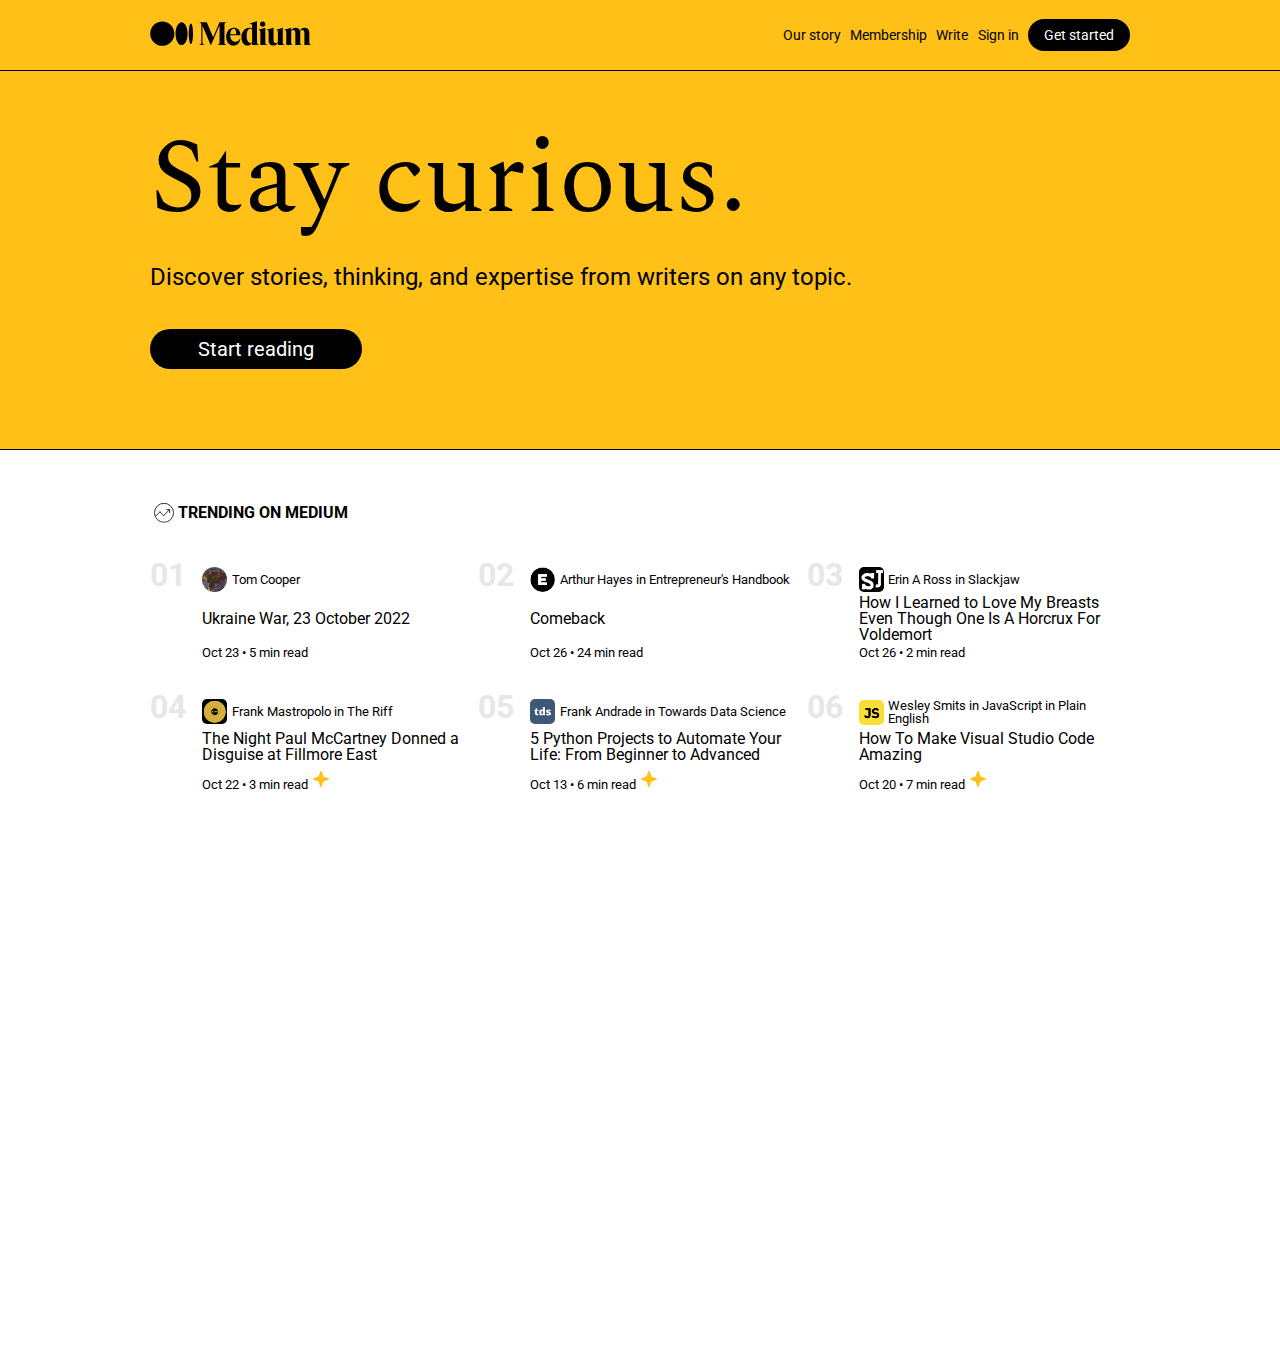
==== medium.html @ 8501fee2 "first commit" ====
<!DOCTYPE html>
<html lang="en">
  <head>
    <meta charset="UTF-8" />
    <meta name="viewport" content="width=device-width, initial-scale=1.0" />
    <link rel="stylesheet" href="./assets/css/reset.css" />
    <link rel="stylesheet" href="./assets/css/style.css" />
    <link rel="preconnect" href="https://fonts.googleapis.com" />
    <link rel="preconnect" href="https://fonts.gstatic.com" crossorigin />
    <link href="https://fonts.googleapis.com/css2?family=Roboto&family=Spectral&display=swap" rel="stylesheet" />
    <title>Medium</title>
  </head>
  <body>
    <header>
      <nav>
        <div class="logo">
          <svg
            xmlns="http://www.w3.org/2000/svg"
            xmlns:xlink="http://www.w3.org/1999/xlink"
            viewBox="0 0 3940 610"
            height="25"
          >
            <path
              d="M594.79 308.2c0 163.76-131.85 296.52-294.5 296.52S5.8 472 5.8 308.2 137.65 11.69 300.29 11.69s294.5 132.75 294.5 296.51M917.86 308.2c0 154.16-65.93 279.12-147.25 279.12s-147.25-125-147.25-279.12S689.29 29.08 770.61 29.08s147.25 125 147.25 279.12M1050 308.2c0 138.12-23.19 250.08-51.79 250.08s-51.79-112-51.79-250.08 23.19-250.08 51.8-250.08S1050 170.09 1050 308.2M1862.77 37.4l.82-.18v-6.35h-167.48l-155.51 365.5-155.51-365.5h-180.48v6.35l.81.18c30.57 6.9 46.09 17.19 46.09 54.3v434.45c0 37.11-15.58 47.4-46.15 54.3l-.81.18V587H1327v-6.35l-.81-.18c-30.57-6.9-46.09-17.19-46.09-54.3V116.9L1479.87 587h11.33l205.59-483.21V536.9c-2.62 29.31-18 38.36-45.68 44.61l-.82.19v6.3h213.3v-6.3l-.82-.19c-27.71-6.25-43.46-15.3-46.08-44.61l-.14-445.2h.14c0-37.11 15.52-47.4 46.08-54.3m97.43 287.8c3.49-78.06 31.52-134.4 78.56-135.37 14.51.24 26.68 5 36.14 14.16 20.1 19.51 29.55 60.28 28.09 121.21zm-2.11 22h250v-1.05c-.71-59.69-18-106.12-51.34-138-28.82-27.55-71.49-42.71-116.31-42.71h-1c-23.26 0-51.79 5.64-72.09 15.86-23.11 10.7-43.49 26.7-60.45 47.7-27.3 33.83-43.84 79.55-47.86 130.93-.13 1.54-.24 3.08-.35 4.62s-.18 2.92-.25 4.39a332.64 332.64 0 0 0-.36 21.69C1860.79 507 1923.65 600 2035.3 600c98 0 155.07-71.64 169.3-167.8l-7.19-2.53c-25 51.68-69.9 83-121 79.18-69.76-5.22-123.2-75.95-118.35-161.63m532.69 157.68c-8.2 19.45-25.31 30.15-48.24 30.15s-43.89-15.74-58.78-44.34c-16-30.7-24.42-74.1-24.42-125.51 0-107 33.28-176.21 84.79-176.21 21.57 0 38.55 10.7 46.65 29.37zm165.84 76.28c-30.57-7.23-46.09-18-46.09-57V5.28L2424.77 60v6.7l1.14-.09c25.62-2.07 43 1.47 53.09 10.79 7.9 7.3 11.75 18.5 11.75 34.26v71.14c-18.31-11.69-40.09-17.38-66.52-17.38-53.6 0-102.59 22.57-137.92 63.56-36.83 42.72-56.3 101.1-56.3 168.81C2230 518.72 2289.53 600 2378.13 600c51.83 0 93.53-28.4 112.62-76.3V588h166.65v-6.66zm159.29-505.33c0-37.76-28.47-66.24-66.24-66.24-37.59 0-67 29.1-67 66.24s29.44 66.24 67 66.24c37.77 0 66.24-28.48 66.24-66.24m43.84 505.33c-30.57-7.23-46.09-18-46.09-57h-.13V166.65l-166.66 47.85v6.5l1 .09c36.06 3.21 45.93 15.63 45.93 57.77V588h166.8v-6.66zm427.05 0c-30.57-7.23-46.09-18-46.09-57V166.65L3082 212.92v6.52l.94.1c29.48 3.1 38 16.23 38 58.56v226c-9.83 19.45-28.27 31-50.61 31.78-36.23 0-56.18-24.47-56.18-68.9V166.66l-166.66 47.85V221l1 .09c36.06 3.2 45.94 15.62 45.94 57.77v191.27a214.48 214.48 0 0 0 3.47 39.82l3 13.05c14.11 50.56 51.08 77 109 77 49.06 0 92.06-30.37 111-77.89v66h166.66v-6.66zM3934.2 588v-6.67l-.81-.19c-33.17-7.65-46.09-22.07-46.09-51.43v-243.2c0-75.83-42.59-121.09-113.93-121.09-52 0-95.85 30.05-112.73 76.86-13.41-49.6-52-76.86-109.06-76.86-50.12 0-89.4 26.45-106.25 71.13v-69.87l-166.66 45.89v6.54l1 .09c35.63 3.16 45.93 15.94 45.93 57V588h155.5v-6.66l-.82-.2c-26.46-6.22-35-17.56-35-46.66V255.72c7-16.35 21.11-35.72 49-35.72 34.64 0 52.2 24 52.2 71.28V588h155.54v-6.66l-.82-.2c-26.46-6.22-35-17.56-35-46.66v-248a160.45 160.45 0 0 0-2.2-27.68c7.42-17.77 22.34-38.8 51.37-38.8 35.13 0 52.2 23.31 52.2 71.28V588z"
            ></path>
          </svg>
        </div>
        <ul>
          <li>Our story</li>
          <li>Membership</li>
          <li>Write</li>
          <li>Sign in</li>
        </ul>
        <button>Get started</button>
      </nav>
    </header>
    <main>
      <section>
        <div>
          <h1>Stay curious.</h1>
          <h3>Discover stories, thinking, and expertise from writers on any topic.</h3>
          <button>Start reading</button>
        </div>
      </section>
      <div class="margin-inline">
        <div>
          <svg
            xmlns="http://www.w3.org/2000/svg"
            xmlns:xlink="http://www.w3.org/1999/xlink"
            width="28"
            height="29"
            viewBox="0 0 28 29"
            fill="none"
            class="ih y"
          >
            <path fill="#fff" d="M0 .8h28v28H0z"></path>
            <g opacity="0.8" clip-path="url(#trending_svg__clip0)">
              <path fill="#fff" d="M4 4.8h20v20H4z"></path>
              <circle cx="14" cy="14.79" r="9.5" stroke="#000"></circle>
              <path
                d="M5.46 18.36l4.47-4.48M9.97 13.87l3.67 3.66M13.67 17.53l5.1-5.09M16.62 11.6h3M19.62 11.6v3"
                stroke="#000"
                stroke-linecap="round"
              ></path>
            </g>
            <defs>
              <clipPath id="trending_svg__clip0">
                <path fill="#fff" transform="translate(4 4.8)" d="M0 0h20v20H0z"></path>
              </clipPath>
            </defs>
          </svg>
          <h4>TRENDING ON MEDIUM</h4>
        </div>
        <div class="trending">
          <div>
            <div class="big-number">
              <h2>01</h2>
            </div>
            <div class="news">
              <div class="img-text">
                <img src="./assets/imgs/image01.jpeg" alt="" class="circle" />
                <h5>Tom Cooper</h5>
              </div>
              <h4>Ukraine War, 23 October 2022</h4>
              <h5>Oct 23 &bullet; 5 min read</h5>
            </div>
          </div>
          <div>
            <div class="big-number">
              <h2>02</h2>
            </div>
            <div class="news">
              <div class="img-text">
                <img src="./assets/imgs/image02.png" alt="" class="circle" />
                <h5>Arthur Hayes in Entrepreneur's Handbook</h5>
              </div>
              <h4>Comeback</h4>
              <h5>Oct 26 &bullet; 24 min read</h5>
            </div>
          </div>
          <div>
            <div class="big-number">
              <h2>03</h2>
            </div>
            <div class="news">
              <div class="img-text">
                <img src="./assets/imgs/image03.jpeg" alt="" class="square" />
                <h5>Erin A Ross in Slackjaw</h5>
              </div>
              <h4>How I Learned to Love My Breasts Even Though One Is A Horcrux For Voldemort</h4>
              <h5>Oct 26 &bullet; 2 min read</h5>
            </div>
          </div>
          <div>
            <div class="big-number">
              <h2>04</h2>
            </div>
            <div class="news">
              <div class="img-text">
                <img src="./assets/imgs/image04.png" alt="" class="square" />
                <h5>Frank Mastropolo in The Riff</h5>
              </div>
              <h4>The Night Paul McCartney Donned a Disguise at Fillmore East</h4>

              <h5>
                Oct 22 &bullet; 3 min read
                <svg
                  xmlns="http://www.w3.org/2000/svg"
                  xmlns:xlink="http://www.w3.org/1999/xlink"
                  width="20"
                  height="20"
                  viewBox="0 0 20 20"
                  fill="none"
                >
                  <path
                    d="M12.4 12.77l-1.81 4.99a.63.63 0 0 1-1.18 0l-1.8-4.99a.63.63 0 0 0-.38-.37l-4.99-1.81a.62.62 0 0 1 0-1.18l4.99-1.8a.63.63 0 0 0 .37-.38l1.81-4.99a.63.63 0 0 1 1.18 0l1.8 4.99a.63.63 0 0 0 .38.37l4.99 1.81a.63.63 0 0 1 0 1.18l-4.99 1.8a.63.63 0 0 0-.37.38z"
                    fill="#FFC017"
                  ></path>
                </svg>
              </h5>
            </div>
          </div>
          <div>
            <div class="big-number">
              <h2>05</h2>
            </div>
            <div class="news">
              <div class="img-text">
                <img src="./assets/imgs/image05.jpeg" alt="" class="square" />
                <h5>Frank Andrade in Towards Data Science</h5>
              </div>
              <h4>5 Python Projects to Automate Your Life: From Beginner to Advanced</h4>
              <h5>
                Oct 13 &bullet; 6 min read
                <svg
                  xmlns="http://www.w3.org/2000/svg"
                  xmlns:xlink="http://www.w3.org/1999/xlink"
                  width="20"
                  height="20"
                  viewBox="0 0 20 20"
                  fill="none"
                >
                  <path
                    d="M12.4 12.77l-1.81 4.99a.63.63 0 0 1-1.18 0l-1.8-4.99a.63.63 0 0 0-.38-.37l-4.99-1.81a.62.62 0 0 1 0-1.18l4.99-1.8a.63.63 0 0 0 .37-.38l1.81-4.99a.63.63 0 0 1 1.18 0l1.8 4.99a.63.63 0 0 0 .38.37l4.99 1.81a.63.63 0 0 1 0 1.18l-4.99 1.8a.63.63 0 0 0-.37.38z"
                    fill="#FFC017"
                  ></path>
                </svg>
              </h5>
            </div>
          </div>

          <div>
            <div class="big-number">
              <h2>06</h2>
            </div>
            <div class="news">
              <div class="img-text">
                <img src="./assets/imgs/image06.png" alt="" class="square" />
                <h5>Wesley Smits in JavaScript in Plain English</h5>
              </div>
              <h4>How To Make Visual Studio Code Amazing</h4>
              <h5>
                Oct 20 &bullet; 7 min read
                <svg
                  xmlns="http://www.w3.org/2000/svg"
                  xmlns:xlink="http://www.w3.org/1999/xlink"
                  width="20"
                  height="20"
                  viewBox="0 0 20 20"
                  fill="none"
                >
                  <path
                    d="M12.4 12.77l-1.81 4.99a.63.63 0 0 1-1.18 0l-1.8-4.99a.63.63 0 0 0-.38-.37l-4.99-1.81a.62.62 0 0 1 0-1.18l4.99-1.8a.63.63 0 0 0 .37-.38l1.81-4.99a.63.63 0 0 1 1.18 0l1.8 4.99a.63.63 0 0 0 .38.37l4.99 1.81a.63.63 0 0 1 0 1.18l-4.99 1.8a.63.63 0 0 0-.37.38z"
                    fill="#FFC017"
                  ></path>
                </svg>
              </h5>
            </div>
          </div>
        </div>
      </div>
    </main>
  </body>
</html>
---- assets/css/style.css ----
body {
  font-family: "Roboto", sans-serif;
  height: 150vh;
}

header {
  background-color: #ffc017;
}

h1 {
  font-family: "Spectral", serif;
  font-size: 106px;
}

h2 {
  font-size: 32px;
}

h3 {
  font-size: 24px;
  padding-block: 2rem 2.5rem;
}

h4 {
  font-size: 16px;
}

h5 {
  font-size: 13px;
}

.logo {
  margin-right: auto;
}

nav {
  display: flex;
  justify-content: space-between;
  align-items: center;
  padding-block: 1.2rem;
  border-bottom: 1px solid black;
  padding-inline: 150px;
}

ul {
  display: flex;
  justify-content: space-evenly;
  width: 26%;
}

nav ul li {
  list-style-type: none;
  font-size: 14px;
}

nav button {
  border: 0;
  background-color: black;
  color: white;
  font-family: "Roboto", sans-serif;
  padding: 0.5rem 1rem;
  border-radius: 20px;
  font-size: 14px;
}

section {
  background-color: #ffc017;
  border-bottom: 1px solid black;
}

section div {
  padding-block: 3.5rem 5rem;
}

section div button {
  border: 0;
  background-color: black;
  color: white;
  font-family: "Roboto", sans-serif;
  padding: 0.5rem 3rem;
  border-radius: 20px;
  font-size: 20px;
}

main section {
  padding-inline: 150px;
}

.margin-inline {
  margin-inline: 150px;
}
/* TRENDING */

.margin-inline > div > h4 {
  font-weight: bold;
}

.margin-inline > div:first-child {
  display: flex;

  align-items: center;
  margin-top: 3rem;
}

.trending {
  display: flex;
  justify-content: space-between;
  align-items: center;
  /* padding-inline: 150px; */
  flex-wrap: wrap;
}
.trending > div {
  display: flex;
  height: 5rem;
  margin-top: 2rem;
  width: 33%;
  height: 100px;
}

.big-number {
  margin-right: 1rem;
}

.big-number h2 {
  color: #e6e7e6;
  font-weight: bold;
}

.news {
  display: flex;
  flex-direction: column;
  justify-content: space-between;
  margin-top: 0.5rem;
}

.img-text {
  display: flex;
  align-items: center;
}

.circle {
  width: 25px;
  border-radius: 50%;
  margin-right: 0.3rem;
}

.square {
  width: 25px;
  border-radius: 5px;
  margin-right: 0.3rem;
}
/*
.trending h4 {
  margin-bottom: 2rem;
} */
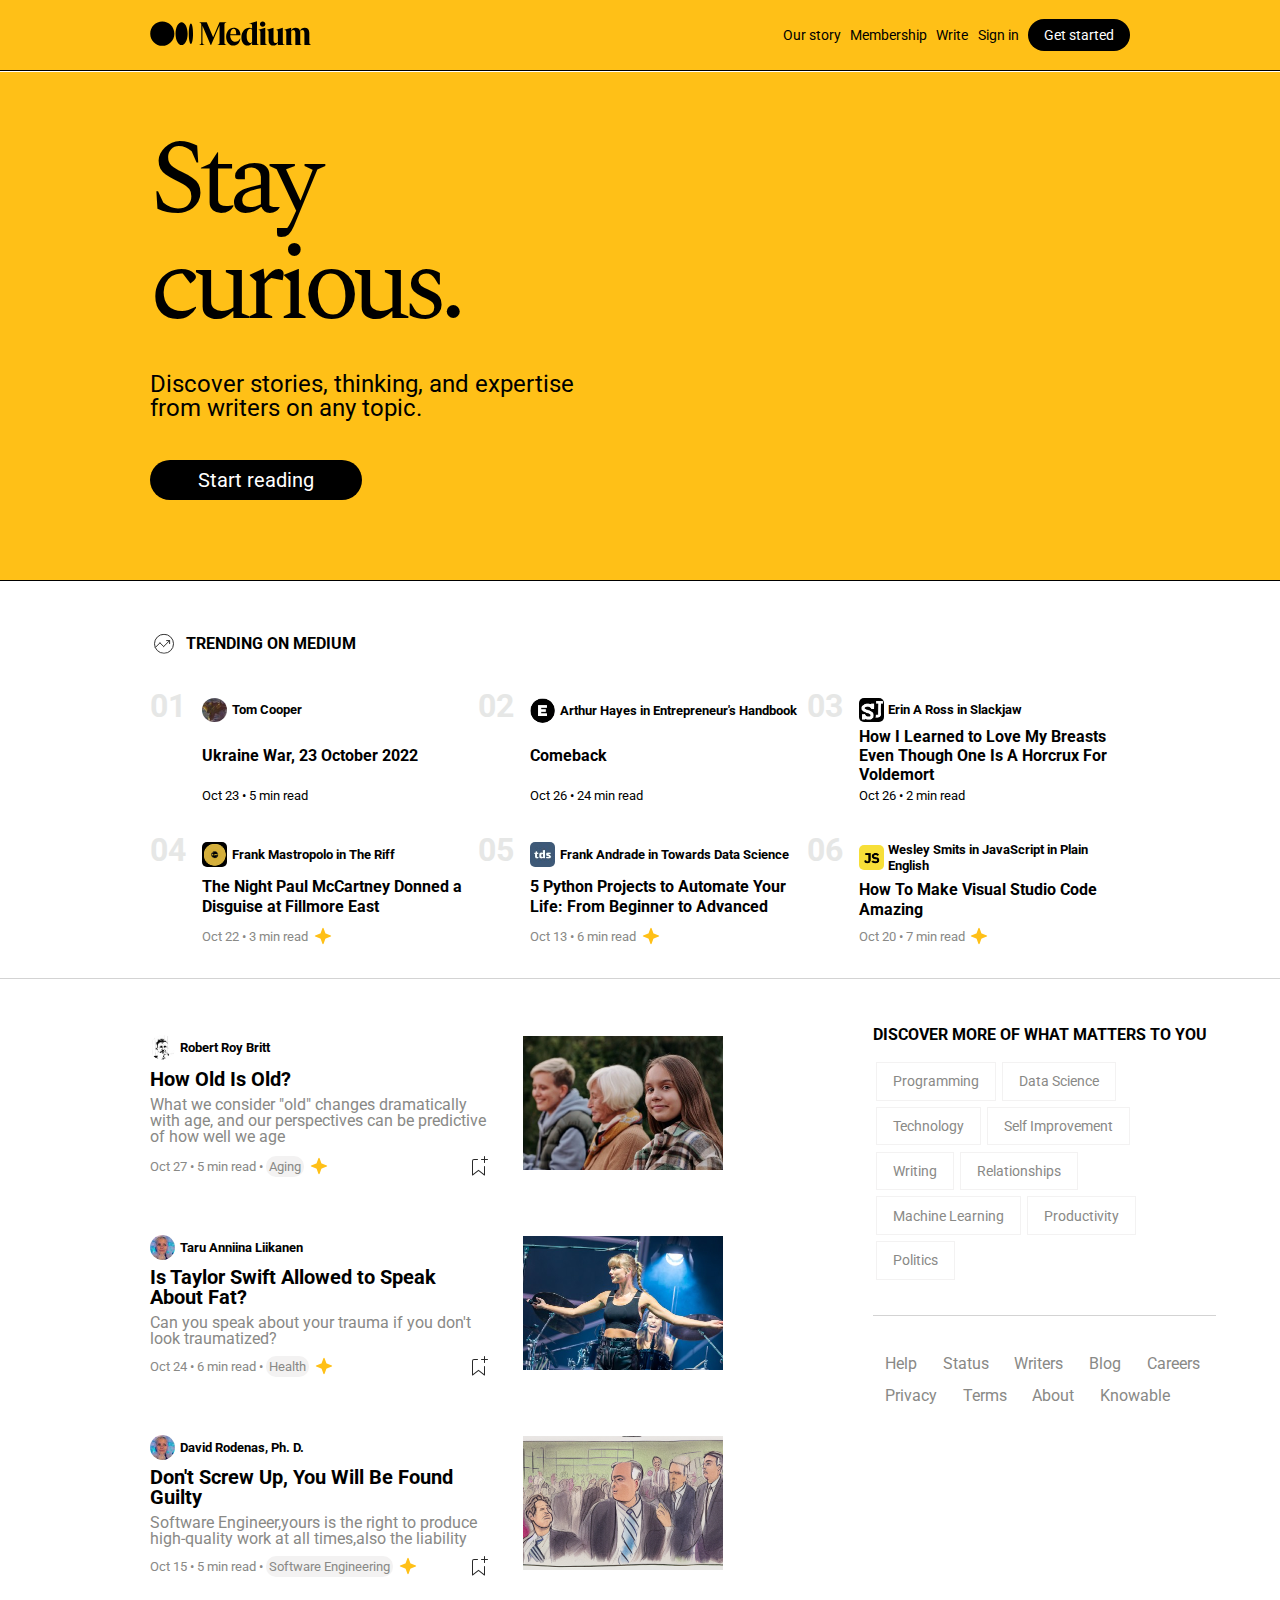
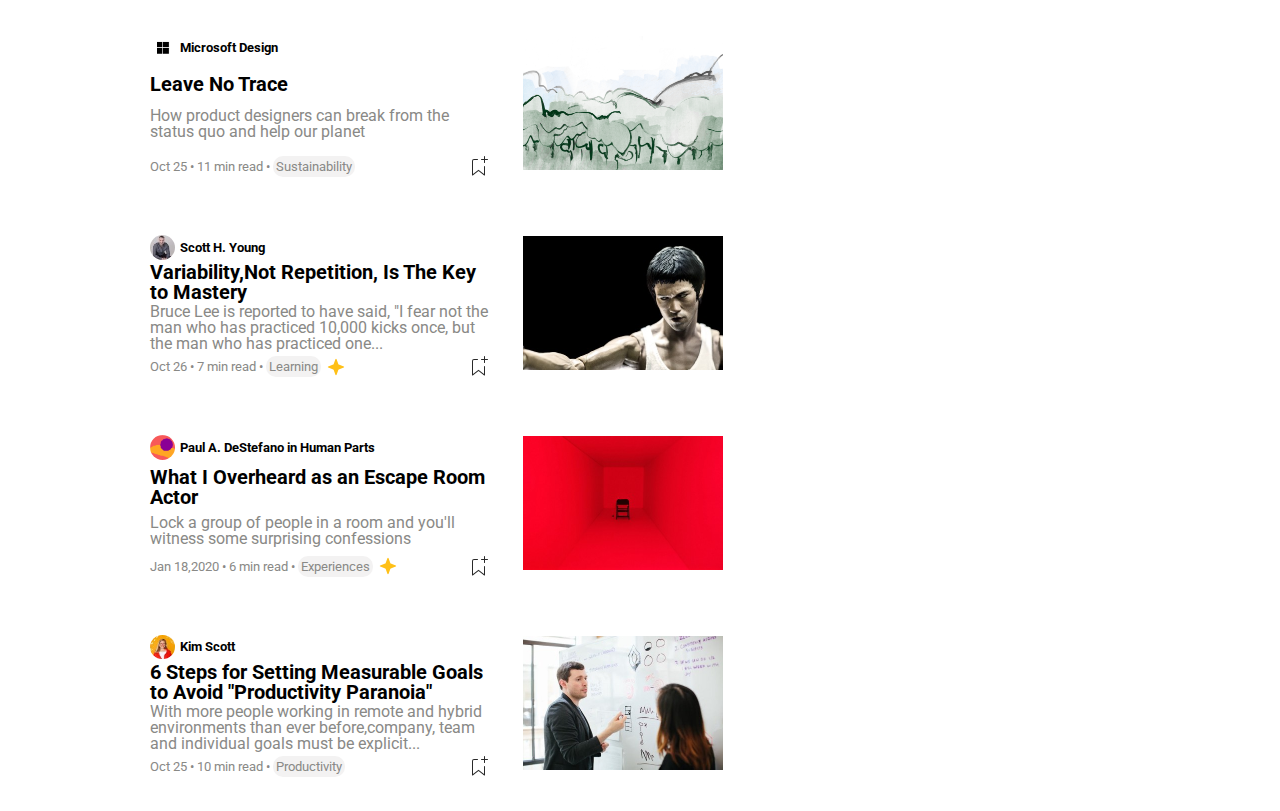
==== commit 0fa08203: "second commit" ====
--- a/medium.html
+++ b/medium.html
@@ -42,88 +42,182 @@
           <button>Start reading</button>
         </div>
       </section>
-      <div class="margin-inline">
-        <div>
-          <svg
-            xmlns="http://www.w3.org/2000/svg"
-            xmlns:xlink="http://www.w3.org/1999/xlink"
-            width="28"
-            height="29"
-            viewBox="0 0 28 29"
-            fill="none"
-            class="ih y"
-          >
-            <path fill="#fff" d="M0 .8h28v28H0z"></path>
-            <g opacity="0.8" clip-path="url(#trending_svg__clip0)">
-              <path fill="#fff" d="M4 4.8h20v20H4z"></path>
-              <circle cx="14" cy="14.79" r="9.5" stroke="#000"></circle>
-              <path
-                d="M5.46 18.36l4.47-4.48M9.97 13.87l3.67 3.66M13.67 17.53l5.1-5.09M16.62 11.6h3M19.62 11.6v3"
-                stroke="#000"
-                stroke-linecap="round"
-              ></path>
-            </g>
-            <defs>
-              <clipPath id="trending_svg__clip0">
-                <path fill="#fff" transform="translate(4 4.8)" d="M0 0h20v20H0z"></path>
-              </clipPath>
-            </defs>
-          </svg>
-          <h4>TRENDING ON MEDIUM</h4>
+      <div class="padding-inline">
+        <div class="trending-container">
+          <div>
+            <svg
+              xmlns="http://www.w3.org/2000/svg"
+              xmlns:xlink="http://www.w3.org/1999/xlink"
+              width="28"
+              height="29"
+              viewBox="0 0 28 29"
+              fill="none"
+              class="ih y"
+            >
+              <path fill="#fff" d="M0 .8h28v28H0z"></path>
+              <g opacity="0.8" clip-path="url(#trending_svg__clip0)">
+                <path fill="#fff" d="M4 4.8h20v20H4z"></path>
+                <circle cx="14" cy="14.79" r="9.5" stroke="#000"></circle>
+                <path
+                  d="M5.46 18.36l4.47-4.48M9.97 13.87l3.67 3.66M13.67 17.53l5.1-5.09M16.62 11.6h3M19.62 11.6v3"
+                  stroke="#000"
+                  stroke-linecap="round"
+                ></path>
+              </g>
+              <defs>
+                <clipPath id="trending_svg__clip0">
+                  <path fill="#fff" transform="translate(4 4.8)" d="M0 0h20v20H0z"></path>
+                </clipPath>
+              </defs>
+            </svg>
+            <h4>TRENDING ON MEDIUM</h4>
+          </div>
+          <div class="trending">
+            <div class="article">
+              <div class="big-number">
+                <h2>01</h2>
+              </div>
+              <div class="news">
+                <div class="img-text">
+                  <img src="./assets/imgs/image01.jpeg" alt="" class="circle" />
+                  <h5>Tom Cooper</h5>
+                </div>
+                <h4>Ukraine War, 23 October 2022</h4>
+                <h5>Oct 23 &bullet; 5 min read</h5>
+              </div>
+            </div>
+            <div class="article">
+              <div class="big-number">
+                <h2>02</h2>
+              </div>
+              <div class="news">
+                <div class="img-text">
+                  <img src="./assets/imgs/image02.png" alt="" class="circle" />
+                  <h5>Arthur Hayes in Entrepreneur's Handbook</h5>
+                </div>
+                <h4>Comeback</h4>
+                <h5>Oct 26 &bullet; 24 min read</h5>
+              </div>
+            </div>
+            <div class="article">
+              <div class="big-number">
+                <h2>03</h2>
+              </div>
+              <div class="news">
+                <div class="img-text">
+                  <img src="./assets/imgs/image03.jpeg" alt="" class="square" />
+                  <h5>Erin A Ross in Slackjaw</h5>
+                </div>
+                <h4>How I Learned to Love My Breasts Even Though One Is A Horcrux For Voldemort</h4>
+                <h5>Oct 26 &bullet; 2 min read</h5>
+              </div>
+            </div>
+            <div class="article">
+              <div class="big-number">
+                <h2>04</h2>
+              </div>
+              <div class="news">
+                <div class="img-text">
+                  <img src="./assets/imgs/image04.png" alt="" class="square" />
+                  <h5>Frank Mastropolo in The Riff</h5>
+                </div>
+                <h4>The Night Paul McCartney Donned a Disguise at Fillmore East</h4>
+                <div class="date">
+                  <h5>Oct 22 &bullet; 3 min read</h5>
+                  <svg
+                    xmlns="http://www.w3.org/2000/svg"
+                    xmlns:xlink="http://www.w3.org/1999/xlink"
+                    width="20"
+                    height="20"
+                    viewBox="0 0 20 20"
+                    fill="none"
+                    class="star"
+                  >
+                    <path
+                      d="M12.4 12.77l-1.81 4.99a.63.63 0 0 1-1.18 0l-1.8-4.99a.63.63 0 0 0-.38-.37l-4.99-1.81a.62.62 0 0 1 0-1.18l4.99-1.8a.63.63 0 0 0 .37-.38l1.81-4.99a.63.63 0 0 1 1.18 0l1.8 4.99a.63.63 0 0 0 .38.37l4.99 1.81a.63.63 0 0 1 0 1.18l-4.99 1.8a.63.63 0 0 0-.37.38z"
+                      fill="#FFC017"
+                    ></path>
+                  </svg>
+                </div>
+              </div>
+            </div>
+            <div class="article">
+              <div class="big-number">
+                <h2>05</h2>
+              </div>
+              <div class="news">
+                <div class="img-text">
+                  <img src="./assets/imgs/image05.jpeg" alt="" class="square" />
+                  <h5>Frank Andrade in Towards Data Science</h5>
+                </div>
+                <h4>5 Python Projects to Automate Your Life: From Beginner to Advanced</h4>
+                <div class="date">
+                  <h5>Oct 13 &bullet; 6 min read</h5>
+                  <svg
+                    xmlns="http://www.w3.org/2000/svg"
+                    xmlns:xlink="http://www.w3.org/1999/xlink"
+                    width="20"
+                    height="20"
+                    viewBox="0 0 20 20"
+                    fill="none"
+                    class="star"
+                  >
+                    <path
+                      d="M12.4 12.77l-1.81 4.99a.63.63 0 0 1-1.18 0l-1.8-4.99a.63.63 0 0 0-.38-.37l-4.99-1.81a.62.62 0 0 1 0-1.18l4.99-1.8a.63.63 0 0 0 .37-.38l1.81-4.99a.63.63 0 0 1 1.18 0l1.8 4.99a.63.63 0 0 0 .38.37l4.99 1.81a.63.63 0 0 1 0 1.18l-4.99 1.8a.63.63 0 0 0-.37.38z"
+                      fill="#FFC017"
+                    ></path>
+                  </svg>
+                </div>
+              </div>
+            </div>
+
+            <div class="article">
+              <div class="big-number">
+                <h2>06</h2>
+              </div>
+              <div class="news">
+                <div class="img-text">
+                  <img src="./assets/imgs/image06.png" alt="" class="square" />
+                  <h5>Wesley Smits in JavaScript in Plain English</h5>
+                </div>
+                <h4>How To Make Visual Studio Code Amazing</h4>
+                <div class="date">
+                  <h5>Oct 20 &bullet; 7 min read</h5>
+                  <svg
+                    xmlns="http://www.w3.org/2000/svg"
+                    xmlns:xlink="http://www.w3.org/1999/xlink"
+                    width="20"
+                    height="20"
+                    viewBox="0 0 20 20"
+                    fill="none"
+                    class="star"
+                  >
+                    <path
+                      d="M12.4 12.77l-1.81 4.99a.63.63 0 0 1-1.18 0l-1.8-4.99a.63.63 0 0 0-.38-.37l-4.99-1.81a.62.62 0 0 1 0-1.18l4.99-1.8a.63.63 0 0 0 .37-.38l1.81-4.99a.63.63 0 0 1 1.18 0l1.8 4.99a.63.63 0 0 0 .38.37l4.99 1.81a.63.63 0 0 1 0 1.18l-4.99 1.8a.63.63 0 0 0-.37.38z"
+                      fill="#FFC017"
+                    ></path>
+                  </svg>
+                </div>
+              </div>
+            </div>
+          </div>
         </div>
-        <div class="trending">
-          <div>
-            <div class="big-number">
-              <h2>01</h2>
-            </div>
-            <div class="news">
-              <div class="img-text">
-                <img src="./assets/imgs/image01.jpeg" alt="" class="circle" />
-                <h5>Tom Cooper</h5>
-              </div>
-              <h4>Ukraine War, 23 October 2022</h4>
-              <h5>Oct 23 &bullet; 5 min read</h5>
-            </div>
-          </div>
-          <div>
-            <div class="big-number">
-              <h2>02</h2>
-            </div>
-            <div class="news">
-              <div class="img-text">
-                <img src="./assets/imgs/image02.png" alt="" class="circle" />
-                <h5>Arthur Hayes in Entrepreneur's Handbook</h5>
-              </div>
-              <h4>Comeback</h4>
-              <h5>Oct 26 &bullet; 24 min read</h5>
-            </div>
-          </div>
-          <div>
-            <div class="big-number">
-              <h2>03</h2>
-            </div>
-            <div class="news">
-              <div class="img-text">
-                <img src="./assets/imgs/image03.jpeg" alt="" class="square" />
-                <h5>Erin A Ross in Slackjaw</h5>
-              </div>
-              <h4>How I Learned to Love My Breasts Even Though One Is A Horcrux For Voldemort</h4>
-              <h5>Oct 26 &bullet; 2 min read</h5>
-            </div>
-          </div>
-          <div>
-            <div class="big-number">
-              <h2>04</h2>
-            </div>
-            <div class="news">
-              <div class="img-text">
-                <img src="./assets/imgs/image04.png" alt="" class="square" />
-                <h5>Frank Mastropolo in The Riff</h5>
-              </div>
-              <h4>The Night Paul McCartney Donned a Disguise at Fillmore East</h4>
-
-              <h5>
-                Oct 22 &bullet; 3 min read
+      </div>
+      <div class="bottom-container">
+        <div class="related-container">
+          <div class="article2">
+            <div class="news">
+              <div class="img-text">
+                <img src="./assets/imgs/image07.jpeg" alt="" class="circle" />
+                <h5>Robert Roy Britt</h5>
+              </div>
+              <h3>How Old Is Old?</h3>
+              <h4>
+                What we consider "old" changes dramatically with age, and our perspectives can be predictive of how well
+                we age
+              </h4>
+              <div class="date">
+                <h5>Oct 27 &bullet; 5 min read &bullet; <span>Aging</span></h5>
                 <svg
                   xmlns="http://www.w3.org/2000/svg"
                   xmlns:xlink="http://www.w3.org/1999/xlink"
@@ -131,27 +225,41 @@
                   height="20"
                   viewBox="0 0 20 20"
                   fill="none"
+                  class="star"
                 >
                   <path
                     d="M12.4 12.77l-1.81 4.99a.63.63 0 0 1-1.18 0l-1.8-4.99a.63.63 0 0 0-.38-.37l-4.99-1.81a.62.62 0 0 1 0-1.18l4.99-1.8a.63.63 0 0 0 .37-.38l1.81-4.99a.63.63 0 0 1 1.18 0l1.8 4.99a.63.63 0 0 0 .38.37l4.99 1.81a.63.63 0 0 1 0 1.18l-4.99 1.8a.63.63 0 0 0-.37.38z"
                     fill="#FFC017"
                   ></path>
                 </svg>
-              </h5>
-            </div>
-          </div>
-          <div>
-            <div class="big-number">
-              <h2>05</h2>
-            </div>
-            <div class="news">
-              <div class="img-text">
-                <img src="./assets/imgs/image05.jpeg" alt="" class="square" />
-                <h5>Frank Andrade in Towards Data Science</h5>
-              </div>
-              <h4>5 Python Projects to Automate Your Life: From Beginner to Advanced</h4>
-              <h5>
-                Oct 13 &bullet; 6 min read
+                <svg
+                  xmlns="http://www.w3.org/2000/svg"
+                  xmlns:xlink="http://www.w3.org/1999/xlink"
+                  width="25"
+                  height="25"
+                  viewBox="0 0 25 25"
+                  fill="none"
+                  class="ma save-btn"
+                >
+                  <path
+                    d="M18 2.5a.5.5 0 0 1 1 0V5h2.5a.5.5 0 0 1 0 1H19v2.5a.5.5 0 1 1-1 0V6h-2.5a.5.5 0 0 1 0-1H18V2.5zM7 7a1 1 0 0 1 1-1h3.5a.5.5 0 0 0 0-1H8a2 2 0 0 0-2 2v14a.5.5 0 0 0 .8.4l5.7-4.4 5.7 4.4a.5.5 0 0 0 .8-.4v-8.5a.5.5 0 0 0-1 0v7.48l-5.2-4a.5.5 0 0 0-.6 0l-5.2 4V7z"
+                    fill="#292929"
+                  ></path>
+                </svg>
+              </div>
+            </div>
+            <img src="./assets/imgs/image08.jpeg" alt="" />
+          </div>
+          <div class="article2">
+            <div class="news">
+              <div class="img-text">
+                <img src="./assets/imgs/image09.jpeg" alt="" class="circle" />
+                <h5>Taru Anniina Liikanen</h5>
+              </div>
+              <h3>Is Taylor Swift Allowed to Speak About Fat?</h3>
+              <h4>Can you speak about your trauma if you don't look traumatized?</h4>
+              <div class="date">
+                <h5>Oct 24 &bullet; 6 min read &bullet; <span>Health</span></h5>
                 <svg
                   xmlns="http://www.w3.org/2000/svg"
                   xmlns:xlink="http://www.w3.org/1999/xlink"
@@ -159,28 +267,41 @@
                   height="20"
                   viewBox="0 0 20 20"
                   fill="none"
+                  class="star"
                 >
                   <path
                     d="M12.4 12.77l-1.81 4.99a.63.63 0 0 1-1.18 0l-1.8-4.99a.63.63 0 0 0-.38-.37l-4.99-1.81a.62.62 0 0 1 0-1.18l4.99-1.8a.63.63 0 0 0 .37-.38l1.81-4.99a.63.63 0 0 1 1.18 0l1.8 4.99a.63.63 0 0 0 .38.37l4.99 1.81a.63.63 0 0 1 0 1.18l-4.99 1.8a.63.63 0 0 0-.37.38z"
                     fill="#FFC017"
                   ></path>
                 </svg>
-              </h5>
-            </div>
-          </div>
-
-          <div>
-            <div class="big-number">
-              <h2>06</h2>
-            </div>
-            <div class="news">
-              <div class="img-text">
-                <img src="./assets/imgs/image06.png" alt="" class="square" />
-                <h5>Wesley Smits in JavaScript in Plain English</h5>
-              </div>
-              <h4>How To Make Visual Studio Code Amazing</h4>
-              <h5>
-                Oct 20 &bullet; 7 min read
+                <svg
+                  xmlns="http://www.w3.org/2000/svg"
+                  xmlns:xlink="http://www.w3.org/1999/xlink"
+                  width="25"
+                  height="25"
+                  viewBox="0 0 25 25"
+                  fill="none"
+                  class="ma save-btn"
+                >
+                  <path
+                    d="M18 2.5a.5.5 0 0 1 1 0V5h2.5a.5.5 0 0 1 0 1H19v2.5a.5.5 0 1 1-1 0V6h-2.5a.5.5 0 0 1 0-1H18V2.5zM7 7a1 1 0 0 1 1-1h3.5a.5.5 0 0 0 0-1H8a2 2 0 0 0-2 2v14a.5.5 0 0 0 .8.4l5.7-4.4 5.7 4.4a.5.5 0 0 0 .8-.4v-8.5a.5.5 0 0 0-1 0v7.48l-5.2-4a.5.5 0 0 0-.6 0l-5.2 4V7z"
+                    fill="#292929"
+                  ></path>
+                </svg>
+              </div>
+            </div>
+            <img src="./assets/imgs/image10.jpeg" alt="" />
+          </div>
+          <div class="article2">
+            <div class="news">
+              <div class="img-text">
+                <img src="./assets/imgs/image09.jpeg" alt="" class="circle" />
+                <h5>David Rodenas, Ph. D.</h5>
+              </div>
+              <h3>Don't Screw Up, You Will Be Found Guilty</h3>
+              <h4>Software Engineer,yours is the right to produce high-quality work at all times,also the liability</h4>
+              <div class="date">
+                <h5>Oct 15 &bullet; 5 min read &bullet; <span>Software Engineering</span></h5>
                 <svg
                   xmlns="http://www.w3.org/2000/svg"
                   xmlns:xlink="http://www.w3.org/1999/xlink"
@@ -188,14 +309,203 @@
                   height="20"
                   viewBox="0 0 20 20"
                   fill="none"
+                  class="star"
                 >
                   <path
                     d="M12.4 12.77l-1.81 4.99a.63.63 0 0 1-1.18 0l-1.8-4.99a.63.63 0 0 0-.38-.37l-4.99-1.81a.62.62 0 0 1 0-1.18l4.99-1.8a.63.63 0 0 0 .37-.38l1.81-4.99a.63.63 0 0 1 1.18 0l1.8 4.99a.63.63 0 0 0 .38.37l4.99 1.81a.63.63 0 0 1 0 1.18l-4.99 1.8a.63.63 0 0 0-.37.38z"
                     fill="#FFC017"
                   ></path>
                 </svg>
-              </h5>
-            </div>
+                <svg
+                  xmlns="http://www.w3.org/2000/svg"
+                  xmlns:xlink="http://www.w3.org/1999/xlink"
+                  width="25"
+                  height="25"
+                  viewBox="0 0 25 25"
+                  fill="none"
+                  class="ma save-btn"
+                >
+                  <path
+                    d="M18 2.5a.5.5 0 0 1 1 0V5h2.5a.5.5 0 0 1 0 1H19v2.5a.5.5 0 1 1-1 0V6h-2.5a.5.5 0 0 1 0-1H18V2.5zM7 7a1 1 0 0 1 1-1h3.5a.5.5 0 0 0 0-1H8a2 2 0 0 0-2 2v14a.5.5 0 0 0 .8.4l5.7-4.4 5.7 4.4a.5.5 0 0 0 .8-.4v-8.5a.5.5 0 0 0-1 0v7.48l-5.2-4a.5.5 0 0 0-.6 0l-5.2 4V7z"
+                    fill="#292929"
+                  ></path>
+                </svg>
+              </div>
+            </div>
+            <img src="./assets/imgs/image12.png" alt="" />
+          </div>
+          <div class="article2">
+            <div class="news">
+              <div class="img-text">
+                <img src="./assets/imgs/image13.png" alt="" class="circle" />
+                <h5>Microsoft Design</h5>
+              </div>
+              <h3>Leave No Trace</h3>
+              <h4>How product designers can break from the status quo and help our planet</h4>
+              <div class="date">
+                <h5>Oct 25 &bullet; 11 min read &bullet; <span>Sustainability</span></h5>
+
+                <svg
+                  xmlns="http://www.w3.org/2000/svg"
+                  xmlns:xlink="http://www.w3.org/1999/xlink"
+                  width="25"
+                  height="25"
+                  viewBox="0 0 25 25"
+                  fill="none"
+                  class="ma save-btn"
+                >
+                  <path
+                    d="M18 2.5a.5.5 0 0 1 1 0V5h2.5a.5.5 0 0 1 0 1H19v2.5a.5.5 0 1 1-1 0V6h-2.5a.5.5 0 0 1 0-1H18V2.5zM7 7a1 1 0 0 1 1-1h3.5a.5.5 0 0 0 0-1H8a2 2 0 0 0-2 2v14a.5.5 0 0 0 .8.4l5.7-4.4 5.7 4.4a.5.5 0 0 0 .8-.4v-8.5a.5.5 0 0 0-1 0v7.48l-5.2-4a.5.5 0 0 0-.6 0l-5.2 4V7z"
+                    fill="#292929"
+                  ></path>
+                </svg>
+              </div>
+            </div>
+            <img src="./assets/imgs/image14.png" alt="" />
+          </div>
+          <div class="article2">
+            <div class="news">
+              <div class="img-text">
+                <img src="./assets/imgs/image15.jpeg" alt="" class="circle" />
+                <h5>Scott H. Young</h5>
+              </div>
+              <h3>Variability,Not Repetition, Is The Key to Mastery</h3>
+              <h4>
+                Bruce Lee is reported to have said, "I fear not the man who has practiced 10,000 kicks once, but the man
+                who has practiced one...
+              </h4>
+              <div class="date">
+                <h5>Oct 26 &bullet; 7 min read &bullet; <span>Learning</span></h5>
+                <svg
+                  xmlns="http://www.w3.org/2000/svg"
+                  xmlns:xlink="http://www.w3.org/1999/xlink"
+                  width="20"
+                  height="20"
+                  viewBox="0 0 20 20"
+                  fill="none"
+                  class="star"
+                >
+                  <path
+                    d="M12.4 12.77l-1.81 4.99a.63.63 0 0 1-1.18 0l-1.8-4.99a.63.63 0 0 0-.38-.37l-4.99-1.81a.62.62 0 0 1 0-1.18l4.99-1.8a.63.63 0 0 0 .37-.38l1.81-4.99a.63.63 0 0 1 1.18 0l1.8 4.99a.63.63 0 0 0 .38.37l4.99 1.81a.63.63 0 0 1 0 1.18l-4.99 1.8a.63.63 0 0 0-.37.38z"
+                    fill="#FFC017"
+                  ></path>
+                </svg>
+                <svg
+                  xmlns="http://www.w3.org/2000/svg"
+                  xmlns:xlink="http://www.w3.org/1999/xlink"
+                  width="25"
+                  height="25"
+                  viewBox="0 0 25 25"
+                  fill="none"
+                  class="ma save-btn"
+                >
+                  <path
+                    d="M18 2.5a.5.5 0 0 1 1 0V5h2.5a.5.5 0 0 1 0 1H19v2.5a.5.5 0 1 1-1 0V6h-2.5a.5.5 0 0 1 0-1H18V2.5zM7 7a1 1 0 0 1 1-1h3.5a.5.5 0 0 0 0-1H8a2 2 0 0 0-2 2v14a.5.5 0 0 0 .8.4l5.7-4.4 5.7 4.4a.5.5 0 0 0 .8-.4v-8.5a.5.5 0 0 0-1 0v7.48l-5.2-4a.5.5 0 0 0-.6 0l-5.2 4V7z"
+                    fill="#292929"
+                  ></path>
+                </svg>
+              </div>
+            </div>
+            <img src="./assets/imgs/image16.jpg" alt="" />
+          </div>
+          <div class="article2">
+            <div class="news">
+              <div class="img-text">
+                <img src="./assets/imgs/image17.png" alt="" class="circle" />
+                <h5>Paul A. DeStefano in Human Parts</h5>
+              </div>
+              <h3>What I Overheard as an Escape Room Actor</h3>
+              <h4>Lock a group of people in a room and you'll witness some surprising confessions</h4>
+              <div class="date">
+                <h5>Jan 18,2020 &bullet; 6 min read &bullet; <span>Experiences</span></h5>
+                <svg
+                  xmlns="http://www.w3.org/2000/svg"
+                  xmlns:xlink="http://www.w3.org/1999/xlink"
+                  width="20"
+                  height="20"
+                  viewBox="0 0 20 20"
+                  fill="none"
+                  class="star"
+                >
+                  <path
+                    d="M12.4 12.77l-1.81 4.99a.63.63 0 0 1-1.18 0l-1.8-4.99a.63.63 0 0 0-.38-.37l-4.99-1.81a.62.62 0 0 1 0-1.18l4.99-1.8a.63.63 0 0 0 .37-.38l1.81-4.99a.63.63 0 0 1 1.18 0l1.8 4.99a.63.63 0 0 0 .38.37l4.99 1.81a.63.63 0 0 1 0 1.18l-4.99 1.8a.63.63 0 0 0-.37.38z"
+                    fill="#FFC017"
+                  ></path>
+                </svg>
+                <svg
+                  xmlns="http://www.w3.org/2000/svg"
+                  xmlns:xlink="http://www.w3.org/1999/xlink"
+                  width="25"
+                  height="25"
+                  viewBox="0 0 25 25"
+                  fill="none"
+                  class="ma save-btn"
+                >
+                  <path
+                    d="M18 2.5a.5.5 0 0 1 1 0V5h2.5a.5.5 0 0 1 0 1H19v2.5a.5.5 0 1 1-1 0V6h-2.5a.5.5 0 0 1 0-1H18V2.5zM7 7a1 1 0 0 1 1-1h3.5a.5.5 0 0 0 0-1H8a2 2 0 0 0-2 2v14a.5.5 0 0 0 .8.4l5.7-4.4 5.7 4.4a.5.5 0 0 0 .8-.4v-8.5a.5.5 0 0 0-1 0v7.48l-5.2-4a.5.5 0 0 0-.6 0l-5.2 4V7z"
+                    fill="#292929"
+                  ></path>
+                </svg>
+              </div>
+            </div>
+            <img src="./assets/imgs/image18.jpeg" alt="" />
+          </div>
+          <div class="article2">
+            <div class="news">
+              <div class="img-text">
+                <img src="./assets/imgs/image19.jpeg" alt="" class="circle" />
+                <h5>Kim Scott</h5>
+              </div>
+              <h3>6 Steps for Setting Measurable Goals to Avoid "Productivity Paranoia"</h3>
+              <h4>
+                With more people working in remote and hybrid environments than ever before,company, team and individual
+                goals must be explicit...
+              </h4>
+              <div class="date">
+                <h5>Oct 25 &bullet; 10 min read &bullet; <span>Productivity</span></h5>
+
+                <svg
+                  xmlns="http://www.w3.org/2000/svg"
+                  xmlns:xlink="http://www.w3.org/1999/xlink"
+                  width="25"
+                  height="25"
+                  viewBox="0 0 25 25"
+                  fill="none"
+                  class="ma save-btn"
+                >
+                  <path
+                    d="M18 2.5a.5.5 0 0 1 1 0V5h2.5a.5.5 0 0 1 0 1H19v2.5a.5.5 0 1 1-1 0V6h-2.5a.5.5 0 0 1 0-1H18V2.5zM7 7a1 1 0 0 1 1-1h3.5a.5.5 0 0 0 0-1H8a2 2 0 0 0-2 2v14a.5.5 0 0 0 .8.4l5.7-4.4 5.7 4.4a.5.5 0 0 0 .8-.4v-8.5a.5.5 0 0 0-1 0v7.48l-5.2-4a.5.5 0 0 0-.6 0l-5.2 4V7z"
+                    fill="#292929"
+                  ></path>
+                </svg>
+              </div>
+            </div>
+            <img src="./assets/imgs/image20.jpg" alt="" />
+          </div>
+        </div>
+        <div class="discover">
+          <h4>DISCOVER MORE OF WHAT MATTERS TO YOU</h4>
+          <div class="topics">
+            <div>Programming</div>
+            <div>Data Science</div>
+            <div>Technology</div>
+            <div>Self Improvement</div>
+            <div>Writing</div>
+            <div>Relationships</div>
+            <div>Machine Learning</div>
+            <div>Productivity</div>
+            <div>Politics</div>
+          </div>
+          <div class="footer">
+            <div>Help</div>
+            <div>Status</div>
+            <div>Writers</div>
+            <div>Blog</div>
+            <div>Careers</div>
+            <div>Privacy</div>
+            <div>Terms</div>
+            <div>About</div>
+            <div>Knowable</div>
           </div>
         </div>
       </div>
--- a/assets/css/style.css
+++ b/assets/css/style.css
@@ -1,10 +1,13 @@
 body {
   font-family: "Roboto", sans-serif;
-  height: 150vh;
 }
 
 header {
   background-color: #ffc017;
+  position: fixed;
+  left: 0;
+  right: 0;
+  top: 0;
 }
 
 h1 {
@@ -51,6 +54,7 @@
 nav ul li {
   list-style-type: none;
   font-size: 14px;
+  cursor: pointer;
 }
 
 nav button {
@@ -61,6 +65,7 @@
   padding: 0.5rem 1rem;
   border-radius: 20px;
   font-size: 14px;
+  cursor: pointer;
 }
 
 section {
@@ -70,6 +75,12 @@
 
 section div {
   padding-block: 3.5rem 5rem;
+  width: 45%;
+  margin-top: 4.5rem;
+}
+
+section div h1 {
+  letter-spacing: -8px;
 }
 
 section div button {
@@ -80,41 +91,53 @@
   padding: 0.5rem 3rem;
   border-radius: 20px;
   font-size: 20px;
+  cursor: pointer;
 }
 
 main section {
   padding-inline: 150px;
 }
 
-.margin-inline {
-  margin-inline: 150px;
-}
+.padding-inline {
+  padding-inline: 150px;
+  border-bottom: 1px solid lightgray;
+  padding-bottom: 2rem;
+}
+
 /* TRENDING */
 
-.margin-inline > div > h4 {
-  font-weight: bold;
-}
-
-.margin-inline > div:first-child {
-  display: flex;
-
+.trending-container > div > h4 {
+  font-weight: bold;
+}
+
+.trending-container > div:first-child {
+  display: flex;
   align-items: center;
   margin-top: 3rem;
 }
 
+.trending-container > div:first-child > h4 {
+  margin-left: 0.5rem;
+}
+
 .trending {
   display: flex;
   justify-content: space-between;
   align-items: center;
-  /* padding-inline: 150px; */
   flex-wrap: wrap;
 }
-.trending > div {
-  display: flex;
-  height: 5rem;
+
+.trending h4,
+.img-text h5 {
+  font-weight: bold;
+  line-height: 1.2;
+}
+
+.article {
+  display: flex;
   margin-top: 2rem;
   width: 33%;
-  height: 100px;
+  height: 7rem;
 }
 
 .big-number {
@@ -131,6 +154,16 @@
   flex-direction: column;
   justify-content: space-between;
   margin-top: 0.5rem;
+}
+
+.date {
+  display: flex;
+  align-items: center;
+  color: #898986;
+}
+
+.star {
+  margin-left: 0.3rem;
 }
 
 .img-text {
@@ -149,7 +182,93 @@
   border-radius: 5px;
   margin-right: 0.3rem;
 }
-/*
-.trending h4 {
-  margin-bottom: 2rem;
-} */
+
+/* RELATED */
+
+.related-container {
+  padding-inline: 150px;
+  width: 50%;
+}
+
+.article2 {
+  display: flex;
+  align-items: center;
+  margin-top: 3rem;
+  justify-content: space-between;
+}
+
+.article2 img:nth-child(2) {
+  margin-left: 2rem;
+  width: 200px;
+}
+
+.article2 h4 {
+  color: #898986;
+}
+
+.related-container .news {
+  height: 9rem;
+}
+
+.related-container h3 {
+  font-size: 20px;
+  font-weight: bold;
+  padding: 0;
+}
+
+.related-container span {
+  background-color: rgb(243, 242, 242);
+  padding: 0.2rem;
+  border-radius: 10px;
+}
+
+.save-btn {
+  margin-left: auto;
+}
+
+.article2:last-child {
+  padding-bottom: 2rem;
+}
+
+.bottom-container {
+  display: flex;
+  width: 95%;
+}
+
+.discover {
+  width: 30%;
+  padding-bottom: 2rem;
+  height: 100%;
+}
+
+.discover h4 {
+  margin-block: 3rem 1rem;
+  font-weight: bold;
+}
+
+.topics {
+  display: flex;
+  flex-wrap: wrap;
+}
+
+.topics > div {
+  color: #898986;
+  padding: 0.7rem 1rem;
+  border: 1px solid rgb(243, 242, 242);
+  font-size: 14px;
+  margin: 0.2rem;
+}
+
+.footer {
+  display: flex;
+  color: #898986;
+  flex-wrap: wrap;
+  border-top: 1px solid lightgray;
+  margin-top: 2rem;
+  padding-top: 2rem;
+}
+
+.footer > div {
+  margin: 0.5rem 0.8rem;
+  cursor: pointer;
+}
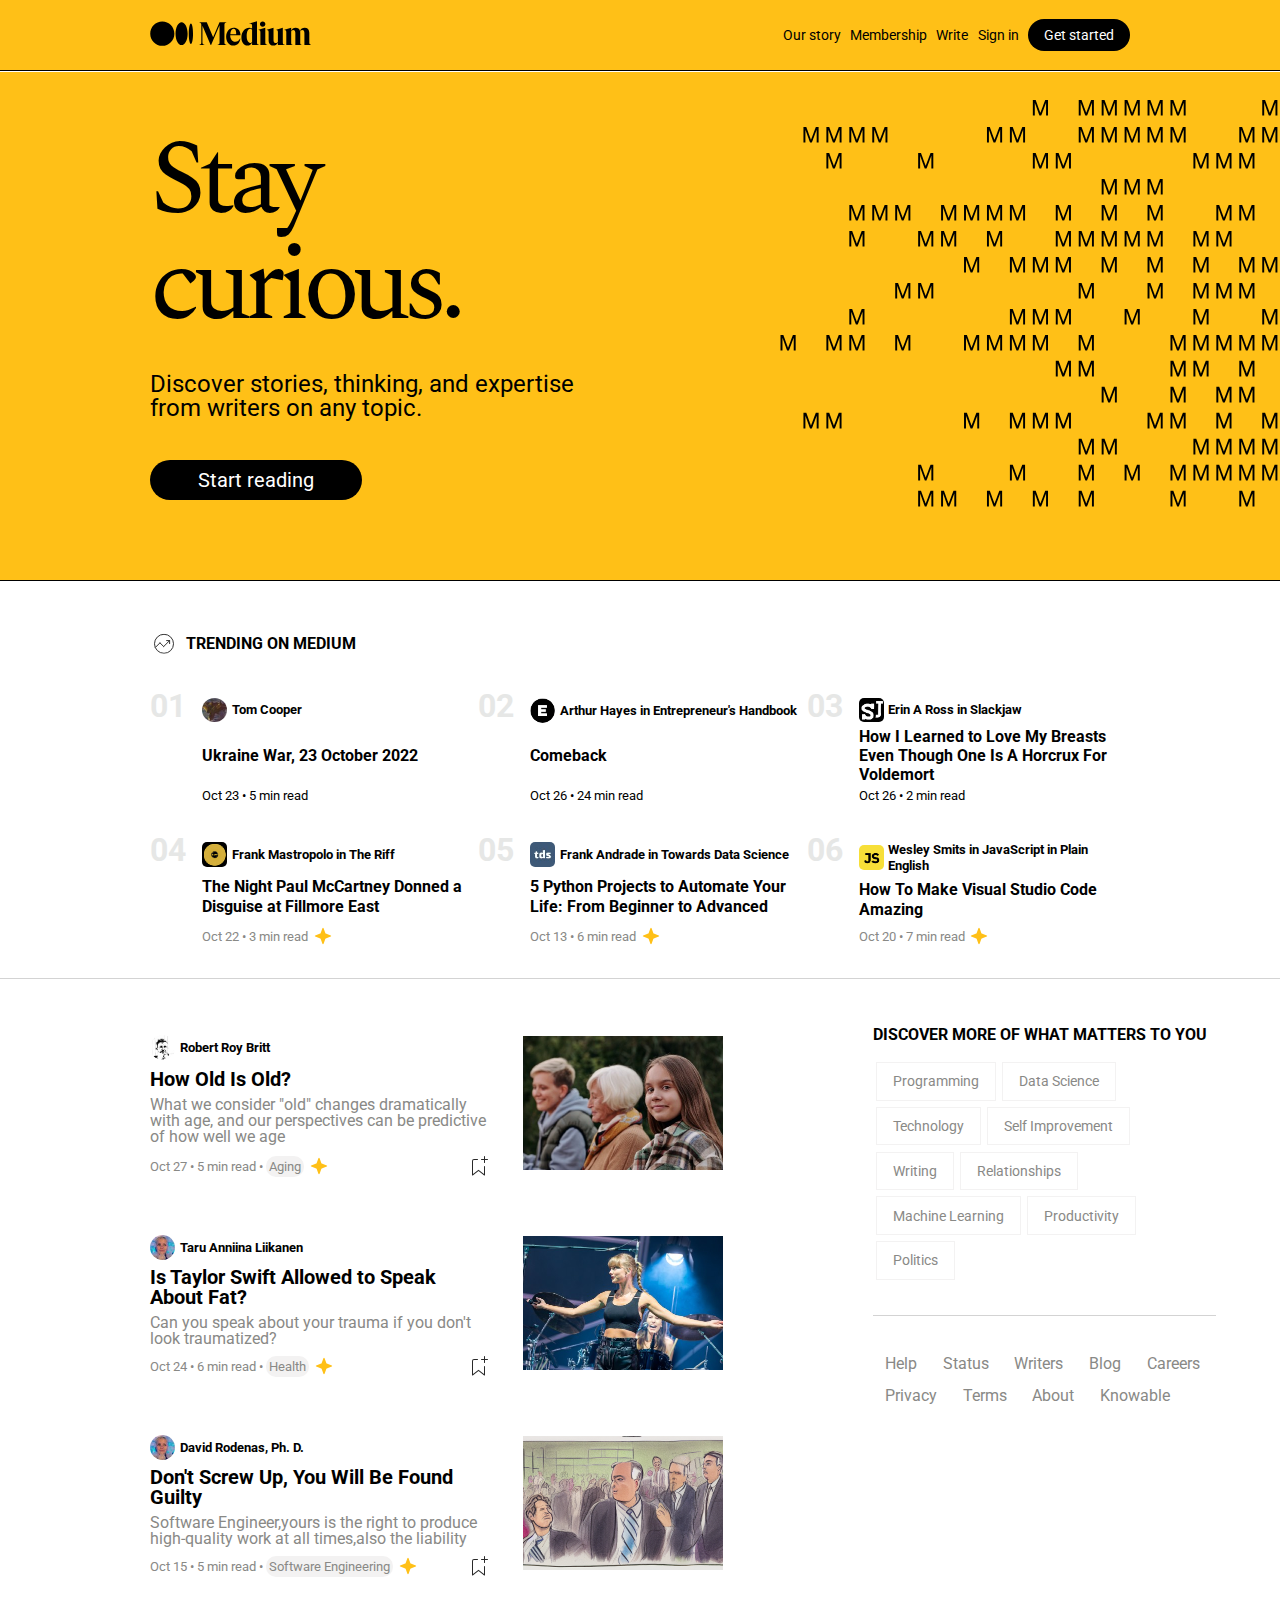
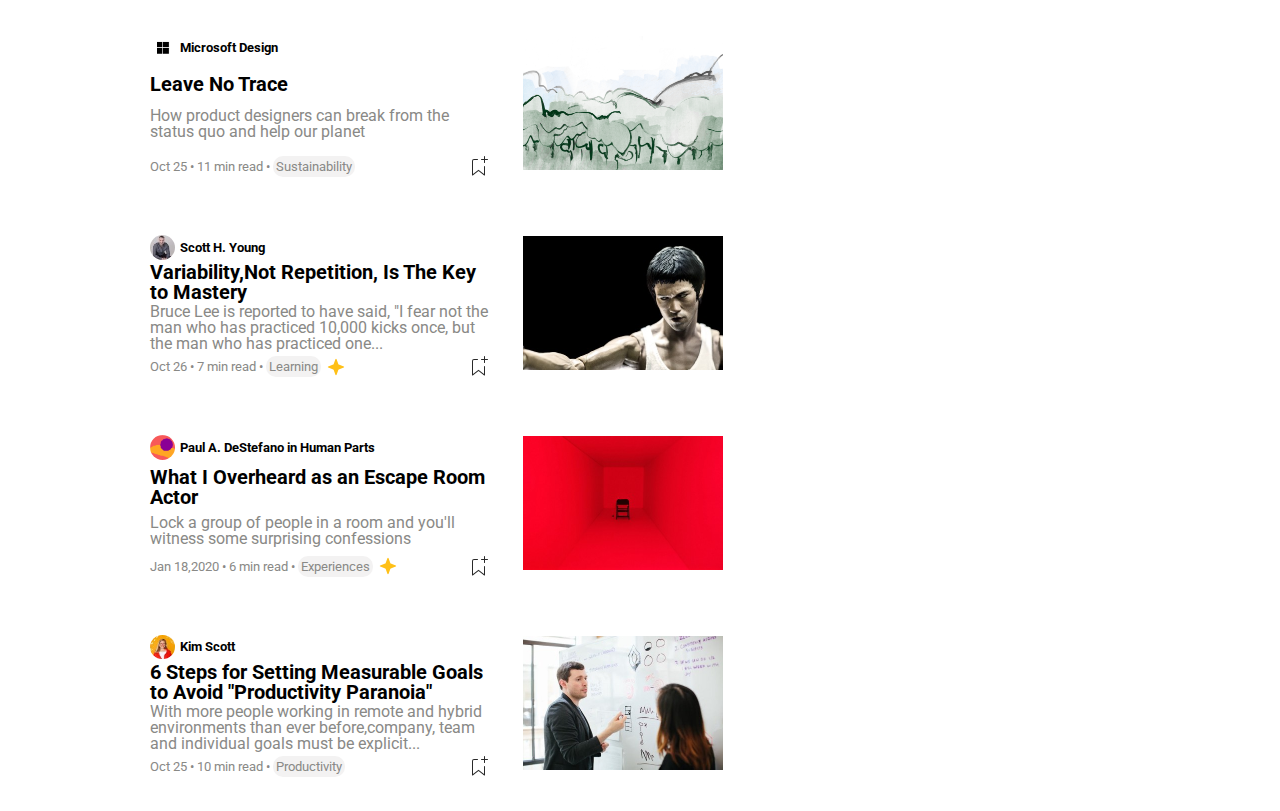
==== commit e0d4c3b1: "third commit" ====
--- a/medium.html
+++ b/medium.html
@@ -11,7 +11,7 @@
     <title>Medium</title>
   </head>
   <body>
-    <header>
+    <header id="header">
       <nav>
         <div class="logo">
           <svg
@@ -31,11 +31,8035 @@
           <li>Write</li>
           <li>Sign in</li>
         </ul>
-        <button>Get started</button>
+        <button id="btn">Get started</button>
       </nav>
     </header>
     <main>
       <section>
+        <div>
+          <svg
+            xmlns="http://www.w3.org/2000/svg"
+            viewBox="0 0 585 462"
+            width="585"
+            height="462"
+            preserveAspectRatio="xMidYMid meet"
+            style="width: 100%; height: 100%; transform: translate3d(0px, 0px, 0px); content-visibility: visible"
+          >
+            <defs>
+              <clipPath id="__lottie_element_3372">
+                <rect width="585" height="462" x="0" y="0"></rect>
+              </clipPath>
+            </defs>
+            <g clip-path="url(#__lottie_element_3372)">
+              <g
+                fill="rgb(0,0,0)"
+                font-size="22"
+                font-family="Shne"
+                font-style="normal"
+                font-weight="normal"
+                aria-label=" M M M M M M M M M M M M M M
+                M M M M M M M M M M M M M M M M M M M M M
+               M M M M M M M M M M M M M M M M M M M M M M M M M
+                M M M M M M M M M M M M
+                M M M M M M M M M M M M M M M M M M M
+                M M M M M M M M M M M M M M M M M M M M M
+                M M M M M M M M M M M M M M
+               M M M M M M M M M M M M M M M M M
+               M M M M M M M M M M M M M M M M M M M
+                M M M M M M M M M M M M M M M M M M M M M M M
+               M M M M M M M M M M M M
+                M M M M M M M M M M M M
+                M M M M M M M M M M M M M M M M M M M M M
+                M M M M M M M M M M M
+                M M M M M M M M M M M M M M M M M
+                M M M M M M M M M M M M M M M M
+               "
+                transform="matrix(1,0,0,1,291,232)"
+                opacity="1"
+                style="display: block"
+              >
+                <g
+                  stroke-linecap="butt"
+                  stroke-linejoin="round"
+                  stroke-miterlimit="4"
+                  transform="matrix(1,0,0,1,-33.238014221191406,-187.70428466796875)"
+                  opacity="0"
+                  style="display: inherit"
+                >
+                  <g transform="scale(0.22,0.22)">
+                    <g style="display: none"></g>
+                  </g>
+                </g>
+                <g
+                  stroke-linecap="butt"
+                  stroke-linejoin="round"
+                  stroke-miterlimit="4"
+                  transform="matrix(1,0,0,1,-28.6619930267334,-187.70428466796875)"
+                  opacity="0"
+                  style="display: inherit"
+                >
+                  <g transform="scale(0.22,0.22)">
+                    <g transform="matrix(1,0,0,1,0,0)" opacity="1" style="display: block">
+                      <path
+                        d=" M46.82899856567383,0 C46.82899856567383,0 68.98500061035156,-59.518001556396484 68.98500061035156,-59.518001556396484 C68.98500061035156,-59.518001556396484 68.98500061035156,0 68.98500061035156,0 C68.98500061035156,0 77.947998046875,0 77.947998046875,0 C77.947998046875,0 77.947998046875,-72.30799865722656 77.947998046875,-72.30799865722656 C77.947998046875,-72.30799865722656 65.15799713134766,-72.30799865722656 65.15799713134766,-72.30799865722656 C65.15799713134766,-72.30799865722656 43.10300064086914,-12.890999794006348 43.10300064086914,-12.890999794006348 C43.10300064086914,-12.890999794006348 21.14900016784668,-72.30799865722656 21.14900016784668,-72.30799865722656 C21.14900016784668,-72.30799865722656 7.955999851226807,-72.30799865722656 7.955999851226807,-72.30799865722656 C7.955999851226807,-72.30799865722656 7.955999851226807,0 7.955999851226807,0 C7.955999851226807,0 17.020000457763672,0 17.020000457763672,0 C17.020000457763672,0 17.020000457763672,-59.518001556396484 17.020000457763672,-59.518001556396484 C17.020000457763672,-59.518001556396484 39.07500076293945,0 39.07500076293945,0 C39.07500076293945,0 46.82899856567383,0 46.82899856567383,0z"
+                      ></path>
+                      <g opacity="1" transform="matrix(1,0,0,1,0,0)"></g>
+                    </g>
+                  </g>
+                </g>
+                <g
+                  stroke-linecap="butt"
+                  stroke-linejoin="round"
+                  stroke-miterlimit="4"
+                  transform="matrix(1,0,0,1,-9.940010070800781,-187.70428466796875)"
+                  opacity="0"
+                  style="display: inherit"
+                >
+                  <g transform="scale(0.22,0.22)">
+                    <g style="display: none"></g>
+                  </g>
+                </g>
+                <g
+                  stroke-linecap="butt"
+                  stroke-linejoin="round"
+                  stroke-miterlimit="4"
+                  transform="matrix(1,0,0,1,-5.363988876342773,-187.70428466796875)"
+                  opacity="0"
+                  style="display: inherit"
+                >
+                  <g transform="scale(0.22,0.22)">
+                    <g transform="matrix(1,0,0,1,0,0)" opacity="1" style="display: block">
+                      <path
+                        d=" M46.82899856567383,0 C46.82899856567383,0 68.98500061035156,-59.518001556396484 68.98500061035156,-59.518001556396484 C68.98500061035156,-59.518001556396484 68.98500061035156,0 68.98500061035156,0 C68.98500061035156,0 77.947998046875,0 77.947998046875,0 C77.947998046875,0 77.947998046875,-72.30799865722656 77.947998046875,-72.30799865722656 C77.947998046875,-72.30799865722656 65.15799713134766,-72.30799865722656 65.15799713134766,-72.30799865722656 C65.15799713134766,-72.30799865722656 43.10300064086914,-12.890999794006348 43.10300064086914,-12.890999794006348 C43.10300064086914,-12.890999794006348 21.14900016784668,-72.30799865722656 21.14900016784668,-72.30799865722656 C21.14900016784668,-72.30799865722656 7.955999851226807,-72.30799865722656 7.955999851226807,-72.30799865722656 C7.955999851226807,-72.30799865722656 7.955999851226807,0 7.955999851226807,0 C7.955999851226807,0 17.020000457763672,0 17.020000457763672,0 C17.020000457763672,0 17.020000457763672,-59.518001556396484 17.020000457763672,-59.518001556396484 C17.020000457763672,-59.518001556396484 39.07500076293945,0 39.07500076293945,0 C39.07500076293945,0 46.82899856567383,0 46.82899856567383,0z"
+                      ></path>
+                      <g opacity="1" transform="matrix(1,0,0,1,0,0)"></g>
+                    </g>
+                  </g>
+                </g>
+                <g
+                  stroke-linecap="butt"
+                  stroke-linejoin="round"
+                  stroke-miterlimit="4"
+                  transform="matrix(1,0,0,1,13.357994079589844,-187.70428466796875)"
+                  opacity="0"
+                  style="display: inherit"
+                >
+                  <g transform="scale(0.22,0.22)">
+                    <g style="display: none"></g>
+                  </g>
+                </g>
+                <g
+                  stroke-linecap="butt"
+                  stroke-linejoin="round"
+                  stroke-miterlimit="4"
+                  transform="matrix(1,0,0,1,17.93400001525879,-187.70428466796875)"
+                  opacity="0"
+                  style="display: inherit"
+                >
+                  <g transform="scale(0.22,0.22)">
+                    <g transform="matrix(1,0,0,1,0,0)" opacity="1" style="display: block">
+                      <path
+                        d=" M46.82899856567383,0 C46.82899856567383,0 68.98500061035156,-59.518001556396484 68.98500061035156,-59.518001556396484 C68.98500061035156,-59.518001556396484 68.98500061035156,0 68.98500061035156,0 C68.98500061035156,0 77.947998046875,0 77.947998046875,0 C77.947998046875,0 77.947998046875,-72.30799865722656 77.947998046875,-72.30799865722656 C77.947998046875,-72.30799865722656 65.15799713134766,-72.30799865722656 65.15799713134766,-72.30799865722656 C65.15799713134766,-72.30799865722656 43.10300064086914,-12.890999794006348 43.10300064086914,-12.890999794006348 C43.10300064086914,-12.890999794006348 21.14900016784668,-72.30799865722656 21.14900016784668,-72.30799865722656 C21.14900016784668,-72.30799865722656 7.955999851226807,-72.30799865722656 7.955999851226807,-72.30799865722656 C7.955999851226807,-72.30799865722656 7.955999851226807,0 7.955999851226807,0 C7.955999851226807,0 17.020000457763672,0 17.020000457763672,0 C17.020000457763672,0 17.020000457763672,-59.518001556396484 17.020000457763672,-59.518001556396484 C17.020000457763672,-59.518001556396484 39.07500076293945,0 39.07500076293945,0 C39.07500076293945,0 46.82899856567383,0 46.82899856567383,0z"
+                      ></path>
+                      <g opacity="1" transform="matrix(1,0,0,1,0,0)"></g>
+                    </g>
+                  </g>
+                </g>
+                <g
+                  stroke-linecap="butt"
+                  stroke-linejoin="round"
+                  stroke-miterlimit="4"
+                  transform="matrix(1,0,0,1,36.65599822998047,-187.70428466796875)"
+                  opacity="0"
+                  style="display: inherit"
+                >
+                  <g transform="scale(0.22,0.22)">
+                    <g style="display: none"></g>
+                  </g>
+                </g>
+                <g
+                  stroke-linecap="butt"
+                  stroke-linejoin="round"
+                  stroke-miterlimit="4"
+                  transform="matrix(1,0,0,1,41.23198699951172,-187.70428466796875)"
+                  opacity="1"
+                  style="display: inherit"
+                >
+                  <g transform="scale(0.22,0.22)">
+                    <g transform="matrix(1,0,0,1,0,0)" opacity="1" style="display: block">
+                      <path
+                        d=" M46.82899856567383,0 C46.82899856567383,0 68.98500061035156,-59.518001556396484 68.98500061035156,-59.518001556396484 C68.98500061035156,-59.518001556396484 68.98500061035156,0 68.98500061035156,0 C68.98500061035156,0 77.947998046875,0 77.947998046875,0 C77.947998046875,0 77.947998046875,-72.30799865722656 77.947998046875,-72.30799865722656 C77.947998046875,-72.30799865722656 65.15799713134766,-72.30799865722656 65.15799713134766,-72.30799865722656 C65.15799713134766,-72.30799865722656 43.10300064086914,-12.890999794006348 43.10300064086914,-12.890999794006348 C43.10300064086914,-12.890999794006348 21.14900016784668,-72.30799865722656 21.14900016784668,-72.30799865722656 C21.14900016784668,-72.30799865722656 7.955999851226807,-72.30799865722656 7.955999851226807,-72.30799865722656 C7.955999851226807,-72.30799865722656 7.955999851226807,0 7.955999851226807,0 C7.955999851226807,0 17.020000457763672,0 17.020000457763672,0 C17.020000457763672,0 17.020000457763672,-59.518001556396484 17.020000457763672,-59.518001556396484 C17.020000457763672,-59.518001556396484 39.07500076293945,0 39.07500076293945,0 C39.07500076293945,0 46.82899856567383,0 46.82899856567383,0z"
+                      ></path>
+                      <g opacity="1" transform="matrix(1,0,0,1,0,0)"></g>
+                    </g>
+                  </g>
+                </g>
+                <g
+                  stroke-linecap="butt"
+                  stroke-linejoin="round"
+                  stroke-miterlimit="4"
+                  transform="matrix(1,0,0,1,59.954002380371094,-187.70428466796875)"
+                  opacity="1"
+                  style="display: inherit"
+                >
+                  <g transform="scale(0.22,0.22)">
+                    <g style="display: none"></g>
+                  </g>
+                </g>
+                <g
+                  stroke-linecap="butt"
+                  stroke-linejoin="round"
+                  stroke-miterlimit="4"
+                  transform="matrix(1,0,0,1,64.52999114990234,-187.70428466796875)"
+                  opacity="0"
+                  style="display: inherit"
+                >
+                  <g transform="scale(0.22,0.22)">
+                    <g transform="matrix(1,0,0,1,0,0)" opacity="1" style="display: block">
+                      <path
+                        d=" M46.82899856567383,0 C46.82899856567383,0 68.98500061035156,-59.518001556396484 68.98500061035156,-59.518001556396484 C68.98500061035156,-59.518001556396484 68.98500061035156,0 68.98500061035156,0 C68.98500061035156,0 77.947998046875,0 77.947998046875,0 C77.947998046875,0 77.947998046875,-72.30799865722656 77.947998046875,-72.30799865722656 C77.947998046875,-72.30799865722656 65.15799713134766,-72.30799865722656 65.15799713134766,-72.30799865722656 C65.15799713134766,-72.30799865722656 43.10300064086914,-12.890999794006348 43.10300064086914,-12.890999794006348 C43.10300064086914,-12.890999794006348 21.14900016784668,-72.30799865722656 21.14900016784668,-72.30799865722656 C21.14900016784668,-72.30799865722656 7.955999851226807,-72.30799865722656 7.955999851226807,-72.30799865722656 C7.955999851226807,-72.30799865722656 7.955999851226807,0 7.955999851226807,0 C7.955999851226807,0 17.020000457763672,0 17.020000457763672,0 C17.020000457763672,0 17.020000457763672,-59.518001556396484 17.020000457763672,-59.518001556396484 C17.020000457763672,-59.518001556396484 39.07500076293945,0 39.07500076293945,0 C39.07500076293945,0 46.82899856567383,0 46.82899856567383,0z"
+                      ></path>
+                      <g opacity="1" transform="matrix(1,0,0,1,0,0)"></g>
+                    </g>
+                  </g>
+                </g>
+                <g
+                  stroke-linecap="butt"
+                  stroke-linejoin="round"
+                  stroke-miterlimit="4"
+                  transform="matrix(1,0,0,1,83.25200653076172,-187.70428466796875)"
+                  opacity="0"
+                  style="display: inherit"
+                >
+                  <g transform="scale(0.22,0.22)">
+                    <g style="display: none"></g>
+                  </g>
+                </g>
+                <g
+                  stroke-linecap="butt"
+                  stroke-linejoin="round"
+                  stroke-miterlimit="4"
+                  transform="matrix(1,0,0,1,87.82799530029297,-187.70428466796875)"
+                  opacity="1"
+                  style="display: inherit"
+                >
+                  <g transform="scale(0.22,0.22)">
+                    <g transform="matrix(1,0,0,1,0,0)" opacity="1" style="display: block">
+                      <path
+                        d=" M46.82899856567383,0 C46.82899856567383,0 68.98500061035156,-59.518001556396484 68.98500061035156,-59.518001556396484 C68.98500061035156,-59.518001556396484 68.98500061035156,0 68.98500061035156,0 C68.98500061035156,0 77.947998046875,0 77.947998046875,0 C77.947998046875,0 77.947998046875,-72.30799865722656 77.947998046875,-72.30799865722656 C77.947998046875,-72.30799865722656 65.15799713134766,-72.30799865722656 65.15799713134766,-72.30799865722656 C65.15799713134766,-72.30799865722656 43.10300064086914,-12.890999794006348 43.10300064086914,-12.890999794006348 C43.10300064086914,-12.890999794006348 21.14900016784668,-72.30799865722656 21.14900016784668,-72.30799865722656 C21.14900016784668,-72.30799865722656 7.955999851226807,-72.30799865722656 7.955999851226807,-72.30799865722656 C7.955999851226807,-72.30799865722656 7.955999851226807,0 7.955999851226807,0 C7.955999851226807,0 17.020000457763672,0 17.020000457763672,0 C17.020000457763672,0 17.020000457763672,-59.518001556396484 17.020000457763672,-59.518001556396484 C17.020000457763672,-59.518001556396484 39.07500076293945,0 39.07500076293945,0 C39.07500076293945,0 46.82899856567383,0 46.82899856567383,0z"
+                      ></path>
+                      <g opacity="1" transform="matrix(1,0,0,1,0,0)"></g>
+                    </g>
+                  </g>
+                </g>
+                <g
+                  stroke-linecap="butt"
+                  stroke-linejoin="round"
+                  stroke-miterlimit="4"
+                  transform="matrix(1,0,0,1,106.54999542236328,-187.70428466796875)"
+                  opacity="1"
+                  style="display: inherit"
+                >
+                  <g transform="scale(0.22,0.22)">
+                    <g style="display: none"></g>
+                  </g>
+                </g>
+                <g
+                  stroke-linecap="butt"
+                  stroke-linejoin="round"
+                  stroke-miterlimit="4"
+                  transform="matrix(1,0,0,1,111.1259994506836,-187.70428466796875)"
+                  opacity="1"
+                  style="display: inherit"
+                >
+                  <g transform="scale(0.22,0.22)">
+                    <g transform="matrix(1,0,0,1,0,0)" opacity="1" style="display: block">
+                      <path
+                        d=" M46.82899856567383,0 C46.82899856567383,0 68.98500061035156,-59.518001556396484 68.98500061035156,-59.518001556396484 C68.98500061035156,-59.518001556396484 68.98500061035156,0 68.98500061035156,0 C68.98500061035156,0 77.947998046875,0 77.947998046875,0 C77.947998046875,0 77.947998046875,-72.30799865722656 77.947998046875,-72.30799865722656 C77.947998046875,-72.30799865722656 65.15799713134766,-72.30799865722656 65.15799713134766,-72.30799865722656 C65.15799713134766,-72.30799865722656 43.10300064086914,-12.890999794006348 43.10300064086914,-12.890999794006348 C43.10300064086914,-12.890999794006348 21.14900016784668,-72.30799865722656 21.14900016784668,-72.30799865722656 C21.14900016784668,-72.30799865722656 7.955999851226807,-72.30799865722656 7.955999851226807,-72.30799865722656 C7.955999851226807,-72.30799865722656 7.955999851226807,0 7.955999851226807,0 C7.955999851226807,0 17.020000457763672,0 17.020000457763672,0 C17.020000457763672,0 17.020000457763672,-59.518001556396484 17.020000457763672,-59.518001556396484 C17.020000457763672,-59.518001556396484 39.07500076293945,0 39.07500076293945,0 C39.07500076293945,0 46.82899856567383,0 46.82899856567383,0z"
+                      ></path>
+                      <g opacity="1" transform="matrix(1,0,0,1,0,0)"></g>
+                    </g>
+                  </g>
+                </g>
+                <g
+                  stroke-linecap="butt"
+                  stroke-linejoin="round"
+                  stroke-miterlimit="4"
+                  transform="matrix(1,0,0,1,129.84800720214844,-187.70428466796875)"
+                  opacity="0"
+                  style="display: inherit"
+                >
+                  <g transform="scale(0.22,0.22)">
+                    <g style="display: none"></g>
+                  </g>
+                </g>
+                <g
+                  stroke-linecap="butt"
+                  stroke-linejoin="round"
+                  stroke-miterlimit="4"
+                  transform="matrix(1,0,0,1,134.42401123046875,-187.70428466796875)"
+                  opacity="1"
+                  style="display: inherit"
+                >
+                  <g transform="scale(0.22,0.22)">
+                    <g transform="matrix(1,0,0,1,0,0)" opacity="1" style="display: block">
+                      <path
+                        d=" M46.82899856567383,0 C46.82899856567383,0 68.98500061035156,-59.518001556396484 68.98500061035156,-59.518001556396484 C68.98500061035156,-59.518001556396484 68.98500061035156,0 68.98500061035156,0 C68.98500061035156,0 77.947998046875,0 77.947998046875,0 C77.947998046875,0 77.947998046875,-72.30799865722656 77.947998046875,-72.30799865722656 C77.947998046875,-72.30799865722656 65.15799713134766,-72.30799865722656 65.15799713134766,-72.30799865722656 C65.15799713134766,-72.30799865722656 43.10300064086914,-12.890999794006348 43.10300064086914,-12.890999794006348 C43.10300064086914,-12.890999794006348 21.14900016784668,-72.30799865722656 21.14900016784668,-72.30799865722656 C21.14900016784668,-72.30799865722656 7.955999851226807,-72.30799865722656 7.955999851226807,-72.30799865722656 C7.955999851226807,-72.30799865722656 7.955999851226807,0 7.955999851226807,0 C7.955999851226807,0 17.020000457763672,0 17.020000457763672,0 C17.020000457763672,0 17.020000457763672,-59.518001556396484 17.020000457763672,-59.518001556396484 C17.020000457763672,-59.518001556396484 39.07500076293945,0 39.07500076293945,0 C39.07500076293945,0 46.82899856567383,0 46.82899856567383,0z"
+                      ></path>
+                      <g opacity="1" transform="matrix(1,0,0,1,0,0)"></g>
+                    </g>
+                  </g>
+                </g>
+                <g
+                  stroke-linecap="butt"
+                  stroke-linejoin="round"
+                  stroke-miterlimit="4"
+                  transform="matrix(1,0,0,1,153.14599609375,-187.70428466796875)"
+                  opacity="1"
+                  style="display: inherit"
+                >
+                  <g transform="scale(0.22,0.22)">
+                    <g style="display: none"></g>
+                  </g>
+                </g>
+                <g
+                  stroke-linecap="butt"
+                  stroke-linejoin="round"
+                  stroke-miterlimit="4"
+                  transform="matrix(1,0,0,1,157.72198486328125,-187.70428466796875)"
+                  opacity="1"
+                  style="display: inherit"
+                >
+                  <g transform="scale(0.22,0.22)">
+                    <g transform="matrix(1,0,0,1,0,0)" opacity="1" style="display: block">
+                      <path
+                        d=" M46.82899856567383,0 C46.82899856567383,0 68.98500061035156,-59.518001556396484 68.98500061035156,-59.518001556396484 C68.98500061035156,-59.518001556396484 68.98500061035156,0 68.98500061035156,0 C68.98500061035156,0 77.947998046875,0 77.947998046875,0 C77.947998046875,0 77.947998046875,-72.30799865722656 77.947998046875,-72.30799865722656 C77.947998046875,-72.30799865722656 65.15799713134766,-72.30799865722656 65.15799713134766,-72.30799865722656 C65.15799713134766,-72.30799865722656 43.10300064086914,-12.890999794006348 43.10300064086914,-12.890999794006348 C43.10300064086914,-12.890999794006348 21.14900016784668,-72.30799865722656 21.14900016784668,-72.30799865722656 C21.14900016784668,-72.30799865722656 7.955999851226807,-72.30799865722656 7.955999851226807,-72.30799865722656 C7.955999851226807,-72.30799865722656 7.955999851226807,0 7.955999851226807,0 C7.955999851226807,0 17.020000457763672,0 17.020000457763672,0 C17.020000457763672,0 17.020000457763672,-59.518001556396484 17.020000457763672,-59.518001556396484 C17.020000457763672,-59.518001556396484 39.07500076293945,0 39.07500076293945,0 C39.07500076293945,0 46.82899856567383,0 46.82899856567383,0z"
+                      ></path>
+                      <g opacity="1" transform="matrix(1,0,0,1,0,0)"></g>
+                    </g>
+                  </g>
+                </g>
+                <g
+                  stroke-linecap="butt"
+                  stroke-linejoin="round"
+                  stroke-miterlimit="4"
+                  transform="matrix(1,0,0,1,176.44398498535156,-187.70428466796875)"
+                  opacity="1"
+                  style="display: inherit"
+                >
+                  <g transform="scale(0.22,0.22)">
+                    <g style="display: none"></g>
+                  </g>
+                </g>
+                <g
+                  stroke-linecap="butt"
+                  stroke-linejoin="round"
+                  stroke-miterlimit="4"
+                  transform="matrix(1,0,0,1,181.01998901367188,-187.70428466796875)"
+                  opacity="1"
+                  style="display: inherit"
+                >
+                  <g transform="scale(0.22,0.22)">
+                    <g transform="matrix(1,0,0,1,0,0)" opacity="1" style="display: block">
+                      <path
+                        d=" M46.82899856567383,0 C46.82899856567383,0 68.98500061035156,-59.518001556396484 68.98500061035156,-59.518001556396484 C68.98500061035156,-59.518001556396484 68.98500061035156,0 68.98500061035156,0 C68.98500061035156,0 77.947998046875,0 77.947998046875,0 C77.947998046875,0 77.947998046875,-72.30799865722656 77.947998046875,-72.30799865722656 C77.947998046875,-72.30799865722656 65.15799713134766,-72.30799865722656 65.15799713134766,-72.30799865722656 C65.15799713134766,-72.30799865722656 43.10300064086914,-12.890999794006348 43.10300064086914,-12.890999794006348 C43.10300064086914,-12.890999794006348 21.14900016784668,-72.30799865722656 21.14900016784668,-72.30799865722656 C21.14900016784668,-72.30799865722656 7.955999851226807,-72.30799865722656 7.955999851226807,-72.30799865722656 C7.955999851226807,-72.30799865722656 7.955999851226807,0 7.955999851226807,0 C7.955999851226807,0 17.020000457763672,0 17.020000457763672,0 C17.020000457763672,0 17.020000457763672,-59.518001556396484 17.020000457763672,-59.518001556396484 C17.020000457763672,-59.518001556396484 39.07500076293945,0 39.07500076293945,0 C39.07500076293945,0 46.82899856567383,0 46.82899856567383,0z"
+                      ></path>
+                      <g opacity="1" transform="matrix(1,0,0,1,0,0)"></g>
+                    </g>
+                  </g>
+                </g>
+                <g
+                  stroke-linecap="butt"
+                  stroke-linejoin="round"
+                  stroke-miterlimit="4"
+                  transform="matrix(1,0,0,1,199.7419891357422,-187.70428466796875)"
+                  opacity="0"
+                  style="display: inherit"
+                >
+                  <g transform="scale(0.22,0.22)">
+                    <g style="display: none"></g>
+                  </g>
+                </g>
+                <g
+                  stroke-linecap="butt"
+                  stroke-linejoin="round"
+                  stroke-miterlimit="4"
+                  transform="matrix(1,0,0,1,204.3179931640625,-187.70428466796875)"
+                  opacity="0"
+                  style="display: inherit"
+                >
+                  <g transform="scale(0.22,0.22)">
+                    <g transform="matrix(1,0,0,1,0,0)" opacity="1" style="display: block">
+                      <path
+                        d=" M46.82899856567383,0 C46.82899856567383,0 68.98500061035156,-59.518001556396484 68.98500061035156,-59.518001556396484 C68.98500061035156,-59.518001556396484 68.98500061035156,0 68.98500061035156,0 C68.98500061035156,0 77.947998046875,0 77.947998046875,0 C77.947998046875,0 77.947998046875,-72.30799865722656 77.947998046875,-72.30799865722656 C77.947998046875,-72.30799865722656 65.15799713134766,-72.30799865722656 65.15799713134766,-72.30799865722656 C65.15799713134766,-72.30799865722656 43.10300064086914,-12.890999794006348 43.10300064086914,-12.890999794006348 C43.10300064086914,-12.890999794006348 21.14900016784668,-72.30799865722656 21.14900016784668,-72.30799865722656 C21.14900016784668,-72.30799865722656 7.955999851226807,-72.30799865722656 7.955999851226807,-72.30799865722656 C7.955999851226807,-72.30799865722656 7.955999851226807,0 7.955999851226807,0 C7.955999851226807,0 17.020000457763672,0 17.020000457763672,0 C17.020000457763672,0 17.020000457763672,-59.518001556396484 17.020000457763672,-59.518001556396484 C17.020000457763672,-59.518001556396484 39.07500076293945,0 39.07500076293945,0 C39.07500076293945,0 46.82899856567383,0 46.82899856567383,0z"
+                      ></path>
+                      <g opacity="1" transform="matrix(1,0,0,1,0,0)"></g>
+                    </g>
+                  </g>
+                </g>
+                <g
+                  stroke-linecap="butt"
+                  stroke-linejoin="round"
+                  stroke-miterlimit="4"
+                  transform="matrix(1,0,0,1,223.0399932861328,-187.70428466796875)"
+                  opacity="0"
+                  style="display: inherit"
+                >
+                  <g transform="scale(0.22,0.22)">
+                    <g style="display: none"></g>
+                  </g>
+                </g>
+                <g
+                  stroke-linecap="butt"
+                  stroke-linejoin="round"
+                  stroke-miterlimit="4"
+                  transform="matrix(1,0,0,1,227.61599731445312,-187.70428466796875)"
+                  opacity="0"
+                  style="display: inherit"
+                >
+                  <g transform="scale(0.22,0.22)">
+                    <g transform="matrix(1,0,0,1,0,0)" opacity="1" style="display: block">
+                      <path
+                        d=" M46.82899856567383,0 C46.82899856567383,0 68.98500061035156,-59.518001556396484 68.98500061035156,-59.518001556396484 C68.98500061035156,-59.518001556396484 68.98500061035156,0 68.98500061035156,0 C68.98500061035156,0 77.947998046875,0 77.947998046875,0 C77.947998046875,0 77.947998046875,-72.30799865722656 77.947998046875,-72.30799865722656 C77.947998046875,-72.30799865722656 65.15799713134766,-72.30799865722656 65.15799713134766,-72.30799865722656 C65.15799713134766,-72.30799865722656 43.10300064086914,-12.890999794006348 43.10300064086914,-12.890999794006348 C43.10300064086914,-12.890999794006348 21.14900016784668,-72.30799865722656 21.14900016784668,-72.30799865722656 C21.14900016784668,-72.30799865722656 7.955999851226807,-72.30799865722656 7.955999851226807,-72.30799865722656 C7.955999851226807,-72.30799865722656 7.955999851226807,0 7.955999851226807,0 C7.955999851226807,0 17.020000457763672,0 17.020000457763672,0 C17.020000457763672,0 17.020000457763672,-59.518001556396484 17.020000457763672,-59.518001556396484 C17.020000457763672,-59.518001556396484 39.07500076293945,0 39.07500076293945,0 C39.07500076293945,0 46.82899856567383,0 46.82899856567383,0z"
+                      ></path>
+                      <g opacity="1" transform="matrix(1,0,0,1,0,0)"></g>
+                    </g>
+                  </g>
+                </g>
+                <g
+                  stroke-linecap="butt"
+                  stroke-linejoin="round"
+                  stroke-miterlimit="4"
+                  transform="matrix(1,0,0,1,246.33799743652344,-187.70428466796875)"
+                  opacity="1"
+                  style="display: inherit"
+                >
+                  <g transform="scale(0.22,0.22)">
+                    <g style="display: none"></g>
+                  </g>
+                </g>
+                <g
+                  stroke-linecap="butt"
+                  stroke-linejoin="round"
+                  stroke-miterlimit="4"
+                  transform="matrix(1,0,0,1,250.9139862060547,-187.70428466796875)"
+                  opacity="0"
+                  style="display: inherit"
+                >
+                  <g transform="scale(0.22,0.22)">
+                    <g transform="matrix(1,0,0,1,0,0)" opacity="1" style="display: block">
+                      <path
+                        d=" M46.82899856567383,0 C46.82899856567383,0 68.98500061035156,-59.518001556396484 68.98500061035156,-59.518001556396484 C68.98500061035156,-59.518001556396484 68.98500061035156,0 68.98500061035156,0 C68.98500061035156,0 77.947998046875,0 77.947998046875,0 C77.947998046875,0 77.947998046875,-72.30799865722656 77.947998046875,-72.30799865722656 C77.947998046875,-72.30799865722656 65.15799713134766,-72.30799865722656 65.15799713134766,-72.30799865722656 C65.15799713134766,-72.30799865722656 43.10300064086914,-12.890999794006348 43.10300064086914,-12.890999794006348 C43.10300064086914,-12.890999794006348 21.14900016784668,-72.30799865722656 21.14900016784668,-72.30799865722656 C21.14900016784668,-72.30799865722656 7.955999851226807,-72.30799865722656 7.955999851226807,-72.30799865722656 C7.955999851226807,-72.30799865722656 7.955999851226807,0 7.955999851226807,0 C7.955999851226807,0 17.020000457763672,0 17.020000457763672,0 C17.020000457763672,0 17.020000457763672,-59.518001556396484 17.020000457763672,-59.518001556396484 C17.020000457763672,-59.518001556396484 39.07500076293945,0 39.07500076293945,0 C39.07500076293945,0 46.82899856567383,0 46.82899856567383,0z"
+                      ></path>
+                      <g opacity="1" transform="matrix(1,0,0,1,0,0)"></g>
+                    </g>
+                  </g>
+                </g>
+                <g
+                  stroke-linecap="butt"
+                  stroke-linejoin="round"
+                  stroke-miterlimit="4"
+                  transform="matrix(1,0,0,1,269.6360168457031,-187.70428466796875)"
+                  opacity="0"
+                  style="display: inherit"
+                >
+                  <g transform="scale(0.22,0.22)">
+                    <g style="display: none"></g>
+                  </g>
+                </g>
+                <g
+                  stroke-linecap="butt"
+                  stroke-linejoin="round"
+                  stroke-miterlimit="4"
+                  transform="matrix(1,0,0,1,274.2120056152344,-187.70428466796875)"
+                  opacity="1"
+                  style="display: inherit"
+                >
+                  <g transform="scale(0.22,0.22)">
+                    <g transform="matrix(1,0,0,1,0,0)" opacity="1" style="display: block">
+                      <path
+                        d=" M46.82899856567383,0 C46.82899856567383,0 68.98500061035156,-59.518001556396484 68.98500061035156,-59.518001556396484 C68.98500061035156,-59.518001556396484 68.98500061035156,0 68.98500061035156,0 C68.98500061035156,0 77.947998046875,0 77.947998046875,0 C77.947998046875,0 77.947998046875,-72.30799865722656 77.947998046875,-72.30799865722656 C77.947998046875,-72.30799865722656 65.15799713134766,-72.30799865722656 65.15799713134766,-72.30799865722656 C65.15799713134766,-72.30799865722656 43.10300064086914,-12.890999794006348 43.10300064086914,-12.890999794006348 C43.10300064086914,-12.890999794006348 21.14900016784668,-72.30799865722656 21.14900016784668,-72.30799865722656 C21.14900016784668,-72.30799865722656 7.955999851226807,-72.30799865722656 7.955999851226807,-72.30799865722656 C7.955999851226807,-72.30799865722656 7.955999851226807,0 7.955999851226807,0 C7.955999851226807,0 17.020000457763672,0 17.020000457763672,0 C17.020000457763672,0 17.020000457763672,-59.518001556396484 17.020000457763672,-59.518001556396484 C17.020000457763672,-59.518001556396484 39.07500076293945,0 39.07500076293945,0 C39.07500076293945,0 46.82899856567383,0 46.82899856567383,0z"
+                      ></path>
+                      <g opacity="1" transform="matrix(1,0,0,1,0,0)"></g>
+                    </g>
+                  </g>
+                </g>
+                <g stroke-linecap="butt" stroke-linejoin="round" stroke-miterlimit="4" style="display: inherit">
+                  <g transform="scale(0.22,0.22)">
+                    <g style="display: none"></g>
+                  </g>
+                </g>
+                <g
+                  stroke-linecap="butt"
+                  stroke-linejoin="round"
+                  stroke-miterlimit="4"
+                  transform="matrix(1,0,0,1,-196.3240203857422,-160.30429077148438)"
+                  opacity="1"
+                  style="display: inherit"
+                >
+                  <g transform="scale(0.22,0.22)">
+                    <g style="display: none"></g>
+                  </g>
+                </g>
+                <g
+                  stroke-linecap="butt"
+                  stroke-linejoin="round"
+                  stroke-miterlimit="4"
+                  transform="matrix(1,0,0,1,-191.7480010986328,-160.30429077148438)"
+                  opacity="1"
+                  style="display: inherit"
+                >
+                  <g transform="scale(0.22,0.22)">
+                    <g transform="matrix(1,0,0,1,0,0)" opacity="1" style="display: block">
+                      <path
+                        d=" M46.82899856567383,0 C46.82899856567383,0 68.98500061035156,-59.518001556396484 68.98500061035156,-59.518001556396484 C68.98500061035156,-59.518001556396484 68.98500061035156,0 68.98500061035156,0 C68.98500061035156,0 77.947998046875,0 77.947998046875,0 C77.947998046875,0 77.947998046875,-72.30799865722656 77.947998046875,-72.30799865722656 C77.947998046875,-72.30799865722656 65.15799713134766,-72.30799865722656 65.15799713134766,-72.30799865722656 C65.15799713134766,-72.30799865722656 43.10300064086914,-12.890999794006348 43.10300064086914,-12.890999794006348 C43.10300064086914,-12.890999794006348 21.14900016784668,-72.30799865722656 21.14900016784668,-72.30799865722656 C21.14900016784668,-72.30799865722656 7.955999851226807,-72.30799865722656 7.955999851226807,-72.30799865722656 C7.955999851226807,-72.30799865722656 7.955999851226807,0 7.955999851226807,0 C7.955999851226807,0 17.020000457763672,0 17.020000457763672,0 C17.020000457763672,0 17.020000457763672,-59.518001556396484 17.020000457763672,-59.518001556396484 C17.020000457763672,-59.518001556396484 39.07500076293945,0 39.07500076293945,0 C39.07500076293945,0 46.82899856567383,0 46.82899856567383,0z"
+                      ></path>
+                      <g opacity="1" transform="matrix(1,0,0,1,0,0)"></g>
+                    </g>
+                  </g>
+                </g>
+                <g
+                  stroke-linecap="butt"
+                  stroke-linejoin="round"
+                  stroke-miterlimit="4"
+                  transform="matrix(1,0,0,1,-173.02601623535156,-160.30429077148438)"
+                  opacity="1"
+                  style="display: inherit"
+                >
+                  <g transform="scale(0.22,0.22)">
+                    <g style="display: none"></g>
+                  </g>
+                </g>
+                <g
+                  stroke-linecap="butt"
+                  stroke-linejoin="round"
+                  stroke-miterlimit="4"
+                  transform="matrix(1,0,0,1,-168.4499969482422,-160.30429077148438)"
+                  opacity="1"
+                  style="display: inherit"
+                >
+                  <g transform="scale(0.22,0.22)">
+                    <g transform="matrix(1,0,0,1,0,0)" opacity="1" style="display: block">
+                      <path
+                        d=" M46.82899856567383,0 C46.82899856567383,0 68.98500061035156,-59.518001556396484 68.98500061035156,-59.518001556396484 C68.98500061035156,-59.518001556396484 68.98500061035156,0 68.98500061035156,0 C68.98500061035156,0 77.947998046875,0 77.947998046875,0 C77.947998046875,0 77.947998046875,-72.30799865722656 77.947998046875,-72.30799865722656 C77.947998046875,-72.30799865722656 65.15799713134766,-72.30799865722656 65.15799713134766,-72.30799865722656 C65.15799713134766,-72.30799865722656 43.10300064086914,-12.890999794006348 43.10300064086914,-12.890999794006348 C43.10300064086914,-12.890999794006348 21.14900016784668,-72.30799865722656 21.14900016784668,-72.30799865722656 C21.14900016784668,-72.30799865722656 7.955999851226807,-72.30799865722656 7.955999851226807,-72.30799865722656 C7.955999851226807,-72.30799865722656 7.955999851226807,0 7.955999851226807,0 C7.955999851226807,0 17.020000457763672,0 17.020000457763672,0 C17.020000457763672,0 17.020000457763672,-59.518001556396484 17.020000457763672,-59.518001556396484 C17.020000457763672,-59.518001556396484 39.07500076293945,0 39.07500076293945,0 C39.07500076293945,0 46.82899856567383,0 46.82899856567383,0z"
+                      ></path>
+                      <g opacity="1" transform="matrix(1,0,0,1,0,0)"></g>
+                    </g>
+                  </g>
+                </g>
+                <g
+                  stroke-linecap="butt"
+                  stroke-linejoin="round"
+                  stroke-miterlimit="4"
+                  transform="matrix(1,0,0,1,-149.72801208496094,-160.30429077148438)"
+                  opacity="0"
+                  style="display: inherit"
+                >
+                  <g transform="scale(0.22,0.22)">
+                    <g style="display: none"></g>
+                  </g>
+                </g>
+                <g
+                  stroke-linecap="butt"
+                  stroke-linejoin="round"
+                  stroke-miterlimit="4"
+                  transform="matrix(1,0,0,1,-145.15200805664062,-160.30429077148438)"
+                  opacity="1"
+                  style="display: inherit"
+                >
+                  <g transform="scale(0.22,0.22)">
+                    <g transform="matrix(1,0,0,1,0,0)" opacity="1" style="display: block">
+                      <path
+                        d=" M46.82899856567383,0 C46.82899856567383,0 68.98500061035156,-59.518001556396484 68.98500061035156,-59.518001556396484 C68.98500061035156,-59.518001556396484 68.98500061035156,0 68.98500061035156,0 C68.98500061035156,0 77.947998046875,0 77.947998046875,0 C77.947998046875,0 77.947998046875,-72.30799865722656 77.947998046875,-72.30799865722656 C77.947998046875,-72.30799865722656 65.15799713134766,-72.30799865722656 65.15799713134766,-72.30799865722656 C65.15799713134766,-72.30799865722656 43.10300064086914,-12.890999794006348 43.10300064086914,-12.890999794006348 C43.10300064086914,-12.890999794006348 21.14900016784668,-72.30799865722656 21.14900016784668,-72.30799865722656 C21.14900016784668,-72.30799865722656 7.955999851226807,-72.30799865722656 7.955999851226807,-72.30799865722656 C7.955999851226807,-72.30799865722656 7.955999851226807,0 7.955999851226807,0 C7.955999851226807,0 17.020000457763672,0 17.020000457763672,0 C17.020000457763672,0 17.020000457763672,-59.518001556396484 17.020000457763672,-59.518001556396484 C17.020000457763672,-59.518001556396484 39.07500076293945,0 39.07500076293945,0 C39.07500076293945,0 46.82899856567383,0 46.82899856567383,0z"
+                      ></path>
+                      <g opacity="1" transform="matrix(1,0,0,1,0,0)"></g>
+                    </g>
+                  </g>
+                </g>
+                <g
+                  stroke-linecap="butt"
+                  stroke-linejoin="round"
+                  stroke-miterlimit="4"
+                  transform="matrix(1,0,0,1,-126.43000793457031,-160.30429077148438)"
+                  opacity="0"
+                  style="display: inherit"
+                >
+                  <g transform="scale(0.22,0.22)">
+                    <g style="display: none"></g>
+                  </g>
+                </g>
+                <g
+                  stroke-linecap="butt"
+                  stroke-linejoin="round"
+                  stroke-miterlimit="4"
+                  transform="matrix(1,0,0,1,-121.85401916503906,-160.30429077148438)"
+                  opacity="1"
+                  style="display: inherit"
+                >
+                  <g transform="scale(0.22,0.22)">
+                    <g transform="matrix(1,0,0,1,0,0)" opacity="1" style="display: block">
+                      <path
+                        d=" M46.82899856567383,0 C46.82899856567383,0 68.98500061035156,-59.518001556396484 68.98500061035156,-59.518001556396484 C68.98500061035156,-59.518001556396484 68.98500061035156,0 68.98500061035156,0 C68.98500061035156,0 77.947998046875,0 77.947998046875,0 C77.947998046875,0 77.947998046875,-72.30799865722656 77.947998046875,-72.30799865722656 C77.947998046875,-72.30799865722656 65.15799713134766,-72.30799865722656 65.15799713134766,-72.30799865722656 C65.15799713134766,-72.30799865722656 43.10300064086914,-12.890999794006348 43.10300064086914,-12.890999794006348 C43.10300064086914,-12.890999794006348 21.14900016784668,-72.30799865722656 21.14900016784668,-72.30799865722656 C21.14900016784668,-72.30799865722656 7.955999851226807,-72.30799865722656 7.955999851226807,-72.30799865722656 C7.955999851226807,-72.30799865722656 7.955999851226807,0 7.955999851226807,0 C7.955999851226807,0 17.020000457763672,0 17.020000457763672,0 C17.020000457763672,0 17.020000457763672,-59.518001556396484 17.020000457763672,-59.518001556396484 C17.020000457763672,-59.518001556396484 39.07500076293945,0 39.07500076293945,0 C39.07500076293945,0 46.82899856567383,0 46.82899856567383,0z"
+                      ></path>
+                      <g opacity="1" transform="matrix(1,0,0,1,0,0)"></g>
+                    </g>
+                  </g>
+                </g>
+                <g
+                  stroke-linecap="butt"
+                  stroke-linejoin="round"
+                  stroke-miterlimit="4"
+                  transform="matrix(1,0,0,1,-103.13199615478516,-160.30429077148438)"
+                  opacity="0"
+                  style="display: inherit"
+                >
+                  <g transform="scale(0.22,0.22)">
+                    <g style="display: none"></g>
+                  </g>
+                </g>
+                <g
+                  stroke-linecap="butt"
+                  stroke-linejoin="round"
+                  stroke-miterlimit="4"
+                  transform="matrix(1,0,0,1,-98.5560073852539,-160.30429077148438)"
+                  opacity="0"
+                  style="display: inherit"
+                >
+                  <g transform="scale(0.22,0.22)">
+                    <g transform="matrix(1,0,0,1,0,0)" opacity="1" style="display: block">
+                      <path
+                        d=" M46.82899856567383,0 C46.82899856567383,0 68.98500061035156,-59.518001556396484 68.98500061035156,-59.518001556396484 C68.98500061035156,-59.518001556396484 68.98500061035156,0 68.98500061035156,0 C68.98500061035156,0 77.947998046875,0 77.947998046875,0 C77.947998046875,0 77.947998046875,-72.30799865722656 77.947998046875,-72.30799865722656 C77.947998046875,-72.30799865722656 65.15799713134766,-72.30799865722656 65.15799713134766,-72.30799865722656 C65.15799713134766,-72.30799865722656 43.10300064086914,-12.890999794006348 43.10300064086914,-12.890999794006348 C43.10300064086914,-12.890999794006348 21.14900016784668,-72.30799865722656 21.14900016784668,-72.30799865722656 C21.14900016784668,-72.30799865722656 7.955999851226807,-72.30799865722656 7.955999851226807,-72.30799865722656 C7.955999851226807,-72.30799865722656 7.955999851226807,0 7.955999851226807,0 C7.955999851226807,0 17.020000457763672,0 17.020000457763672,0 C17.020000457763672,0 17.020000457763672,-59.518001556396484 17.020000457763672,-59.518001556396484 C17.020000457763672,-59.518001556396484 39.07500076293945,0 39.07500076293945,0 C39.07500076293945,0 46.82899856567383,0 46.82899856567383,0z"
+                      ></path>
+                      <g opacity="1" transform="matrix(1,0,0,1,0,0)"></g>
+                    </g>
+                  </g>
+                </g>
+                <g
+                  stroke-linecap="butt"
+                  stroke-linejoin="round"
+                  stroke-miterlimit="4"
+                  transform="matrix(1,0,0,1,-79.83399200439453,-160.30429077148438)"
+                  opacity="0"
+                  style="display: inherit"
+                >
+                  <g transform="scale(0.22,0.22)">
+                    <g style="display: none"></g>
+                  </g>
+                </g>
+                <g
+                  stroke-linecap="butt"
+                  stroke-linejoin="round"
+                  stroke-miterlimit="4"
+                  transform="matrix(1,0,0,1,-75.25800323486328,-160.30429077148438)"
+                  opacity="0"
+                  style="display: inherit"
+                >
+                  <g transform="scale(0.22,0.22)">
+                    <g transform="matrix(1,0,0,1,0,0)" opacity="1" style="display: block">
+                      <path
+                        d=" M46.82899856567383,0 C46.82899856567383,0 68.98500061035156,-59.518001556396484 68.98500061035156,-59.518001556396484 C68.98500061035156,-59.518001556396484 68.98500061035156,0 68.98500061035156,0 C68.98500061035156,0 77.947998046875,0 77.947998046875,0 C77.947998046875,0 77.947998046875,-72.30799865722656 77.947998046875,-72.30799865722656 C77.947998046875,-72.30799865722656 65.15799713134766,-72.30799865722656 65.15799713134766,-72.30799865722656 C65.15799713134766,-72.30799865722656 43.10300064086914,-12.890999794006348 43.10300064086914,-12.890999794006348 C43.10300064086914,-12.890999794006348 21.14900016784668,-72.30799865722656 21.14900016784668,-72.30799865722656 C21.14900016784668,-72.30799865722656 7.955999851226807,-72.30799865722656 7.955999851226807,-72.30799865722656 C7.955999851226807,-72.30799865722656 7.955999851226807,0 7.955999851226807,0 C7.955999851226807,0 17.020000457763672,0 17.020000457763672,0 C17.020000457763672,0 17.020000457763672,-59.518001556396484 17.020000457763672,-59.518001556396484 C17.020000457763672,-59.518001556396484 39.07500076293945,0 39.07500076293945,0 C39.07500076293945,0 46.82899856567383,0 46.82899856567383,0z"
+                      ></path>
+                      <g opacity="1" transform="matrix(1,0,0,1,0,0)"></g>
+                    </g>
+                  </g>
+                </g>
+                <g
+                  stroke-linecap="butt"
+                  stroke-linejoin="round"
+                  stroke-miterlimit="4"
+                  transform="matrix(1,0,0,1,-56.536006927490234,-160.30429077148438)"
+                  opacity="1"
+                  style="display: inherit"
+                >
+                  <g transform="scale(0.22,0.22)">
+                    <g style="display: none"></g>
+                  </g>
+                </g>
+                <g
+                  stroke-linecap="butt"
+                  stroke-linejoin="round"
+                  stroke-miterlimit="4"
+                  transform="matrix(1,0,0,1,-51.959999084472656,-160.30429077148438)"
+                  opacity="0"
+                  style="display: inherit"
+                >
+                  <g transform="scale(0.22,0.22)">
+                    <g transform="matrix(1,0,0,1,0,0)" opacity="1" style="display: block">
+                      <path
+                        d=" M46.82899856567383,0 C46.82899856567383,0 68.98500061035156,-59.518001556396484 68.98500061035156,-59.518001556396484 C68.98500061035156,-59.518001556396484 68.98500061035156,0 68.98500061035156,0 C68.98500061035156,0 77.947998046875,0 77.947998046875,0 C77.947998046875,0 77.947998046875,-72.30799865722656 77.947998046875,-72.30799865722656 C77.947998046875,-72.30799865722656 65.15799713134766,-72.30799865722656 65.15799713134766,-72.30799865722656 C65.15799713134766,-72.30799865722656 43.10300064086914,-12.890999794006348 43.10300064086914,-12.890999794006348 C43.10300064086914,-12.890999794006348 21.14900016784668,-72.30799865722656 21.14900016784668,-72.30799865722656 C21.14900016784668,-72.30799865722656 7.955999851226807,-72.30799865722656 7.955999851226807,-72.30799865722656 C7.955999851226807,-72.30799865722656 7.955999851226807,0 7.955999851226807,0 C7.955999851226807,0 17.020000457763672,0 17.020000457763672,0 C17.020000457763672,0 17.020000457763672,-59.518001556396484 17.020000457763672,-59.518001556396484 C17.020000457763672,-59.518001556396484 39.07500076293945,0 39.07500076293945,0 C39.07500076293945,0 46.82899856567383,0 46.82899856567383,0z"
+                      ></path>
+                      <g opacity="1" transform="matrix(1,0,0,1,0,0)"></g>
+                    </g>
+                  </g>
+                </g>
+                <g
+                  stroke-linecap="butt"
+                  stroke-linejoin="round"
+                  stroke-miterlimit="4"
+                  transform="matrix(1,0,0,1,-33.23800277709961,-160.30429077148438)"
+                  opacity="1"
+                  style="display: inherit"
+                >
+                  <g transform="scale(0.22,0.22)">
+                    <g style="display: none"></g>
+                  </g>
+                </g>
+                <g
+                  stroke-linecap="butt"
+                  stroke-linejoin="round"
+                  stroke-miterlimit="4"
+                  transform="matrix(1,0,0,1,-28.661996841430664,-160.30429077148438)"
+                  opacity="0"
+                  style="display: inherit"
+                >
+                  <g transform="scale(0.22,0.22)">
+                    <g transform="matrix(1,0,0,1,0,0)" opacity="1" style="display: block">
+                      <path
+                        d=" M46.82899856567383,0 C46.82899856567383,0 68.98500061035156,-59.518001556396484 68.98500061035156,-59.518001556396484 C68.98500061035156,-59.518001556396484 68.98500061035156,0 68.98500061035156,0 C68.98500061035156,0 77.947998046875,0 77.947998046875,0 C77.947998046875,0 77.947998046875,-72.30799865722656 77.947998046875,-72.30799865722656 C77.947998046875,-72.30799865722656 65.15799713134766,-72.30799865722656 65.15799713134766,-72.30799865722656 C65.15799713134766,-72.30799865722656 43.10300064086914,-12.890999794006348 43.10300064086914,-12.890999794006348 C43.10300064086914,-12.890999794006348 21.14900016784668,-72.30799865722656 21.14900016784668,-72.30799865722656 C21.14900016784668,-72.30799865722656 7.955999851226807,-72.30799865722656 7.955999851226807,-72.30799865722656 C7.955999851226807,-72.30799865722656 7.955999851226807,0 7.955999851226807,0 C7.955999851226807,0 17.020000457763672,0 17.020000457763672,0 C17.020000457763672,0 17.020000457763672,-59.518001556396484 17.020000457763672,-59.518001556396484 C17.020000457763672,-59.518001556396484 39.07500076293945,0 39.07500076293945,0 C39.07500076293945,0 46.82899856567383,0 46.82899856567383,0z"
+                      ></path>
+                      <g opacity="1" transform="matrix(1,0,0,1,0,0)"></g>
+                    </g>
+                  </g>
+                </g>
+                <g
+                  stroke-linecap="butt"
+                  stroke-linejoin="round"
+                  stroke-miterlimit="4"
+                  transform="matrix(1,0,0,1,-9.939996719360352,-160.30429077148438)"
+                  opacity="0"
+                  style="display: inherit"
+                >
+                  <g transform="scale(0.22,0.22)">
+                    <g style="display: none"></g>
+                  </g>
+                </g>
+                <g
+                  stroke-linecap="butt"
+                  stroke-linejoin="round"
+                  stroke-miterlimit="4"
+                  transform="matrix(1,0,0,1,-5.364006042480469,-160.30429077148438)"
+                  opacity="1"
+                  style="display: inherit"
+                >
+                  <g transform="scale(0.22,0.22)">
+                    <g transform="matrix(1,0,0,1,0,0)" opacity="1" style="display: block">
+                      <path
+                        d=" M46.82899856567383,0 C46.82899856567383,0 68.98500061035156,-59.518001556396484 68.98500061035156,-59.518001556396484 C68.98500061035156,-59.518001556396484 68.98500061035156,0 68.98500061035156,0 C68.98500061035156,0 77.947998046875,0 77.947998046875,0 C77.947998046875,0 77.947998046875,-72.30799865722656 77.947998046875,-72.30799865722656 C77.947998046875,-72.30799865722656 65.15799713134766,-72.30799865722656 65.15799713134766,-72.30799865722656 C65.15799713134766,-72.30799865722656 43.10300064086914,-12.890999794006348 43.10300064086914,-12.890999794006348 C43.10300064086914,-12.890999794006348 21.14900016784668,-72.30799865722656 21.14900016784668,-72.30799865722656 C21.14900016784668,-72.30799865722656 7.955999851226807,-72.30799865722656 7.955999851226807,-72.30799865722656 C7.955999851226807,-72.30799865722656 7.955999851226807,0 7.955999851226807,0 C7.955999851226807,0 17.020000457763672,0 17.020000457763672,0 C17.020000457763672,0 17.020000457763672,-59.518001556396484 17.020000457763672,-59.518001556396484 C17.020000457763672,-59.518001556396484 39.07500076293945,0 39.07500076293945,0 C39.07500076293945,0 46.82899856567383,0 46.82899856567383,0z"
+                      ></path>
+                      <g opacity="1" transform="matrix(1,0,0,1,0,0)"></g>
+                    </g>
+                  </g>
+                </g>
+                <g
+                  stroke-linecap="butt"
+                  stroke-linejoin="round"
+                  stroke-miterlimit="4"
+                  transform="matrix(1,0,0,1,13.357992172241211,-160.30429077148438)"
+                  opacity="0"
+                  style="display: inherit"
+                >
+                  <g transform="scale(0.22,0.22)">
+                    <g style="display: none"></g>
+                  </g>
+                </g>
+                <g
+                  stroke-linecap="butt"
+                  stroke-linejoin="round"
+                  stroke-miterlimit="4"
+                  transform="matrix(1,0,0,1,17.933998107910156,-160.30429077148438)"
+                  opacity="1"
+                  style="display: inherit"
+                >
+                  <g transform="scale(0.22,0.22)">
+                    <g transform="matrix(1,0,0,1,0,0)" opacity="1" style="display: block">
+                      <path
+                        d=" M46.82899856567383,0 C46.82899856567383,0 68.98500061035156,-59.518001556396484 68.98500061035156,-59.518001556396484 C68.98500061035156,-59.518001556396484 68.98500061035156,0 68.98500061035156,0 C68.98500061035156,0 77.947998046875,0 77.947998046875,0 C77.947998046875,0 77.947998046875,-72.30799865722656 77.947998046875,-72.30799865722656 C77.947998046875,-72.30799865722656 65.15799713134766,-72.30799865722656 65.15799713134766,-72.30799865722656 C65.15799713134766,-72.30799865722656 43.10300064086914,-12.890999794006348 43.10300064086914,-12.890999794006348 C43.10300064086914,-12.890999794006348 21.14900016784668,-72.30799865722656 21.14900016784668,-72.30799865722656 C21.14900016784668,-72.30799865722656 7.955999851226807,-72.30799865722656 7.955999851226807,-72.30799865722656 C7.955999851226807,-72.30799865722656 7.955999851226807,0 7.955999851226807,0 C7.955999851226807,0 17.020000457763672,0 17.020000457763672,0 C17.020000457763672,0 17.020000457763672,-59.518001556396484 17.020000457763672,-59.518001556396484 C17.020000457763672,-59.518001556396484 39.07500076293945,0 39.07500076293945,0 C39.07500076293945,0 46.82899856567383,0 46.82899856567383,0z"
+                      ></path>
+                      <g opacity="1" transform="matrix(1,0,0,1,0,0)"></g>
+                    </g>
+                  </g>
+                </g>
+                <g
+                  stroke-linecap="butt"
+                  stroke-linejoin="round"
+                  stroke-miterlimit="4"
+                  transform="matrix(1,0,0,1,36.6559944152832,-160.30429077148438)"
+                  opacity="1"
+                  style="display: inherit"
+                >
+                  <g transform="scale(0.22,0.22)">
+                    <g style="display: none"></g>
+                  </g>
+                </g>
+                <g
+                  stroke-linecap="butt"
+                  stroke-linejoin="round"
+                  stroke-miterlimit="4"
+                  transform="matrix(1,0,0,1,41.23200225830078,-160.30429077148438)"
+                  opacity="0"
+                  style="display: inherit"
+                >
+                  <g transform="scale(0.22,0.22)">
+                    <g transform="matrix(1,0,0,1,0,0)" opacity="1" style="display: block">
+                      <path
+                        d=" M46.82899856567383,0 C46.82899856567383,0 68.98500061035156,-59.518001556396484 68.98500061035156,-59.518001556396484 C68.98500061035156,-59.518001556396484 68.98500061035156,0 68.98500061035156,0 C68.98500061035156,0 77.947998046875,0 77.947998046875,0 C77.947998046875,0 77.947998046875,-72.30799865722656 77.947998046875,-72.30799865722656 C77.947998046875,-72.30799865722656 65.15799713134766,-72.30799865722656 65.15799713134766,-72.30799865722656 C65.15799713134766,-72.30799865722656 43.10300064086914,-12.890999794006348 43.10300064086914,-12.890999794006348 C43.10300064086914,-12.890999794006348 21.14900016784668,-72.30799865722656 21.14900016784668,-72.30799865722656 C21.14900016784668,-72.30799865722656 7.955999851226807,-72.30799865722656 7.955999851226807,-72.30799865722656 C7.955999851226807,-72.30799865722656 7.955999851226807,0 7.955999851226807,0 C7.955999851226807,0 17.020000457763672,0 17.020000457763672,0 C17.020000457763672,0 17.020000457763672,-59.518001556396484 17.020000457763672,-59.518001556396484 C17.020000457763672,-59.518001556396484 39.07500076293945,0 39.07500076293945,0 C39.07500076293945,0 46.82899856567383,0 46.82899856567383,0z"
+                      ></path>
+                      <g opacity="1" transform="matrix(1,0,0,1,0,0)"></g>
+                    </g>
+                  </g>
+                </g>
+                <g
+                  stroke-linecap="butt"
+                  stroke-linejoin="round"
+                  stroke-miterlimit="4"
+                  transform="matrix(1,0,0,1,59.95399856567383,-160.30429077148438)"
+                  opacity="1"
+                  style="display: inherit"
+                >
+                  <g transform="scale(0.22,0.22)">
+                    <g style="display: none"></g>
+                  </g>
+                </g>
+                <g
+                  stroke-linecap="butt"
+                  stroke-linejoin="round"
+                  stroke-miterlimit="4"
+                  transform="matrix(1,0,0,1,64.5300064086914,-160.30429077148438)"
+                  opacity="0"
+                  style="display: inherit"
+                >
+                  <g transform="scale(0.22,0.22)">
+                    <g transform="matrix(1,0,0,1,0,0)" opacity="1" style="display: block">
+                      <path
+                        d=" M46.82899856567383,0 C46.82899856567383,0 68.98500061035156,-59.518001556396484 68.98500061035156,-59.518001556396484 C68.98500061035156,-59.518001556396484 68.98500061035156,0 68.98500061035156,0 C68.98500061035156,0 77.947998046875,0 77.947998046875,0 C77.947998046875,0 77.947998046875,-72.30799865722656 77.947998046875,-72.30799865722656 C77.947998046875,-72.30799865722656 65.15799713134766,-72.30799865722656 65.15799713134766,-72.30799865722656 C65.15799713134766,-72.30799865722656 43.10300064086914,-12.890999794006348 43.10300064086914,-12.890999794006348 C43.10300064086914,-12.890999794006348 21.14900016784668,-72.30799865722656 21.14900016784668,-72.30799865722656 C21.14900016784668,-72.30799865722656 7.955999851226807,-72.30799865722656 7.955999851226807,-72.30799865722656 C7.955999851226807,-72.30799865722656 7.955999851226807,0 7.955999851226807,0 C7.955999851226807,0 17.020000457763672,0 17.020000457763672,0 C17.020000457763672,0 17.020000457763672,-59.518001556396484 17.020000457763672,-59.518001556396484 C17.020000457763672,-59.518001556396484 39.07500076293945,0 39.07500076293945,0 C39.07500076293945,0 46.82899856567383,0 46.82899856567383,0z"
+                      ></path>
+                      <g opacity="1" transform="matrix(1,0,0,1,0,0)"></g>
+                    </g>
+                  </g>
+                </g>
+                <g
+                  stroke-linecap="butt"
+                  stroke-linejoin="round"
+                  stroke-miterlimit="4"
+                  transform="matrix(1,0,0,1,83.25200653076172,-160.30429077148438)"
+                  opacity="0"
+                  style="display: inherit"
+                >
+                  <g transform="scale(0.22,0.22)">
+                    <g style="display: none"></g>
+                  </g>
+                </g>
+                <g
+                  stroke-linecap="butt"
+                  stroke-linejoin="round"
+                  stroke-miterlimit="4"
+                  transform="matrix(1,0,0,1,87.82799530029297,-160.30429077148438)"
+                  opacity="1"
+                  style="display: inherit"
+                >
+                  <g transform="scale(0.22,0.22)">
+                    <g transform="matrix(1,0,0,1,0,0)" opacity="1" style="display: block">
+                      <path
+                        d=" M46.82899856567383,0 C46.82899856567383,0 68.98500061035156,-59.518001556396484 68.98500061035156,-59.518001556396484 C68.98500061035156,-59.518001556396484 68.98500061035156,0 68.98500061035156,0 C68.98500061035156,0 77.947998046875,0 77.947998046875,0 C77.947998046875,0 77.947998046875,-72.30799865722656 77.947998046875,-72.30799865722656 C77.947998046875,-72.30799865722656 65.15799713134766,-72.30799865722656 65.15799713134766,-72.30799865722656 C65.15799713134766,-72.30799865722656 43.10300064086914,-12.890999794006348 43.10300064086914,-12.890999794006348 C43.10300064086914,-12.890999794006348 21.14900016784668,-72.30799865722656 21.14900016784668,-72.30799865722656 C21.14900016784668,-72.30799865722656 7.955999851226807,-72.30799865722656 7.955999851226807,-72.30799865722656 C7.955999851226807,-72.30799865722656 7.955999851226807,0 7.955999851226807,0 C7.955999851226807,0 17.020000457763672,0 17.020000457763672,0 C17.020000457763672,0 17.020000457763672,-59.518001556396484 17.020000457763672,-59.518001556396484 C17.020000457763672,-59.518001556396484 39.07500076293945,0 39.07500076293945,0 C39.07500076293945,0 46.82899856567383,0 46.82899856567383,0z"
+                      ></path>
+                      <g opacity="1" transform="matrix(1,0,0,1,0,0)"></g>
+                    </g>
+                  </g>
+                </g>
+                <g
+                  stroke-linecap="butt"
+                  stroke-linejoin="round"
+                  stroke-miterlimit="4"
+                  transform="matrix(1,0,0,1,106.55001068115234,-160.30429077148438)"
+                  opacity="1"
+                  style="display: inherit"
+                >
+                  <g transform="scale(0.22,0.22)">
+                    <g style="display: none"></g>
+                  </g>
+                </g>
+                <g
+                  stroke-linecap="butt"
+                  stroke-linejoin="round"
+                  stroke-miterlimit="4"
+                  transform="matrix(1,0,0,1,111.1259994506836,-160.30429077148438)"
+                  opacity="1"
+                  style="display: inherit"
+                >
+                  <g transform="scale(0.22,0.22)">
+                    <g transform="matrix(1,0,0,1,0,0)" opacity="1" style="display: block">
+                      <path
+                        d=" M46.82899856567383,0 C46.82899856567383,0 68.98500061035156,-59.518001556396484 68.98500061035156,-59.518001556396484 C68.98500061035156,-59.518001556396484 68.98500061035156,0 68.98500061035156,0 C68.98500061035156,0 77.947998046875,0 77.947998046875,0 C77.947998046875,0 77.947998046875,-72.30799865722656 77.947998046875,-72.30799865722656 C77.947998046875,-72.30799865722656 65.15799713134766,-72.30799865722656 65.15799713134766,-72.30799865722656 C65.15799713134766,-72.30799865722656 43.10300064086914,-12.890999794006348 43.10300064086914,-12.890999794006348 C43.10300064086914,-12.890999794006348 21.14900016784668,-72.30799865722656 21.14900016784668,-72.30799865722656 C21.14900016784668,-72.30799865722656 7.955999851226807,-72.30799865722656 7.955999851226807,-72.30799865722656 C7.955999851226807,-72.30799865722656 7.955999851226807,0 7.955999851226807,0 C7.955999851226807,0 17.020000457763672,0 17.020000457763672,0 C17.020000457763672,0 17.020000457763672,-59.518001556396484 17.020000457763672,-59.518001556396484 C17.020000457763672,-59.518001556396484 39.07500076293945,0 39.07500076293945,0 C39.07500076293945,0 46.82899856567383,0 46.82899856567383,0z"
+                      ></path>
+                      <g opacity="1" transform="matrix(1,0,0,1,0,0)"></g>
+                    </g>
+                  </g>
+                </g>
+                <g
+                  stroke-linecap="butt"
+                  stroke-linejoin="round"
+                  stroke-miterlimit="4"
+                  transform="matrix(1,0,0,1,129.8480224609375,-160.30429077148438)"
+                  opacity="0"
+                  style="display: inherit"
+                >
+                  <g transform="scale(0.22,0.22)">
+                    <g style="display: none"></g>
+                  </g>
+                </g>
+                <g
+                  stroke-linecap="butt"
+                  stroke-linejoin="round"
+                  stroke-miterlimit="4"
+                  transform="matrix(1,0,0,1,134.42401123046875,-160.30429077148438)"
+                  opacity="1"
+                  style="display: inherit"
+                >
+                  <g transform="scale(0.22,0.22)">
+                    <g transform="matrix(1,0,0,1,0,0)" opacity="1" style="display: block">
+                      <path
+                        d=" M46.82899856567383,0 C46.82899856567383,0 68.98500061035156,-59.518001556396484 68.98500061035156,-59.518001556396484 C68.98500061035156,-59.518001556396484 68.98500061035156,0 68.98500061035156,0 C68.98500061035156,0 77.947998046875,0 77.947998046875,0 C77.947998046875,0 77.947998046875,-72.30799865722656 77.947998046875,-72.30799865722656 C77.947998046875,-72.30799865722656 65.15799713134766,-72.30799865722656 65.15799713134766,-72.30799865722656 C65.15799713134766,-72.30799865722656 43.10300064086914,-12.890999794006348 43.10300064086914,-12.890999794006348 C43.10300064086914,-12.890999794006348 21.14900016784668,-72.30799865722656 21.14900016784668,-72.30799865722656 C21.14900016784668,-72.30799865722656 7.955999851226807,-72.30799865722656 7.955999851226807,-72.30799865722656 C7.955999851226807,-72.30799865722656 7.955999851226807,0 7.955999851226807,0 C7.955999851226807,0 17.020000457763672,0 17.020000457763672,0 C17.020000457763672,0 17.020000457763672,-59.518001556396484 17.020000457763672,-59.518001556396484 C17.020000457763672,-59.518001556396484 39.07500076293945,0 39.07500076293945,0 C39.07500076293945,0 46.82899856567383,0 46.82899856567383,0z"
+                      ></path>
+                      <g opacity="1" transform="matrix(1,0,0,1,0,0)"></g>
+                    </g>
+                  </g>
+                </g>
+                <g
+                  stroke-linecap="butt"
+                  stroke-linejoin="round"
+                  stroke-miterlimit="4"
+                  transform="matrix(1,0,0,1,153.14598083496094,-160.30429077148438)"
+                  opacity="1"
+                  style="display: inherit"
+                >
+                  <g transform="scale(0.22,0.22)">
+                    <g style="display: none"></g>
+                  </g>
+                </g>
+                <g
+                  stroke-linecap="butt"
+                  stroke-linejoin="round"
+                  stroke-miterlimit="4"
+                  transform="matrix(1,0,0,1,157.7220001220703,-160.30429077148438)"
+                  opacity="1"
+                  style="display: inherit"
+                >
+                  <g transform="scale(0.22,0.22)">
+                    <g transform="matrix(1,0,0,1,0,0)" opacity="1" style="display: block">
+                      <path
+                        d=" M46.82899856567383,0 C46.82899856567383,0 68.98500061035156,-59.518001556396484 68.98500061035156,-59.518001556396484 C68.98500061035156,-59.518001556396484 68.98500061035156,0 68.98500061035156,0 C68.98500061035156,0 77.947998046875,0 77.947998046875,0 C77.947998046875,0 77.947998046875,-72.30799865722656 77.947998046875,-72.30799865722656 C77.947998046875,-72.30799865722656 65.15799713134766,-72.30799865722656 65.15799713134766,-72.30799865722656 C65.15799713134766,-72.30799865722656 43.10300064086914,-12.890999794006348 43.10300064086914,-12.890999794006348 C43.10300064086914,-12.890999794006348 21.14900016784668,-72.30799865722656 21.14900016784668,-72.30799865722656 C21.14900016784668,-72.30799865722656 7.955999851226807,-72.30799865722656 7.955999851226807,-72.30799865722656 C7.955999851226807,-72.30799865722656 7.955999851226807,0 7.955999851226807,0 C7.955999851226807,0 17.020000457763672,0 17.020000457763672,0 C17.020000457763672,0 17.020000457763672,-59.518001556396484 17.020000457763672,-59.518001556396484 C17.020000457763672,-59.518001556396484 39.07500076293945,0 39.07500076293945,0 C39.07500076293945,0 46.82899856567383,0 46.82899856567383,0z"
+                      ></path>
+                      <g opacity="1" transform="matrix(1,0,0,1,0,0)"></g>
+                    </g>
+                  </g>
+                </g>
+                <g
+                  stroke-linecap="butt"
+                  stroke-linejoin="round"
+                  stroke-miterlimit="4"
+                  transform="matrix(1,0,0,1,176.44398498535156,-160.30429077148438)"
+                  opacity="0"
+                  style="display: inherit"
+                >
+                  <g transform="scale(0.22,0.22)">
+                    <g style="display: none"></g>
+                  </g>
+                </g>
+                <g
+                  stroke-linecap="butt"
+                  stroke-linejoin="round"
+                  stroke-miterlimit="4"
+                  transform="matrix(1,0,0,1,181.02000427246094,-160.30429077148438)"
+                  opacity="1"
+                  style="display: inherit"
+                >
+                  <g transform="scale(0.22,0.22)">
+                    <g transform="matrix(1,0,0,1,0,0)" opacity="1" style="display: block">
+                      <path
+                        d=" M46.82899856567383,0 C46.82899856567383,0 68.98500061035156,-59.518001556396484 68.98500061035156,-59.518001556396484 C68.98500061035156,-59.518001556396484 68.98500061035156,0 68.98500061035156,0 C68.98500061035156,0 77.947998046875,0 77.947998046875,0 C77.947998046875,0 77.947998046875,-72.30799865722656 77.947998046875,-72.30799865722656 C77.947998046875,-72.30799865722656 65.15799713134766,-72.30799865722656 65.15799713134766,-72.30799865722656 C65.15799713134766,-72.30799865722656 43.10300064086914,-12.890999794006348 43.10300064086914,-12.890999794006348 C43.10300064086914,-12.890999794006348 21.14900016784668,-72.30799865722656 21.14900016784668,-72.30799865722656 C21.14900016784668,-72.30799865722656 7.955999851226807,-72.30799865722656 7.955999851226807,-72.30799865722656 C7.955999851226807,-72.30799865722656 7.955999851226807,0 7.955999851226807,0 C7.955999851226807,0 17.020000457763672,0 17.020000457763672,0 C17.020000457763672,0 17.020000457763672,-59.518001556396484 17.020000457763672,-59.518001556396484 C17.020000457763672,-59.518001556396484 39.07500076293945,0 39.07500076293945,0 C39.07500076293945,0 46.82899856567383,0 46.82899856567383,0z"
+                      ></path>
+                      <g opacity="1" transform="matrix(1,0,0,1,0,0)"></g>
+                    </g>
+                  </g>
+                </g>
+                <g
+                  stroke-linecap="butt"
+                  stroke-linejoin="round"
+                  stroke-miterlimit="4"
+                  transform="matrix(1,0,0,1,199.7419891357422,-160.30429077148438)"
+                  opacity="1"
+                  style="display: inherit"
+                >
+                  <g transform="scale(0.22,0.22)">
+                    <g style="display: none"></g>
+                  </g>
+                </g>
+                <g
+                  stroke-linecap="butt"
+                  stroke-linejoin="round"
+                  stroke-miterlimit="4"
+                  transform="matrix(1,0,0,1,204.31797790527344,-160.30429077148438)"
+                  opacity="0"
+                  style="display: inherit"
+                >
+                  <g transform="scale(0.22,0.22)">
+                    <g transform="matrix(1,0,0,1,0,0)" opacity="1" style="display: block">
+                      <path
+                        d=" M46.82899856567383,0 C46.82899856567383,0 68.98500061035156,-59.518001556396484 68.98500061035156,-59.518001556396484 C68.98500061035156,-59.518001556396484 68.98500061035156,0 68.98500061035156,0 C68.98500061035156,0 77.947998046875,0 77.947998046875,0 C77.947998046875,0 77.947998046875,-72.30799865722656 77.947998046875,-72.30799865722656 C77.947998046875,-72.30799865722656 65.15799713134766,-72.30799865722656 65.15799713134766,-72.30799865722656 C65.15799713134766,-72.30799865722656 43.10300064086914,-12.890999794006348 43.10300064086914,-12.890999794006348 C43.10300064086914,-12.890999794006348 21.14900016784668,-72.30799865722656 21.14900016784668,-72.30799865722656 C21.14900016784668,-72.30799865722656 7.955999851226807,-72.30799865722656 7.955999851226807,-72.30799865722656 C7.955999851226807,-72.30799865722656 7.955999851226807,0 7.955999851226807,0 C7.955999851226807,0 17.020000457763672,0 17.020000457763672,0 C17.020000457763672,0 17.020000457763672,-59.518001556396484 17.020000457763672,-59.518001556396484 C17.020000457763672,-59.518001556396484 39.07500076293945,0 39.07500076293945,0 C39.07500076293945,0 46.82899856567383,0 46.82899856567383,0z"
+                      ></path>
+                      <g opacity="1" transform="matrix(1,0,0,1,0,0)"></g>
+                    </g>
+                  </g>
+                </g>
+                <g
+                  stroke-linecap="butt"
+                  stroke-linejoin="round"
+                  stroke-miterlimit="4"
+                  transform="matrix(1,0,0,1,223.0399932861328,-160.30429077148438)"
+                  opacity="1"
+                  style="display: inherit"
+                >
+                  <g transform="scale(0.22,0.22)">
+                    <g style="display: none"></g>
+                  </g>
+                </g>
+                <g
+                  stroke-linecap="butt"
+                  stroke-linejoin="round"
+                  stroke-miterlimit="4"
+                  transform="matrix(1,0,0,1,227.61598205566406,-160.30429077148438)"
+                  opacity="0"
+                  style="display: inherit"
+                >
+                  <g transform="scale(0.22,0.22)">
+                    <g transform="matrix(1,0,0,1,0,0)" opacity="1" style="display: block">
+                      <path
+                        d=" M46.82899856567383,0 C46.82899856567383,0 68.98500061035156,-59.518001556396484 68.98500061035156,-59.518001556396484 C68.98500061035156,-59.518001556396484 68.98500061035156,0 68.98500061035156,0 C68.98500061035156,0 77.947998046875,0 77.947998046875,0 C77.947998046875,0 77.947998046875,-72.30799865722656 77.947998046875,-72.30799865722656 C77.947998046875,-72.30799865722656 65.15799713134766,-72.30799865722656 65.15799713134766,-72.30799865722656 C65.15799713134766,-72.30799865722656 43.10300064086914,-12.890999794006348 43.10300064086914,-12.890999794006348 C43.10300064086914,-12.890999794006348 21.14900016784668,-72.30799865722656 21.14900016784668,-72.30799865722656 C21.14900016784668,-72.30799865722656 7.955999851226807,-72.30799865722656 7.955999851226807,-72.30799865722656 C7.955999851226807,-72.30799865722656 7.955999851226807,0 7.955999851226807,0 C7.955999851226807,0 17.020000457763672,0 17.020000457763672,0 C17.020000457763672,0 17.020000457763672,-59.518001556396484 17.020000457763672,-59.518001556396484 C17.020000457763672,-59.518001556396484 39.07500076293945,0 39.07500076293945,0 C39.07500076293945,0 46.82899856567383,0 46.82899856567383,0z"
+                      ></path>
+                      <g opacity="1" transform="matrix(1,0,0,1,0,0)"></g>
+                    </g>
+                  </g>
+                </g>
+                <g
+                  stroke-linecap="butt"
+                  stroke-linejoin="round"
+                  stroke-miterlimit="4"
+                  transform="matrix(1,0,0,1,246.33799743652344,-160.30429077148438)"
+                  opacity="0"
+                  style="display: inherit"
+                >
+                  <g transform="scale(0.22,0.22)">
+                    <g style="display: none"></g>
+                  </g>
+                </g>
+                <g
+                  stroke-linecap="butt"
+                  stroke-linejoin="round"
+                  stroke-miterlimit="4"
+                  transform="matrix(1,0,0,1,250.9139862060547,-160.30429077148438)"
+                  opacity="1"
+                  style="display: inherit"
+                >
+                  <g transform="scale(0.22,0.22)">
+                    <g transform="matrix(1,0,0,1,0,0)" opacity="1" style="display: block">
+                      <path
+                        d=" M46.82899856567383,0 C46.82899856567383,0 68.98500061035156,-59.518001556396484 68.98500061035156,-59.518001556396484 C68.98500061035156,-59.518001556396484 68.98500061035156,0 68.98500061035156,0 C68.98500061035156,0 77.947998046875,0 77.947998046875,0 C77.947998046875,0 77.947998046875,-72.30799865722656 77.947998046875,-72.30799865722656 C77.947998046875,-72.30799865722656 65.15799713134766,-72.30799865722656 65.15799713134766,-72.30799865722656 C65.15799713134766,-72.30799865722656 43.10300064086914,-12.890999794006348 43.10300064086914,-12.890999794006348 C43.10300064086914,-12.890999794006348 21.14900016784668,-72.30799865722656 21.14900016784668,-72.30799865722656 C21.14900016784668,-72.30799865722656 7.955999851226807,-72.30799865722656 7.955999851226807,-72.30799865722656 C7.955999851226807,-72.30799865722656 7.955999851226807,0 7.955999851226807,0 C7.955999851226807,0 17.020000457763672,0 17.020000457763672,0 C17.020000457763672,0 17.020000457763672,-59.518001556396484 17.020000457763672,-59.518001556396484 C17.020000457763672,-59.518001556396484 39.07500076293945,0 39.07500076293945,0 C39.07500076293945,0 46.82899856567383,0 46.82899856567383,0z"
+                      ></path>
+                      <g opacity="1" transform="matrix(1,0,0,1,0,0)"></g>
+                    </g>
+                  </g>
+                </g>
+                <g
+                  stroke-linecap="butt"
+                  stroke-linejoin="round"
+                  stroke-miterlimit="4"
+                  transform="matrix(1,0,0,1,269.6360168457031,-160.30429077148438)"
+                  opacity="0"
+                  style="display: inherit"
+                >
+                  <g transform="scale(0.22,0.22)">
+                    <g style="display: none"></g>
+                  </g>
+                </g>
+                <g
+                  stroke-linecap="butt"
+                  stroke-linejoin="round"
+                  stroke-miterlimit="4"
+                  transform="matrix(1,0,0,1,274.2120056152344,-160.30429077148438)"
+                  opacity="1"
+                  style="display: inherit"
+                >
+                  <g transform="scale(0.22,0.22)">
+                    <g transform="matrix(1,0,0,1,0,0)" opacity="1" style="display: block">
+                      <path
+                        d=" M46.82899856567383,0 C46.82899856567383,0 68.98500061035156,-59.518001556396484 68.98500061035156,-59.518001556396484 C68.98500061035156,-59.518001556396484 68.98500061035156,0 68.98500061035156,0 C68.98500061035156,0 77.947998046875,0 77.947998046875,0 C77.947998046875,0 77.947998046875,-72.30799865722656 77.947998046875,-72.30799865722656 C77.947998046875,-72.30799865722656 65.15799713134766,-72.30799865722656 65.15799713134766,-72.30799865722656 C65.15799713134766,-72.30799865722656 43.10300064086914,-12.890999794006348 43.10300064086914,-12.890999794006348 C43.10300064086914,-12.890999794006348 21.14900016784668,-72.30799865722656 21.14900016784668,-72.30799865722656 C21.14900016784668,-72.30799865722656 7.955999851226807,-72.30799865722656 7.955999851226807,-72.30799865722656 C7.955999851226807,-72.30799865722656 7.955999851226807,0 7.955999851226807,0 C7.955999851226807,0 17.020000457763672,0 17.020000457763672,0 C17.020000457763672,0 17.020000457763672,-59.518001556396484 17.020000457763672,-59.518001556396484 C17.020000457763672,-59.518001556396484 39.07500076293945,0 39.07500076293945,0 C39.07500076293945,0 46.82899856567383,0 46.82899856567383,0z"
+                      ></path>
+                      <g opacity="1" transform="matrix(1,0,0,1,0,0)"></g>
+                    </g>
+                  </g>
+                </g>
+                <g stroke-linecap="butt" stroke-linejoin="round" stroke-miterlimit="4" style="display: inherit">
+                  <g transform="scale(0.22,0.22)">
+                    <g style="display: none"></g>
+                  </g>
+                </g>
+                <g
+                  stroke-linecap="butt"
+                  stroke-linejoin="round"
+                  stroke-miterlimit="4"
+                  transform="matrix(1,0,0,1,-284.94000244140625,-133.904296875)"
+                  opacity="0"
+                  style="display: inherit"
+                >
+                  <g transform="scale(0.22,0.22)">
+                    <g transform="matrix(1,0,0,1,0,0)" opacity="1" style="display: block">
+                      <path
+                        d=" M46.82899856567383,0 C46.82899856567383,0 68.98500061035156,-59.518001556396484 68.98500061035156,-59.518001556396484 C68.98500061035156,-59.518001556396484 68.98500061035156,0 68.98500061035156,0 C68.98500061035156,0 77.947998046875,0 77.947998046875,0 C77.947998046875,0 77.947998046875,-72.30799865722656 77.947998046875,-72.30799865722656 C77.947998046875,-72.30799865722656 65.15799713134766,-72.30799865722656 65.15799713134766,-72.30799865722656 C65.15799713134766,-72.30799865722656 43.10300064086914,-12.890999794006348 43.10300064086914,-12.890999794006348 C43.10300064086914,-12.890999794006348 21.14900016784668,-72.30799865722656 21.14900016784668,-72.30799865722656 C21.14900016784668,-72.30799865722656 7.955999851226807,-72.30799865722656 7.955999851226807,-72.30799865722656 C7.955999851226807,-72.30799865722656 7.955999851226807,0 7.955999851226807,0 C7.955999851226807,0 17.020000457763672,0 17.020000457763672,0 C17.020000457763672,0 17.020000457763672,-59.518001556396484 17.020000457763672,-59.518001556396484 C17.020000457763672,-59.518001556396484 39.07500076293945,0 39.07500076293945,0 C39.07500076293945,0 46.82899856567383,0 46.82899856567383,0z"
+                      ></path>
+                      <g opacity="1" transform="matrix(1,0,0,1,0,0)"></g>
+                    </g>
+                  </g>
+                </g>
+                <g
+                  stroke-linecap="butt"
+                  stroke-linejoin="round"
+                  stroke-miterlimit="4"
+                  transform="matrix(1,0,0,1,-266.2179870605469,-133.904296875)"
+                  opacity="1"
+                  style="display: inherit"
+                >
+                  <g transform="scale(0.22,0.22)">
+                    <g style="display: none"></g>
+                  </g>
+                </g>
+                <g
+                  stroke-linecap="butt"
+                  stroke-linejoin="round"
+                  stroke-miterlimit="4"
+                  transform="matrix(1,0,0,1,-261.6419982910156,-133.904296875)"
+                  opacity="0"
+                  style="display: inherit"
+                >
+                  <g transform="scale(0.22,0.22)">
+                    <g transform="matrix(1,0,0,1,0,0)" opacity="1" style="display: block">
+                      <path
+                        d=" M46.82899856567383,0 C46.82899856567383,0 68.98500061035156,-59.518001556396484 68.98500061035156,-59.518001556396484 C68.98500061035156,-59.518001556396484 68.98500061035156,0 68.98500061035156,0 C68.98500061035156,0 77.947998046875,0 77.947998046875,0 C77.947998046875,0 77.947998046875,-72.30799865722656 77.947998046875,-72.30799865722656 C77.947998046875,-72.30799865722656 65.15799713134766,-72.30799865722656 65.15799713134766,-72.30799865722656 C65.15799713134766,-72.30799865722656 43.10300064086914,-12.890999794006348 43.10300064086914,-12.890999794006348 C43.10300064086914,-12.890999794006348 21.14900016784668,-72.30799865722656 21.14900016784668,-72.30799865722656 C21.14900016784668,-72.30799865722656 7.955999851226807,-72.30799865722656 7.955999851226807,-72.30799865722656 C7.955999851226807,-72.30799865722656 7.955999851226807,0 7.955999851226807,0 C7.955999851226807,0 17.020000457763672,0 17.020000457763672,0 C17.020000457763672,0 17.020000457763672,-59.518001556396484 17.020000457763672,-59.518001556396484 C17.020000457763672,-59.518001556396484 39.07500076293945,0 39.07500076293945,0 C39.07500076293945,0 46.82899856567383,0 46.82899856567383,0z"
+                      ></path>
+                      <g opacity="1" transform="matrix(1,0,0,1,0,0)"></g>
+                    </g>
+                  </g>
+                </g>
+                <g
+                  stroke-linecap="butt"
+                  stroke-linejoin="round"
+                  stroke-miterlimit="4"
+                  transform="matrix(1,0,0,1,-242.9199981689453,-133.904296875)"
+                  opacity="0"
+                  style="display: inherit"
+                >
+                  <g transform="scale(0.22,0.22)">
+                    <g style="display: none"></g>
+                  </g>
+                </g>
+                <g
+                  stroke-linecap="butt"
+                  stroke-linejoin="round"
+                  stroke-miterlimit="4"
+                  transform="matrix(1,0,0,1,-238.34400939941406,-133.904296875)"
+                  opacity="0"
+                  style="display: inherit"
+                >
+                  <g transform="scale(0.22,0.22)">
+                    <g transform="matrix(1,0,0,1,0,0)" opacity="1" style="display: block">
+                      <path
+                        d=" M46.82899856567383,0 C46.82899856567383,0 68.98500061035156,-59.518001556396484 68.98500061035156,-59.518001556396484 C68.98500061035156,-59.518001556396484 68.98500061035156,0 68.98500061035156,0 C68.98500061035156,0 77.947998046875,0 77.947998046875,0 C77.947998046875,0 77.947998046875,-72.30799865722656 77.947998046875,-72.30799865722656 C77.947998046875,-72.30799865722656 65.15799713134766,-72.30799865722656 65.15799713134766,-72.30799865722656 C65.15799713134766,-72.30799865722656 43.10300064086914,-12.890999794006348 43.10300064086914,-12.890999794006348 C43.10300064086914,-12.890999794006348 21.14900016784668,-72.30799865722656 21.14900016784668,-72.30799865722656 C21.14900016784668,-72.30799865722656 7.955999851226807,-72.30799865722656 7.955999851226807,-72.30799865722656 C7.955999851226807,-72.30799865722656 7.955999851226807,0 7.955999851226807,0 C7.955999851226807,0 17.020000457763672,0 17.020000457763672,0 C17.020000457763672,0 17.020000457763672,-59.518001556396484 17.020000457763672,-59.518001556396484 C17.020000457763672,-59.518001556396484 39.07500076293945,0 39.07500076293945,0 C39.07500076293945,0 46.82899856567383,0 46.82899856567383,0z"
+                      ></path>
+                      <g opacity="1" transform="matrix(1,0,0,1,0,0)"></g>
+                    </g>
+                  </g>
+                </g>
+                <g
+                  stroke-linecap="butt"
+                  stroke-linejoin="round"
+                  stroke-miterlimit="4"
+                  transform="matrix(1,0,0,1,-219.6219940185547,-133.904296875)"
+                  opacity="1"
+                  style="display: inherit"
+                >
+                  <g transform="scale(0.22,0.22)">
+                    <g style="display: none"></g>
+                  </g>
+                </g>
+                <g
+                  stroke-linecap="butt"
+                  stroke-linejoin="round"
+                  stroke-miterlimit="4"
+                  transform="matrix(1,0,0,1,-215.04600524902344,-133.904296875)"
+                  opacity="0"
+                  style="display: inherit"
+                >
+                  <g transform="scale(0.22,0.22)">
+                    <g transform="matrix(1,0,0,1,0,0)" opacity="1" style="display: block">
+                      <path
+                        d=" M46.82899856567383,0 C46.82899856567383,0 68.98500061035156,-59.518001556396484 68.98500061035156,-59.518001556396484 C68.98500061035156,-59.518001556396484 68.98500061035156,0 68.98500061035156,0 C68.98500061035156,0 77.947998046875,0 77.947998046875,0 C77.947998046875,0 77.947998046875,-72.30799865722656 77.947998046875,-72.30799865722656 C77.947998046875,-72.30799865722656 65.15799713134766,-72.30799865722656 65.15799713134766,-72.30799865722656 C65.15799713134766,-72.30799865722656 43.10300064086914,-12.890999794006348 43.10300064086914,-12.890999794006348 C43.10300064086914,-12.890999794006348 21.14900016784668,-72.30799865722656 21.14900016784668,-72.30799865722656 C21.14900016784668,-72.30799865722656 7.955999851226807,-72.30799865722656 7.955999851226807,-72.30799865722656 C7.955999851226807,-72.30799865722656 7.955999851226807,0 7.955999851226807,0 C7.955999851226807,0 17.020000457763672,0 17.020000457763672,0 C17.020000457763672,0 17.020000457763672,-59.518001556396484 17.020000457763672,-59.518001556396484 C17.020000457763672,-59.518001556396484 39.07500076293945,0 39.07500076293945,0 C39.07500076293945,0 46.82899856567383,0 46.82899856567383,0z"
+                      ></path>
+                      <g opacity="1" transform="matrix(1,0,0,1,0,0)"></g>
+                    </g>
+                  </g>
+                </g>
+                <g
+                  stroke-linecap="butt"
+                  stroke-linejoin="round"
+                  stroke-miterlimit="4"
+                  transform="matrix(1,0,0,1,-196.32400512695312,-133.904296875)"
+                  opacity="1"
+                  style="display: inherit"
+                >
+                  <g transform="scale(0.22,0.22)">
+                    <g style="display: none"></g>
+                  </g>
+                </g>
+                <g
+                  stroke-linecap="butt"
+                  stroke-linejoin="round"
+                  stroke-miterlimit="4"
+                  transform="matrix(1,0,0,1,-191.7480010986328,-133.904296875)"
+                  opacity="0"
+                  style="display: inherit"
+                >
+                  <g transform="scale(0.22,0.22)">
+                    <g transform="matrix(1,0,0,1,0,0)" opacity="1" style="display: block">
+                      <path
+                        d=" M46.82899856567383,0 C46.82899856567383,0 68.98500061035156,-59.518001556396484 68.98500061035156,-59.518001556396484 C68.98500061035156,-59.518001556396484 68.98500061035156,0 68.98500061035156,0 C68.98500061035156,0 77.947998046875,0 77.947998046875,0 C77.947998046875,0 77.947998046875,-72.30799865722656 77.947998046875,-72.30799865722656 C77.947998046875,-72.30799865722656 65.15799713134766,-72.30799865722656 65.15799713134766,-72.30799865722656 C65.15799713134766,-72.30799865722656 43.10300064086914,-12.890999794006348 43.10300064086914,-12.890999794006348 C43.10300064086914,-12.890999794006348 21.14900016784668,-72.30799865722656 21.14900016784668,-72.30799865722656 C21.14900016784668,-72.30799865722656 7.955999851226807,-72.30799865722656 7.955999851226807,-72.30799865722656 C7.955999851226807,-72.30799865722656 7.955999851226807,0 7.955999851226807,0 C7.955999851226807,0 17.020000457763672,0 17.020000457763672,0 C17.020000457763672,0 17.020000457763672,-59.518001556396484 17.020000457763672,-59.518001556396484 C17.020000457763672,-59.518001556396484 39.07500076293945,0 39.07500076293945,0 C39.07500076293945,0 46.82899856567383,0 46.82899856567383,0z"
+                      ></path>
+                      <g opacity="1" transform="matrix(1,0,0,1,0,0)"></g>
+                    </g>
+                  </g>
+                </g>
+                <g
+                  stroke-linecap="butt"
+                  stroke-linejoin="round"
+                  stroke-miterlimit="4"
+                  transform="matrix(1,0,0,1,-173.0260009765625,-133.904296875)"
+                  opacity="1"
+                  style="display: inherit"
+                >
+                  <g transform="scale(0.22,0.22)">
+                    <g style="display: none"></g>
+                  </g>
+                </g>
+                <g
+                  stroke-linecap="butt"
+                  stroke-linejoin="round"
+                  stroke-miterlimit="4"
+                  transform="matrix(1,0,0,1,-168.4499969482422,-133.904296875)"
+                  opacity="1"
+                  style="display: inherit"
+                >
+                  <g transform="scale(0.22,0.22)">
+                    <g transform="matrix(1,0,0,1,0,0)" opacity="1" style="display: block">
+                      <path
+                        d=" M46.82899856567383,0 C46.82899856567383,0 68.98500061035156,-59.518001556396484 68.98500061035156,-59.518001556396484 C68.98500061035156,-59.518001556396484 68.98500061035156,0 68.98500061035156,0 C68.98500061035156,0 77.947998046875,0 77.947998046875,0 C77.947998046875,0 77.947998046875,-72.30799865722656 77.947998046875,-72.30799865722656 C77.947998046875,-72.30799865722656 65.15799713134766,-72.30799865722656 65.15799713134766,-72.30799865722656 C65.15799713134766,-72.30799865722656 43.10300064086914,-12.890999794006348 43.10300064086914,-12.890999794006348 C43.10300064086914,-12.890999794006348 21.14900016784668,-72.30799865722656 21.14900016784668,-72.30799865722656 C21.14900016784668,-72.30799865722656 7.955999851226807,-72.30799865722656 7.955999851226807,-72.30799865722656 C7.955999851226807,-72.30799865722656 7.955999851226807,0 7.955999851226807,0 C7.955999851226807,0 17.020000457763672,0 17.020000457763672,0 C17.020000457763672,0 17.020000457763672,-59.518001556396484 17.020000457763672,-59.518001556396484 C17.020000457763672,-59.518001556396484 39.07500076293945,0 39.07500076293945,0 C39.07500076293945,0 46.82899856567383,0 46.82899856567383,0z"
+                      ></path>
+                      <g opacity="1" transform="matrix(1,0,0,1,0,0)"></g>
+                    </g>
+                  </g>
+                </g>
+                <g
+                  stroke-linecap="butt"
+                  stroke-linejoin="round"
+                  stroke-miterlimit="4"
+                  transform="matrix(1,0,0,1,-149.72799682617188,-133.904296875)"
+                  opacity="0"
+                  style="display: inherit"
+                >
+                  <g transform="scale(0.22,0.22)">
+                    <g style="display: none"></g>
+                  </g>
+                </g>
+                <g
+                  stroke-linecap="butt"
+                  stroke-linejoin="round"
+                  stroke-miterlimit="4"
+                  transform="matrix(1,0,0,1,-145.15200805664062,-133.904296875)"
+                  opacity="0"
+                  style="display: inherit"
+                >
+                  <g transform="scale(0.22,0.22)">
+                    <g transform="matrix(1,0,0,1,0,0)" opacity="1" style="display: block">
+                      <path
+                        d=" M46.82899856567383,0 C46.82899856567383,0 68.98500061035156,-59.518001556396484 68.98500061035156,-59.518001556396484 C68.98500061035156,-59.518001556396484 68.98500061035156,0 68.98500061035156,0 C68.98500061035156,0 77.947998046875,0 77.947998046875,0 C77.947998046875,0 77.947998046875,-72.30799865722656 77.947998046875,-72.30799865722656 C77.947998046875,-72.30799865722656 65.15799713134766,-72.30799865722656 65.15799713134766,-72.30799865722656 C65.15799713134766,-72.30799865722656 43.10300064086914,-12.890999794006348 43.10300064086914,-12.890999794006348 C43.10300064086914,-12.890999794006348 21.14900016784668,-72.30799865722656 21.14900016784668,-72.30799865722656 C21.14900016784668,-72.30799865722656 7.955999851226807,-72.30799865722656 7.955999851226807,-72.30799865722656 C7.955999851226807,-72.30799865722656 7.955999851226807,0 7.955999851226807,0 C7.955999851226807,0 17.020000457763672,0 17.020000457763672,0 C17.020000457763672,0 17.020000457763672,-59.518001556396484 17.020000457763672,-59.518001556396484 C17.020000457763672,-59.518001556396484 39.07500076293945,0 39.07500076293945,0 C39.07500076293945,0 46.82899856567383,0 46.82899856567383,0z"
+                      ></path>
+                      <g opacity="1" transform="matrix(1,0,0,1,0,0)"></g>
+                    </g>
+                  </g>
+                </g>
+                <g
+                  stroke-linecap="butt"
+                  stroke-linejoin="round"
+                  stroke-miterlimit="4"
+                  transform="matrix(1,0,0,1,-126.43000793457031,-133.904296875)"
+                  opacity="0"
+                  style="display: inherit"
+                >
+                  <g transform="scale(0.22,0.22)">
+                    <g style="display: none"></g>
+                  </g>
+                </g>
+                <g
+                  stroke-linecap="butt"
+                  stroke-linejoin="round"
+                  stroke-miterlimit="4"
+                  transform="matrix(1,0,0,1,-121.85400390625,-133.904296875)"
+                  opacity="0"
+                  style="display: inherit"
+                >
+                  <g transform="scale(0.22,0.22)">
+                    <g transform="matrix(1,0,0,1,0,0)" opacity="1" style="display: block">
+                      <path
+                        d=" M46.82899856567383,0 C46.82899856567383,0 68.98500061035156,-59.518001556396484 68.98500061035156,-59.518001556396484 C68.98500061035156,-59.518001556396484 68.98500061035156,0 68.98500061035156,0 C68.98500061035156,0 77.947998046875,0 77.947998046875,0 C77.947998046875,0 77.947998046875,-72.30799865722656 77.947998046875,-72.30799865722656 C77.947998046875,-72.30799865722656 65.15799713134766,-72.30799865722656 65.15799713134766,-72.30799865722656 C65.15799713134766,-72.30799865722656 43.10300064086914,-12.890999794006348 43.10300064086914,-12.890999794006348 C43.10300064086914,-12.890999794006348 21.14900016784668,-72.30799865722656 21.14900016784668,-72.30799865722656 C21.14900016784668,-72.30799865722656 7.955999851226807,-72.30799865722656 7.955999851226807,-72.30799865722656 C7.955999851226807,-72.30799865722656 7.955999851226807,0 7.955999851226807,0 C7.955999851226807,0 17.020000457763672,0 17.020000457763672,0 C17.020000457763672,0 17.020000457763672,-59.518001556396484 17.020000457763672,-59.518001556396484 C17.020000457763672,-59.518001556396484 39.07500076293945,0 39.07500076293945,0 C39.07500076293945,0 46.82899856567383,0 46.82899856567383,0z"
+                      ></path>
+                      <g opacity="1" transform="matrix(1,0,0,1,0,0)"></g>
+                    </g>
+                  </g>
+                </g>
+                <g
+                  stroke-linecap="butt"
+                  stroke-linejoin="round"
+                  stroke-miterlimit="4"
+                  transform="matrix(1,0,0,1,-103.13200378417969,-133.904296875)"
+                  opacity="0"
+                  style="display: inherit"
+                >
+                  <g transform="scale(0.22,0.22)">
+                    <g style="display: none"></g>
+                  </g>
+                </g>
+                <g
+                  stroke-linecap="butt"
+                  stroke-linejoin="round"
+                  stroke-miterlimit="4"
+                  transform="matrix(1,0,0,1,-98.55599975585938,-133.904296875)"
+                  opacity="0"
+                  style="display: inherit"
+                >
+                  <g transform="scale(0.22,0.22)">
+                    <g transform="matrix(1,0,0,1,0,0)" opacity="1" style="display: block">
+                      <path
+                        d=" M46.82899856567383,0 C46.82899856567383,0 68.98500061035156,-59.518001556396484 68.98500061035156,-59.518001556396484 C68.98500061035156,-59.518001556396484 68.98500061035156,0 68.98500061035156,0 C68.98500061035156,0 77.947998046875,0 77.947998046875,0 C77.947998046875,0 77.947998046875,-72.30799865722656 77.947998046875,-72.30799865722656 C77.947998046875,-72.30799865722656 65.15799713134766,-72.30799865722656 65.15799713134766,-72.30799865722656 C65.15799713134766,-72.30799865722656 43.10300064086914,-12.890999794006348 43.10300064086914,-12.890999794006348 C43.10300064086914,-12.890999794006348 21.14900016784668,-72.30799865722656 21.14900016784668,-72.30799865722656 C21.14900016784668,-72.30799865722656 7.955999851226807,-72.30799865722656 7.955999851226807,-72.30799865722656 C7.955999851226807,-72.30799865722656 7.955999851226807,0 7.955999851226807,0 C7.955999851226807,0 17.020000457763672,0 17.020000457763672,0 C17.020000457763672,0 17.020000457763672,-59.518001556396484 17.020000457763672,-59.518001556396484 C17.020000457763672,-59.518001556396484 39.07500076293945,0 39.07500076293945,0 C39.07500076293945,0 46.82899856567383,0 46.82899856567383,0z"
+                      ></path>
+                      <g opacity="1" transform="matrix(1,0,0,1,0,0)"></g>
+                    </g>
+                  </g>
+                </g>
+                <g
+                  stroke-linecap="butt"
+                  stroke-linejoin="round"
+                  stroke-miterlimit="4"
+                  transform="matrix(1,0,0,1,-79.83399963378906,-133.904296875)"
+                  opacity="0"
+                  style="display: inherit"
+                >
+                  <g transform="scale(0.22,0.22)">
+                    <g style="display: none"></g>
+                  </g>
+                </g>
+                <g
+                  stroke-linecap="butt"
+                  stroke-linejoin="round"
+                  stroke-miterlimit="4"
+                  transform="matrix(1,0,0,1,-75.25801086425781,-133.904296875)"
+                  opacity="1"
+                  style="display: inherit"
+                >
+                  <g transform="scale(0.22,0.22)">
+                    <g transform="matrix(1,0,0,1,0,0)" opacity="1" style="display: block">
+                      <path
+                        d=" M46.82899856567383,0 C46.82899856567383,0 68.98500061035156,-59.518001556396484 68.98500061035156,-59.518001556396484 C68.98500061035156,-59.518001556396484 68.98500061035156,0 68.98500061035156,0 C68.98500061035156,0 77.947998046875,0 77.947998046875,0 C77.947998046875,0 77.947998046875,-72.30799865722656 77.947998046875,-72.30799865722656 C77.947998046875,-72.30799865722656 65.15799713134766,-72.30799865722656 65.15799713134766,-72.30799865722656 C65.15799713134766,-72.30799865722656 43.10300064086914,-12.890999794006348 43.10300064086914,-12.890999794006348 C43.10300064086914,-12.890999794006348 21.14900016784668,-72.30799865722656 21.14900016784668,-72.30799865722656 C21.14900016784668,-72.30799865722656 7.955999851226807,-72.30799865722656 7.955999851226807,-72.30799865722656 C7.955999851226807,-72.30799865722656 7.955999851226807,0 7.955999851226807,0 C7.955999851226807,0 17.020000457763672,0 17.020000457763672,0 C17.020000457763672,0 17.020000457763672,-59.518001556396484 17.020000457763672,-59.518001556396484 C17.020000457763672,-59.518001556396484 39.07500076293945,0 39.07500076293945,0 C39.07500076293945,0 46.82899856567383,0 46.82899856567383,0z"
+                      ></path>
+                      <g opacity="1" transform="matrix(1,0,0,1,0,0)"></g>
+                    </g>
+                  </g>
+                </g>
+                <g
+                  stroke-linecap="butt"
+                  stroke-linejoin="round"
+                  stroke-miterlimit="4"
+                  transform="matrix(1,0,0,1,-56.536006927490234,-133.904296875)"
+                  opacity="1"
+                  style="display: inherit"
+                >
+                  <g transform="scale(0.22,0.22)">
+                    <g style="display: none"></g>
+                  </g>
+                </g>
+                <g
+                  stroke-linecap="butt"
+                  stroke-linejoin="round"
+                  stroke-miterlimit="4"
+                  transform="matrix(1,0,0,1,-51.959999084472656,-133.904296875)"
+                  opacity="0"
+                  style="display: inherit"
+                >
+                  <g transform="scale(0.22,0.22)">
+                    <g transform="matrix(1,0,0,1,0,0)" opacity="1" style="display: block">
+                      <path
+                        d=" M46.82899856567383,0 C46.82899856567383,0 68.98500061035156,-59.518001556396484 68.98500061035156,-59.518001556396484 C68.98500061035156,-59.518001556396484 68.98500061035156,0 68.98500061035156,0 C68.98500061035156,0 77.947998046875,0 77.947998046875,0 C77.947998046875,0 77.947998046875,-72.30799865722656 77.947998046875,-72.30799865722656 C77.947998046875,-72.30799865722656 65.15799713134766,-72.30799865722656 65.15799713134766,-72.30799865722656 C65.15799713134766,-72.30799865722656 43.10300064086914,-12.890999794006348 43.10300064086914,-12.890999794006348 C43.10300064086914,-12.890999794006348 21.14900016784668,-72.30799865722656 21.14900016784668,-72.30799865722656 C21.14900016784668,-72.30799865722656 7.955999851226807,-72.30799865722656 7.955999851226807,-72.30799865722656 C7.955999851226807,-72.30799865722656 7.955999851226807,0 7.955999851226807,0 C7.955999851226807,0 17.020000457763672,0 17.020000457763672,0 C17.020000457763672,0 17.020000457763672,-59.518001556396484 17.020000457763672,-59.518001556396484 C17.020000457763672,-59.518001556396484 39.07500076293945,0 39.07500076293945,0 C39.07500076293945,0 46.82899856567383,0 46.82899856567383,0z"
+                      ></path>
+                      <g opacity="1" transform="matrix(1,0,0,1,0,0)"></g>
+                    </g>
+                  </g>
+                </g>
+                <g
+                  stroke-linecap="butt"
+                  stroke-linejoin="round"
+                  stroke-miterlimit="4"
+                  transform="matrix(1,0,0,1,-33.23800277709961,-133.904296875)"
+                  opacity="0"
+                  style="display: inherit"
+                >
+                  <g transform="scale(0.22,0.22)">
+                    <g style="display: none"></g>
+                  </g>
+                </g>
+                <g
+                  stroke-linecap="butt"
+                  stroke-linejoin="round"
+                  stroke-miterlimit="4"
+                  transform="matrix(1,0,0,1,-28.661996841430664,-133.904296875)"
+                  opacity="0"
+                  style="display: inherit"
+                >
+                  <g transform="scale(0.22,0.22)">
+                    <g transform="matrix(1,0,0,1,0,0)" opacity="1" style="display: block">
+                      <path
+                        d=" M46.82899856567383,0 C46.82899856567383,0 68.98500061035156,-59.518001556396484 68.98500061035156,-59.518001556396484 C68.98500061035156,-59.518001556396484 68.98500061035156,0 68.98500061035156,0 C68.98500061035156,0 77.947998046875,0 77.947998046875,0 C77.947998046875,0 77.947998046875,-72.30799865722656 77.947998046875,-72.30799865722656 C77.947998046875,-72.30799865722656 65.15799713134766,-72.30799865722656 65.15799713134766,-72.30799865722656 C65.15799713134766,-72.30799865722656 43.10300064086914,-12.890999794006348 43.10300064086914,-12.890999794006348 C43.10300064086914,-12.890999794006348 21.14900016784668,-72.30799865722656 21.14900016784668,-72.30799865722656 C21.14900016784668,-72.30799865722656 7.955999851226807,-72.30799865722656 7.955999851226807,-72.30799865722656 C7.955999851226807,-72.30799865722656 7.955999851226807,0 7.955999851226807,0 C7.955999851226807,0 17.020000457763672,0 17.020000457763672,0 C17.020000457763672,0 17.020000457763672,-59.518001556396484 17.020000457763672,-59.518001556396484 C17.020000457763672,-59.518001556396484 39.07500076293945,0 39.07500076293945,0 C39.07500076293945,0 46.82899856567383,0 46.82899856567383,0z"
+                      ></path>
+                      <g opacity="1" transform="matrix(1,0,0,1,0,0)"></g>
+                    </g>
+                  </g>
+                </g>
+                <g
+                  stroke-linecap="butt"
+                  stroke-linejoin="round"
+                  stroke-miterlimit="4"
+                  transform="matrix(1,0,0,1,-9.940013885498047,-133.904296875)"
+                  opacity="0"
+                  style="display: inherit"
+                >
+                  <g transform="scale(0.22,0.22)">
+                    <g style="display: none"></g>
+                  </g>
+                </g>
+                <g
+                  stroke-linecap="butt"
+                  stroke-linejoin="round"
+                  stroke-miterlimit="4"
+                  transform="matrix(1,0,0,1,-5.363992691040039,-133.904296875)"
+                  opacity="0"
+                  style="display: inherit"
+                >
+                  <g transform="scale(0.22,0.22)">
+                    <g transform="matrix(1,0,0,1,0,0)" opacity="1" style="display: block">
+                      <path
+                        d=" M46.82899856567383,0 C46.82899856567383,0 68.98500061035156,-59.518001556396484 68.98500061035156,-59.518001556396484 C68.98500061035156,-59.518001556396484 68.98500061035156,0 68.98500061035156,0 C68.98500061035156,0 77.947998046875,0 77.947998046875,0 C77.947998046875,0 77.947998046875,-72.30799865722656 77.947998046875,-72.30799865722656 C77.947998046875,-72.30799865722656 65.15799713134766,-72.30799865722656 65.15799713134766,-72.30799865722656 C65.15799713134766,-72.30799865722656 43.10300064086914,-12.890999794006348 43.10300064086914,-12.890999794006348 C43.10300064086914,-12.890999794006348 21.14900016784668,-72.30799865722656 21.14900016784668,-72.30799865722656 C21.14900016784668,-72.30799865722656 7.955999851226807,-72.30799865722656 7.955999851226807,-72.30799865722656 C7.955999851226807,-72.30799865722656 7.955999851226807,0 7.955999851226807,0 C7.955999851226807,0 17.020000457763672,0 17.020000457763672,0 C17.020000457763672,0 17.020000457763672,-59.518001556396484 17.020000457763672,-59.518001556396484 C17.020000457763672,-59.518001556396484 39.07500076293945,0 39.07500076293945,0 C39.07500076293945,0 46.82899856567383,0 46.82899856567383,0z"
+                      ></path>
+                      <g opacity="1" transform="matrix(1,0,0,1,0,0)"></g>
+                    </g>
+                  </g>
+                </g>
+                <g
+                  stroke-linecap="butt"
+                  stroke-linejoin="round"
+                  stroke-miterlimit="4"
+                  transform="matrix(1,0,0,1,13.357990264892578,-133.904296875)"
+                  opacity="1"
+                  style="display: inherit"
+                >
+                  <g transform="scale(0.22,0.22)">
+                    <g style="display: none"></g>
+                  </g>
+                </g>
+                <g
+                  stroke-linecap="butt"
+                  stroke-linejoin="round"
+                  stroke-miterlimit="4"
+                  transform="matrix(1,0,0,1,17.934011459350586,-133.904296875)"
+                  opacity="0"
+                  style="display: inherit"
+                >
+                  <g transform="scale(0.22,0.22)">
+                    <g transform="matrix(1,0,0,1,0,0)" opacity="1" style="display: block">
+                      <path
+                        d=" M46.82899856567383,0 C46.82899856567383,0 68.98500061035156,-59.518001556396484 68.98500061035156,-59.518001556396484 C68.98500061035156,-59.518001556396484 68.98500061035156,0 68.98500061035156,0 C68.98500061035156,0 77.947998046875,0 77.947998046875,0 C77.947998046875,0 77.947998046875,-72.30799865722656 77.947998046875,-72.30799865722656 C77.947998046875,-72.30799865722656 65.15799713134766,-72.30799865722656 65.15799713134766,-72.30799865722656 C65.15799713134766,-72.30799865722656 43.10300064086914,-12.890999794006348 43.10300064086914,-12.890999794006348 C43.10300064086914,-12.890999794006348 21.14900016784668,-72.30799865722656 21.14900016784668,-72.30799865722656 C21.14900016784668,-72.30799865722656 7.955999851226807,-72.30799865722656 7.955999851226807,-72.30799865722656 C7.955999851226807,-72.30799865722656 7.955999851226807,0 7.955999851226807,0 C7.955999851226807,0 17.020000457763672,0 17.020000457763672,0 C17.020000457763672,0 17.020000457763672,-59.518001556396484 17.020000457763672,-59.518001556396484 C17.020000457763672,-59.518001556396484 39.07500076293945,0 39.07500076293945,0 C39.07500076293945,0 46.82899856567383,0 46.82899856567383,0z"
+                      ></path>
+                      <g opacity="1" transform="matrix(1,0,0,1,0,0)"></g>
+                    </g>
+                  </g>
+                </g>
+                <g
+                  stroke-linecap="butt"
+                  stroke-linejoin="round"
+                  stroke-miterlimit="4"
+                  transform="matrix(1,0,0,1,36.6559944152832,-133.904296875)"
+                  opacity="1"
+                  style="display: inherit"
+                >
+                  <g transform="scale(0.22,0.22)">
+                    <g style="display: none"></g>
+                  </g>
+                </g>
+                <g
+                  stroke-linecap="butt"
+                  stroke-linejoin="round"
+                  stroke-miterlimit="4"
+                  transform="matrix(1,0,0,1,41.23201370239258,-133.904296875)"
+                  opacity="1"
+                  style="display: inherit"
+                >
+                  <g transform="scale(0.22,0.22)">
+                    <g transform="matrix(1,0,0,1,0,0)" opacity="1" style="display: block">
+                      <path
+                        d=" M46.82899856567383,0 C46.82899856567383,0 68.98500061035156,-59.518001556396484 68.98500061035156,-59.518001556396484 C68.98500061035156,-59.518001556396484 68.98500061035156,0 68.98500061035156,0 C68.98500061035156,0 77.947998046875,0 77.947998046875,0 C77.947998046875,0 77.947998046875,-72.30799865722656 77.947998046875,-72.30799865722656 C77.947998046875,-72.30799865722656 65.15799713134766,-72.30799865722656 65.15799713134766,-72.30799865722656 C65.15799713134766,-72.30799865722656 43.10300064086914,-12.890999794006348 43.10300064086914,-12.890999794006348 C43.10300064086914,-12.890999794006348 21.14900016784668,-72.30799865722656 21.14900016784668,-72.30799865722656 C21.14900016784668,-72.30799865722656 7.955999851226807,-72.30799865722656 7.955999851226807,-72.30799865722656 C7.955999851226807,-72.30799865722656 7.955999851226807,0 7.955999851226807,0 C7.955999851226807,0 17.020000457763672,0 17.020000457763672,0 C17.020000457763672,0 17.020000457763672,-59.518001556396484 17.020000457763672,-59.518001556396484 C17.020000457763672,-59.518001556396484 39.07500076293945,0 39.07500076293945,0 C39.07500076293945,0 46.82899856567383,0 46.82899856567383,0z"
+                      ></path>
+                      <g opacity="1" transform="matrix(1,0,0,1,0,0)"></g>
+                    </g>
+                  </g>
+                </g>
+                <g
+                  stroke-linecap="butt"
+                  stroke-linejoin="round"
+                  stroke-miterlimit="4"
+                  transform="matrix(1,0,0,1,59.95399856567383,-133.904296875)"
+                  opacity="0"
+                  style="display: inherit"
+                >
+                  <g transform="scale(0.22,0.22)">
+                    <g style="display: none"></g>
+                  </g>
+                </g>
+                <g
+                  stroke-linecap="butt"
+                  stroke-linejoin="round"
+                  stroke-miterlimit="4"
+                  transform="matrix(1,0,0,1,64.52999114990234,-133.904296875)"
+                  opacity="1"
+                  style="display: inherit"
+                >
+                  <g transform="scale(0.22,0.22)">
+                    <g transform="matrix(1,0,0,1,0,0)" opacity="1" style="display: block">
+                      <path
+                        d=" M46.82899856567383,0 C46.82899856567383,0 68.98500061035156,-59.518001556396484 68.98500061035156,-59.518001556396484 C68.98500061035156,-59.518001556396484 68.98500061035156,0 68.98500061035156,0 C68.98500061035156,0 77.947998046875,0 77.947998046875,0 C77.947998046875,0 77.947998046875,-72.30799865722656 77.947998046875,-72.30799865722656 C77.947998046875,-72.30799865722656 65.15799713134766,-72.30799865722656 65.15799713134766,-72.30799865722656 C65.15799713134766,-72.30799865722656 43.10300064086914,-12.890999794006348 43.10300064086914,-12.890999794006348 C43.10300064086914,-12.890999794006348 21.14900016784668,-72.30799865722656 21.14900016784668,-72.30799865722656 C21.14900016784668,-72.30799865722656 7.955999851226807,-72.30799865722656 7.955999851226807,-72.30799865722656 C7.955999851226807,-72.30799865722656 7.955999851226807,0 7.955999851226807,0 C7.955999851226807,0 17.020000457763672,0 17.020000457763672,0 C17.020000457763672,0 17.020000457763672,-59.518001556396484 17.020000457763672,-59.518001556396484 C17.020000457763672,-59.518001556396484 39.07500076293945,0 39.07500076293945,0 C39.07500076293945,0 46.82899856567383,0 46.82899856567383,0z"
+                      ></path>
+                      <g opacity="1" transform="matrix(1,0,0,1,0,0)"></g>
+                    </g>
+                  </g>
+                </g>
+                <g
+                  stroke-linecap="butt"
+                  stroke-linejoin="round"
+                  stroke-miterlimit="4"
+                  transform="matrix(1,0,0,1,83.25199890136719,-133.904296875)"
+                  opacity="1"
+                  style="display: inherit"
+                >
+                  <g transform="scale(0.22,0.22)">
+                    <g style="display: none"></g>
+                  </g>
+                </g>
+                <g
+                  stroke-linecap="butt"
+                  stroke-linejoin="round"
+                  stroke-miterlimit="4"
+                  transform="matrix(1,0,0,1,87.82798767089844,-133.904296875)"
+                  opacity="0"
+                  style="display: inherit"
+                >
+                  <g transform="scale(0.22,0.22)">
+                    <g transform="matrix(1,0,0,1,0,0)" opacity="1" style="display: block">
+                      <path
+                        d=" M46.82899856567383,0 C46.82899856567383,0 68.98500061035156,-59.518001556396484 68.98500061035156,-59.518001556396484 C68.98500061035156,-59.518001556396484 68.98500061035156,0 68.98500061035156,0 C68.98500061035156,0 77.947998046875,0 77.947998046875,0 C77.947998046875,0 77.947998046875,-72.30799865722656 77.947998046875,-72.30799865722656 C77.947998046875,-72.30799865722656 65.15799713134766,-72.30799865722656 65.15799713134766,-72.30799865722656 C65.15799713134766,-72.30799865722656 43.10300064086914,-12.890999794006348 43.10300064086914,-12.890999794006348 C43.10300064086914,-12.890999794006348 21.14900016784668,-72.30799865722656 21.14900016784668,-72.30799865722656 C21.14900016784668,-72.30799865722656 7.955999851226807,-72.30799865722656 7.955999851226807,-72.30799865722656 C7.955999851226807,-72.30799865722656 7.955999851226807,0 7.955999851226807,0 C7.955999851226807,0 17.020000457763672,0 17.020000457763672,0 C17.020000457763672,0 17.020000457763672,-59.518001556396484 17.020000457763672,-59.518001556396484 C17.020000457763672,-59.518001556396484 39.07500076293945,0 39.07500076293945,0 C39.07500076293945,0 46.82899856567383,0 46.82899856567383,0z"
+                      ></path>
+                      <g opacity="1" transform="matrix(1,0,0,1,0,0)"></g>
+                    </g>
+                  </g>
+                </g>
+                <g
+                  stroke-linecap="butt"
+                  stroke-linejoin="round"
+                  stroke-miterlimit="4"
+                  transform="matrix(1,0,0,1,106.55000305175781,-133.904296875)"
+                  opacity="1"
+                  style="display: inherit"
+                >
+                  <g transform="scale(0.22,0.22)">
+                    <g style="display: none"></g>
+                  </g>
+                </g>
+                <g
+                  stroke-linecap="butt"
+                  stroke-linejoin="round"
+                  stroke-miterlimit="4"
+                  transform="matrix(1,0,0,1,111.12599182128906,-133.904296875)"
+                  opacity="0"
+                  style="display: inherit"
+                >
+                  <g transform="scale(0.22,0.22)">
+                    <g transform="matrix(1,0,0,1,0,0)" opacity="1" style="display: block">
+                      <path
+                        d=" M46.82899856567383,0 C46.82899856567383,0 68.98500061035156,-59.518001556396484 68.98500061035156,-59.518001556396484 C68.98500061035156,-59.518001556396484 68.98500061035156,0 68.98500061035156,0 C68.98500061035156,0 77.947998046875,0 77.947998046875,0 C77.947998046875,0 77.947998046875,-72.30799865722656 77.947998046875,-72.30799865722656 C77.947998046875,-72.30799865722656 65.15799713134766,-72.30799865722656 65.15799713134766,-72.30799865722656 C65.15799713134766,-72.30799865722656 43.10300064086914,-12.890999794006348 43.10300064086914,-12.890999794006348 C43.10300064086914,-12.890999794006348 21.14900016784668,-72.30799865722656 21.14900016784668,-72.30799865722656 C21.14900016784668,-72.30799865722656 7.955999851226807,-72.30799865722656 7.955999851226807,-72.30799865722656 C7.955999851226807,-72.30799865722656 7.955999851226807,0 7.955999851226807,0 C7.955999851226807,0 17.020000457763672,0 17.020000457763672,0 C17.020000457763672,0 17.020000457763672,-59.518001556396484 17.020000457763672,-59.518001556396484 C17.020000457763672,-59.518001556396484 39.07500076293945,0 39.07500076293945,0 C39.07500076293945,0 46.82899856567383,0 46.82899856567383,0z"
+                      ></path>
+                      <g opacity="1" transform="matrix(1,0,0,1,0,0)"></g>
+                    </g>
+                  </g>
+                </g>
+                <g
+                  stroke-linecap="butt"
+                  stroke-linejoin="round"
+                  stroke-miterlimit="4"
+                  transform="matrix(1,0,0,1,129.84800720214844,-133.904296875)"
+                  opacity="0"
+                  style="display: inherit"
+                >
+                  <g transform="scale(0.22,0.22)">
+                    <g style="display: none"></g>
+                  </g>
+                </g>
+                <g
+                  stroke-linecap="butt"
+                  stroke-linejoin="round"
+                  stroke-miterlimit="4"
+                  transform="matrix(1,0,0,1,134.4239959716797,-133.904296875)"
+                  opacity="0"
+                  style="display: inherit"
+                >
+                  <g transform="scale(0.22,0.22)">
+                    <g transform="matrix(1,0,0,1,0,0)" opacity="1" style="display: block">
+                      <path
+                        d=" M46.82899856567383,0 C46.82899856567383,0 68.98500061035156,-59.518001556396484 68.98500061035156,-59.518001556396484 C68.98500061035156,-59.518001556396484 68.98500061035156,0 68.98500061035156,0 C68.98500061035156,0 77.947998046875,0 77.947998046875,0 C77.947998046875,0 77.947998046875,-72.30799865722656 77.947998046875,-72.30799865722656 C77.947998046875,-72.30799865722656 65.15799713134766,-72.30799865722656 65.15799713134766,-72.30799865722656 C65.15799713134766,-72.30799865722656 43.10300064086914,-12.890999794006348 43.10300064086914,-12.890999794006348 C43.10300064086914,-12.890999794006348 21.14900016784668,-72.30799865722656 21.14900016784668,-72.30799865722656 C21.14900016784668,-72.30799865722656 7.955999851226807,-72.30799865722656 7.955999851226807,-72.30799865722656 C7.955999851226807,-72.30799865722656 7.955999851226807,0 7.955999851226807,0 C7.955999851226807,0 17.020000457763672,0 17.020000457763672,0 C17.020000457763672,0 17.020000457763672,-59.518001556396484 17.020000457763672,-59.518001556396484 C17.020000457763672,-59.518001556396484 39.07500076293945,0 39.07500076293945,0 C39.07500076293945,0 46.82899856567383,0 46.82899856567383,0z"
+                      ></path>
+                      <g opacity="1" transform="matrix(1,0,0,1,0,0)"></g>
+                    </g>
+                  </g>
+                </g>
+                <g
+                  stroke-linecap="butt"
+                  stroke-linejoin="round"
+                  stroke-miterlimit="4"
+                  transform="matrix(1,0,0,1,153.14601135253906,-133.904296875)"
+                  opacity="0"
+                  style="display: inherit"
+                >
+                  <g transform="scale(0.22,0.22)">
+                    <g style="display: none"></g>
+                  </g>
+                </g>
+                <g
+                  stroke-linecap="butt"
+                  stroke-linejoin="round"
+                  stroke-miterlimit="4"
+                  transform="matrix(1,0,0,1,157.7220001220703,-133.904296875)"
+                  opacity="0"
+                  style="display: inherit"
+                >
+                  <g transform="scale(0.22,0.22)">
+                    <g transform="matrix(1,0,0,1,0,0)" opacity="1" style="display: block">
+                      <path
+                        d=" M46.82899856567383,0 C46.82899856567383,0 68.98500061035156,-59.518001556396484 68.98500061035156,-59.518001556396484 C68.98500061035156,-59.518001556396484 68.98500061035156,0 68.98500061035156,0 C68.98500061035156,0 77.947998046875,0 77.947998046875,0 C77.947998046875,0 77.947998046875,-72.30799865722656 77.947998046875,-72.30799865722656 C77.947998046875,-72.30799865722656 65.15799713134766,-72.30799865722656 65.15799713134766,-72.30799865722656 C65.15799713134766,-72.30799865722656 43.10300064086914,-12.890999794006348 43.10300064086914,-12.890999794006348 C43.10300064086914,-12.890999794006348 21.14900016784668,-72.30799865722656 21.14900016784668,-72.30799865722656 C21.14900016784668,-72.30799865722656 7.955999851226807,-72.30799865722656 7.955999851226807,-72.30799865722656 C7.955999851226807,-72.30799865722656 7.955999851226807,0 7.955999851226807,0 C7.955999851226807,0 17.020000457763672,0 17.020000457763672,0 C17.020000457763672,0 17.020000457763672,-59.518001556396484 17.020000457763672,-59.518001556396484 C17.020000457763672,-59.518001556396484 39.07500076293945,0 39.07500076293945,0 C39.07500076293945,0 46.82899856567383,0 46.82899856567383,0z"
+                      ></path>
+                      <g opacity="1" transform="matrix(1,0,0,1,0,0)"></g>
+                    </g>
+                  </g>
+                </g>
+                <g
+                  stroke-linecap="butt"
+                  stroke-linejoin="round"
+                  stroke-miterlimit="4"
+                  transform="matrix(1,0,0,1,176.44398498535156,-133.904296875)"
+                  opacity="1"
+                  style="display: inherit"
+                >
+                  <g transform="scale(0.22,0.22)">
+                    <g style="display: none"></g>
+                  </g>
+                </g>
+                <g
+                  stroke-linecap="butt"
+                  stroke-linejoin="round"
+                  stroke-miterlimit="4"
+                  transform="matrix(1,0,0,1,181.02000427246094,-133.904296875)"
+                  opacity="0"
+                  style="display: inherit"
+                >
+                  <g transform="scale(0.22,0.22)">
+                    <g transform="matrix(1,0,0,1,0,0)" opacity="1" style="display: block">
+                      <path
+                        d=" M46.82899856567383,0 C46.82899856567383,0 68.98500061035156,-59.518001556396484 68.98500061035156,-59.518001556396484 C68.98500061035156,-59.518001556396484 68.98500061035156,0 68.98500061035156,0 C68.98500061035156,0 77.947998046875,0 77.947998046875,0 C77.947998046875,0 77.947998046875,-72.30799865722656 77.947998046875,-72.30799865722656 C77.947998046875,-72.30799865722656 65.15799713134766,-72.30799865722656 65.15799713134766,-72.30799865722656 C65.15799713134766,-72.30799865722656 43.10300064086914,-12.890999794006348 43.10300064086914,-12.890999794006348 C43.10300064086914,-12.890999794006348 21.14900016784668,-72.30799865722656 21.14900016784668,-72.30799865722656 C21.14900016784668,-72.30799865722656 7.955999851226807,-72.30799865722656 7.955999851226807,-72.30799865722656 C7.955999851226807,-72.30799865722656 7.955999851226807,0 7.955999851226807,0 C7.955999851226807,0 17.020000457763672,0 17.020000457763672,0 C17.020000457763672,0 17.020000457763672,-59.518001556396484 17.020000457763672,-59.518001556396484 C17.020000457763672,-59.518001556396484 39.07500076293945,0 39.07500076293945,0 C39.07500076293945,0 46.82899856567383,0 46.82899856567383,0z"
+                      ></path>
+                      <g opacity="1" transform="matrix(1,0,0,1,0,0)"></g>
+                    </g>
+                  </g>
+                </g>
+                <g
+                  stroke-linecap="butt"
+                  stroke-linejoin="round"
+                  stroke-miterlimit="4"
+                  transform="matrix(1,0,0,1,199.7419891357422,-133.904296875)"
+                  opacity="1"
+                  style="display: inherit"
+                >
+                  <g transform="scale(0.22,0.22)">
+                    <g style="display: none"></g>
+                  </g>
+                </g>
+                <g
+                  stroke-linecap="butt"
+                  stroke-linejoin="round"
+                  stroke-miterlimit="4"
+                  transform="matrix(1,0,0,1,204.31800842285156,-133.904296875)"
+                  opacity="1"
+                  style="display: inherit"
+                >
+                  <g transform="scale(0.22,0.22)">
+                    <g transform="matrix(1,0,0,1,0,0)" opacity="1" style="display: block">
+                      <path
+                        d=" M46.82899856567383,0 C46.82899856567383,0 68.98500061035156,-59.518001556396484 68.98500061035156,-59.518001556396484 C68.98500061035156,-59.518001556396484 68.98500061035156,0 68.98500061035156,0 C68.98500061035156,0 77.947998046875,0 77.947998046875,0 C77.947998046875,0 77.947998046875,-72.30799865722656 77.947998046875,-72.30799865722656 C77.947998046875,-72.30799865722656 65.15799713134766,-72.30799865722656 65.15799713134766,-72.30799865722656 C65.15799713134766,-72.30799865722656 43.10300064086914,-12.890999794006348 43.10300064086914,-12.890999794006348 C43.10300064086914,-12.890999794006348 21.14900016784668,-72.30799865722656 21.14900016784668,-72.30799865722656 C21.14900016784668,-72.30799865722656 7.955999851226807,-72.30799865722656 7.955999851226807,-72.30799865722656 C7.955999851226807,-72.30799865722656 7.955999851226807,0 7.955999851226807,0 C7.955999851226807,0 17.020000457763672,0 17.020000457763672,0 C17.020000457763672,0 17.020000457763672,-59.518001556396484 17.020000457763672,-59.518001556396484 C17.020000457763672,-59.518001556396484 39.07500076293945,0 39.07500076293945,0 C39.07500076293945,0 46.82899856567383,0 46.82899856567383,0z"
+                      ></path>
+                      <g opacity="1" transform="matrix(1,0,0,1,0,0)"></g>
+                    </g>
+                  </g>
+                </g>
+                <g
+                  stroke-linecap="butt"
+                  stroke-linejoin="round"
+                  stroke-miterlimit="4"
+                  transform="matrix(1,0,0,1,223.0399932861328,-133.904296875)"
+                  opacity="0"
+                  style="display: inherit"
+                >
+                  <g transform="scale(0.22,0.22)">
+                    <g style="display: none"></g>
+                  </g>
+                </g>
+                <g
+                  stroke-linecap="butt"
+                  stroke-linejoin="round"
+                  stroke-miterlimit="4"
+                  transform="matrix(1,0,0,1,227.61598205566406,-133.904296875)"
+                  opacity="1"
+                  style="display: inherit"
+                >
+                  <g transform="scale(0.22,0.22)">
+                    <g transform="matrix(1,0,0,1,0,0)" opacity="1" style="display: block">
+                      <path
+                        d=" M46.82899856567383,0 C46.82899856567383,0 68.98500061035156,-59.518001556396484 68.98500061035156,-59.518001556396484 C68.98500061035156,-59.518001556396484 68.98500061035156,0 68.98500061035156,0 C68.98500061035156,0 77.947998046875,0 77.947998046875,0 C77.947998046875,0 77.947998046875,-72.30799865722656 77.947998046875,-72.30799865722656 C77.947998046875,-72.30799865722656 65.15799713134766,-72.30799865722656 65.15799713134766,-72.30799865722656 C65.15799713134766,-72.30799865722656 43.10300064086914,-12.890999794006348 43.10300064086914,-12.890999794006348 C43.10300064086914,-12.890999794006348 21.14900016784668,-72.30799865722656 21.14900016784668,-72.30799865722656 C21.14900016784668,-72.30799865722656 7.955999851226807,-72.30799865722656 7.955999851226807,-72.30799865722656 C7.955999851226807,-72.30799865722656 7.955999851226807,0 7.955999851226807,0 C7.955999851226807,0 17.020000457763672,0 17.020000457763672,0 C17.020000457763672,0 17.020000457763672,-59.518001556396484 17.020000457763672,-59.518001556396484 C17.020000457763672,-59.518001556396484 39.07500076293945,0 39.07500076293945,0 C39.07500076293945,0 46.82899856567383,0 46.82899856567383,0z"
+                      ></path>
+                      <g opacity="1" transform="matrix(1,0,0,1,0,0)"></g>
+                    </g>
+                  </g>
+                </g>
+                <g
+                  stroke-linecap="butt"
+                  stroke-linejoin="round"
+                  stroke-miterlimit="4"
+                  transform="matrix(1,0,0,1,246.3379669189453,-133.904296875)"
+                  opacity="1"
+                  style="display: inherit"
+                >
+                  <g transform="scale(0.22,0.22)">
+                    <g style="display: none"></g>
+                  </g>
+                </g>
+                <g
+                  stroke-linecap="butt"
+                  stroke-linejoin="round"
+                  stroke-miterlimit="4"
+                  transform="matrix(1,0,0,1,250.9140167236328,-133.904296875)"
+                  opacity="1"
+                  style="display: inherit"
+                >
+                  <g transform="scale(0.22,0.22)">
+                    <g transform="matrix(1,0,0,1,0,0)" opacity="1" style="display: block">
+                      <path
+                        d=" M46.82899856567383,0 C46.82899856567383,0 68.98500061035156,-59.518001556396484 68.98500061035156,-59.518001556396484 C68.98500061035156,-59.518001556396484 68.98500061035156,0 68.98500061035156,0 C68.98500061035156,0 77.947998046875,0 77.947998046875,0 C77.947998046875,0 77.947998046875,-72.30799865722656 77.947998046875,-72.30799865722656 C77.947998046875,-72.30799865722656 65.15799713134766,-72.30799865722656 65.15799713134766,-72.30799865722656 C65.15799713134766,-72.30799865722656 43.10300064086914,-12.890999794006348 43.10300064086914,-12.890999794006348 C43.10300064086914,-12.890999794006348 21.14900016784668,-72.30799865722656 21.14900016784668,-72.30799865722656 C21.14900016784668,-72.30799865722656 7.955999851226807,-72.30799865722656 7.955999851226807,-72.30799865722656 C7.955999851226807,-72.30799865722656 7.955999851226807,0 7.955999851226807,0 C7.955999851226807,0 17.020000457763672,0 17.020000457763672,0 C17.020000457763672,0 17.020000457763672,-59.518001556396484 17.020000457763672,-59.518001556396484 C17.020000457763672,-59.518001556396484 39.07500076293945,0 39.07500076293945,0 C39.07500076293945,0 46.82899856567383,0 46.82899856567383,0z"
+                      ></path>
+                      <g opacity="1" transform="matrix(1,0,0,1,0,0)"></g>
+                    </g>
+                  </g>
+                </g>
+                <g
+                  stroke-linecap="butt"
+                  stroke-linejoin="round"
+                  stroke-miterlimit="4"
+                  transform="matrix(1,0,0,1,269.6360168457031,-133.904296875)"
+                  opacity="1"
+                  style="display: inherit"
+                >
+                  <g transform="scale(0.22,0.22)">
+                    <g style="display: none"></g>
+                  </g>
+                </g>
+                <g
+                  stroke-linecap="butt"
+                  stroke-linejoin="round"
+                  stroke-miterlimit="4"
+                  transform="matrix(1,0,0,1,274.2120056152344,-133.904296875)"
+                  opacity="0"
+                  style="display: inherit"
+                >
+                  <g transform="scale(0.22,0.22)">
+                    <g transform="matrix(1,0,0,1,0,0)" opacity="1" style="display: block">
+                      <path
+                        d=" M46.82899856567383,0 C46.82899856567383,0 68.98500061035156,-59.518001556396484 68.98500061035156,-59.518001556396484 C68.98500061035156,-59.518001556396484 68.98500061035156,0 68.98500061035156,0 C68.98500061035156,0 77.947998046875,0 77.947998046875,0 C77.947998046875,0 77.947998046875,-72.30799865722656 77.947998046875,-72.30799865722656 C77.947998046875,-72.30799865722656 65.15799713134766,-72.30799865722656 65.15799713134766,-72.30799865722656 C65.15799713134766,-72.30799865722656 43.10300064086914,-12.890999794006348 43.10300064086914,-12.890999794006348 C43.10300064086914,-12.890999794006348 21.14900016784668,-72.30799865722656 21.14900016784668,-72.30799865722656 C21.14900016784668,-72.30799865722656 7.955999851226807,-72.30799865722656 7.955999851226807,-72.30799865722656 C7.955999851226807,-72.30799865722656 7.955999851226807,0 7.955999851226807,0 C7.955999851226807,0 17.020000457763672,0 17.020000457763672,0 C17.020000457763672,0 17.020000457763672,-59.518001556396484 17.020000457763672,-59.518001556396484 C17.020000457763672,-59.518001556396484 39.07500076293945,0 39.07500076293945,0 C39.07500076293945,0 46.82899856567383,0 46.82899856567383,0z"
+                      ></path>
+                      <g opacity="1" transform="matrix(1,0,0,1,0,0)"></g>
+                    </g>
+                  </g>
+                </g>
+                <g stroke-linecap="butt" stroke-linejoin="round" stroke-miterlimit="4" style="display: inherit">
+                  <g transform="scale(0.22,0.22)">
+                    <g style="display: none"></g>
+                  </g>
+                </g>
+                <g
+                  stroke-linecap="butt"
+                  stroke-linejoin="round"
+                  stroke-miterlimit="4"
+                  transform="matrix(1,0,0,1,13.357985496520996,-107.50430297851562)"
+                  opacity="1"
+                  style="display: inherit"
+                >
+                  <g transform="scale(0.22,0.22)">
+                    <g style="display: none"></g>
+                  </g>
+                </g>
+                <g
+                  stroke-linecap="butt"
+                  stroke-linejoin="round"
+                  stroke-miterlimit="4"
+                  transform="matrix(1,0,0,1,17.934005737304688,-107.50430297851562)"
+                  opacity="0"
+                  style="display: inherit"
+                >
+                  <g transform="scale(0.22,0.22)">
+                    <g transform="matrix(1,0,0,1,0,0)" opacity="1" style="display: block">
+                      <path
+                        d=" M46.82899856567383,0 C46.82899856567383,0 68.98500061035156,-59.518001556396484 68.98500061035156,-59.518001556396484 C68.98500061035156,-59.518001556396484 68.98500061035156,0 68.98500061035156,0 C68.98500061035156,0 77.947998046875,0 77.947998046875,0 C77.947998046875,0 77.947998046875,-72.30799865722656 77.947998046875,-72.30799865722656 C77.947998046875,-72.30799865722656 65.15799713134766,-72.30799865722656 65.15799713134766,-72.30799865722656 C65.15799713134766,-72.30799865722656 43.10300064086914,-12.890999794006348 43.10300064086914,-12.890999794006348 C43.10300064086914,-12.890999794006348 21.14900016784668,-72.30799865722656 21.14900016784668,-72.30799865722656 C21.14900016784668,-72.30799865722656 7.955999851226807,-72.30799865722656 7.955999851226807,-72.30799865722656 C7.955999851226807,-72.30799865722656 7.955999851226807,0 7.955999851226807,0 C7.955999851226807,0 17.020000457763672,0 17.020000457763672,0 C17.020000457763672,0 17.020000457763672,-59.518001556396484 17.020000457763672,-59.518001556396484 C17.020000457763672,-59.518001556396484 39.07500076293945,0 39.07500076293945,0 C39.07500076293945,0 46.82899856567383,0 46.82899856567383,0z"
+                      ></path>
+                      <g opacity="1" transform="matrix(1,0,0,1,0,0)"></g>
+                    </g>
+                  </g>
+                </g>
+                <g
+                  stroke-linecap="butt"
+                  stroke-linejoin="round"
+                  stroke-miterlimit="4"
+                  transform="matrix(1,0,0,1,36.65599060058594,-107.50430297851562)"
+                  opacity="0"
+                  style="display: inherit"
+                >
+                  <g transform="scale(0.22,0.22)">
+                    <g style="display: none"></g>
+                  </g>
+                </g>
+                <g
+                  stroke-linecap="butt"
+                  stroke-linejoin="round"
+                  stroke-miterlimit="4"
+                  transform="matrix(1,0,0,1,41.23200988769531,-107.50430297851562)"
+                  opacity="0"
+                  style="display: inherit"
+                >
+                  <g transform="scale(0.22,0.22)">
+                    <g transform="matrix(1,0,0,1,0,0)" opacity="1" style="display: block">
+                      <path
+                        d=" M46.82899856567383,0 C46.82899856567383,0 68.98500061035156,-59.518001556396484 68.98500061035156,-59.518001556396484 C68.98500061035156,-59.518001556396484 68.98500061035156,0 68.98500061035156,0 C68.98500061035156,0 77.947998046875,0 77.947998046875,0 C77.947998046875,0 77.947998046875,-72.30799865722656 77.947998046875,-72.30799865722656 C77.947998046875,-72.30799865722656 65.15799713134766,-72.30799865722656 65.15799713134766,-72.30799865722656 C65.15799713134766,-72.30799865722656 43.10300064086914,-12.890999794006348 43.10300064086914,-12.890999794006348 C43.10300064086914,-12.890999794006348 21.14900016784668,-72.30799865722656 21.14900016784668,-72.30799865722656 C21.14900016784668,-72.30799865722656 7.955999851226807,-72.30799865722656 7.955999851226807,-72.30799865722656 C7.955999851226807,-72.30799865722656 7.955999851226807,0 7.955999851226807,0 C7.955999851226807,0 17.020000457763672,0 17.020000457763672,0 C17.020000457763672,0 17.020000457763672,-59.518001556396484 17.020000457763672,-59.518001556396484 C17.020000457763672,-59.518001556396484 39.07500076293945,0 39.07500076293945,0 C39.07500076293945,0 46.82899856567383,0 46.82899856567383,0z"
+                      ></path>
+                      <g opacity="1" transform="matrix(1,0,0,1,0,0)"></g>
+                    </g>
+                  </g>
+                </g>
+                <g
+                  stroke-linecap="butt"
+                  stroke-linejoin="round"
+                  stroke-miterlimit="4"
+                  transform="matrix(1,0,0,1,59.95399475097656,-107.50430297851562)"
+                  opacity="0"
+                  style="display: inherit"
+                >
+                  <g transform="scale(0.22,0.22)">
+                    <g style="display: none"></g>
+                  </g>
+                </g>
+                <g
+                  stroke-linecap="butt"
+                  stroke-linejoin="round"
+                  stroke-miterlimit="4"
+                  transform="matrix(1,0,0,1,64.52999877929688,-107.50430297851562)"
+                  opacity="0"
+                  style="display: inherit"
+                >
+                  <g transform="scale(0.22,0.22)">
+                    <g transform="matrix(1,0,0,1,0,0)" opacity="1" style="display: block">
+                      <path
+                        d=" M46.82899856567383,0 C46.82899856567383,0 68.98500061035156,-59.518001556396484 68.98500061035156,-59.518001556396484 C68.98500061035156,-59.518001556396484 68.98500061035156,0 68.98500061035156,0 C68.98500061035156,0 77.947998046875,0 77.947998046875,0 C77.947998046875,0 77.947998046875,-72.30799865722656 77.947998046875,-72.30799865722656 C77.947998046875,-72.30799865722656 65.15799713134766,-72.30799865722656 65.15799713134766,-72.30799865722656 C65.15799713134766,-72.30799865722656 43.10300064086914,-12.890999794006348 43.10300064086914,-12.890999794006348 C43.10300064086914,-12.890999794006348 21.14900016784668,-72.30799865722656 21.14900016784668,-72.30799865722656 C21.14900016784668,-72.30799865722656 7.955999851226807,-72.30799865722656 7.955999851226807,-72.30799865722656 C7.955999851226807,-72.30799865722656 7.955999851226807,0 7.955999851226807,0 C7.955999851226807,0 17.020000457763672,0 17.020000457763672,0 C17.020000457763672,0 17.020000457763672,-59.518001556396484 17.020000457763672,-59.518001556396484 C17.020000457763672,-59.518001556396484 39.07500076293945,0 39.07500076293945,0 C39.07500076293945,0 46.82899856567383,0 46.82899856567383,0z"
+                      ></path>
+                      <g opacity="1" transform="matrix(1,0,0,1,0,0)"></g>
+                    </g>
+                  </g>
+                </g>
+                <g
+                  stroke-linecap="butt"
+                  stroke-linejoin="round"
+                  stroke-miterlimit="4"
+                  transform="matrix(1,0,0,1,83.25199890136719,-107.50430297851562)"
+                  opacity="1"
+                  style="display: inherit"
+                >
+                  <g transform="scale(0.22,0.22)">
+                    <g style="display: none"></g>
+                  </g>
+                </g>
+                <g
+                  stroke-linecap="butt"
+                  stroke-linejoin="round"
+                  stroke-miterlimit="4"
+                  transform="matrix(1,0,0,1,87.82798767089844,-107.50430297851562)"
+                  opacity="0"
+                  style="display: inherit"
+                >
+                  <g transform="scale(0.22,0.22)">
+                    <g transform="matrix(1,0,0,1,0,0)" opacity="1" style="display: block">
+                      <path
+                        d=" M46.82899856567383,0 C46.82899856567383,0 68.98500061035156,-59.518001556396484 68.98500061035156,-59.518001556396484 C68.98500061035156,-59.518001556396484 68.98500061035156,0 68.98500061035156,0 C68.98500061035156,0 77.947998046875,0 77.947998046875,0 C77.947998046875,0 77.947998046875,-72.30799865722656 77.947998046875,-72.30799865722656 C77.947998046875,-72.30799865722656 65.15799713134766,-72.30799865722656 65.15799713134766,-72.30799865722656 C65.15799713134766,-72.30799865722656 43.10300064086914,-12.890999794006348 43.10300064086914,-12.890999794006348 C43.10300064086914,-12.890999794006348 21.14900016784668,-72.30799865722656 21.14900016784668,-72.30799865722656 C21.14900016784668,-72.30799865722656 7.955999851226807,-72.30799865722656 7.955999851226807,-72.30799865722656 C7.955999851226807,-72.30799865722656 7.955999851226807,0 7.955999851226807,0 C7.955999851226807,0 17.020000457763672,0 17.020000457763672,0 C17.020000457763672,0 17.020000457763672,-59.518001556396484 17.020000457763672,-59.518001556396484 C17.020000457763672,-59.518001556396484 39.07500076293945,0 39.07500076293945,0 C39.07500076293945,0 46.82899856567383,0 46.82899856567383,0z"
+                      ></path>
+                      <g opacity="1" transform="matrix(1,0,0,1,0,0)"></g>
+                    </g>
+                  </g>
+                </g>
+                <g
+                  stroke-linecap="butt"
+                  stroke-linejoin="round"
+                  stroke-miterlimit="4"
+                  transform="matrix(1,0,0,1,106.55000305175781,-107.50430297851562)"
+                  opacity="0"
+                  style="display: inherit"
+                >
+                  <g transform="scale(0.22,0.22)">
+                    <g style="display: none"></g>
+                  </g>
+                </g>
+                <g
+                  stroke-linecap="butt"
+                  stroke-linejoin="round"
+                  stroke-miterlimit="4"
+                  transform="matrix(1,0,0,1,111.12599182128906,-107.50430297851562)"
+                  opacity="1"
+                  style="display: inherit"
+                >
+                  <g transform="scale(0.22,0.22)">
+                    <g transform="matrix(1,0,0,1,0,0)" opacity="1" style="display: block">
+                      <path
+                        d=" M46.82899856567383,0 C46.82899856567383,0 68.98500061035156,-59.518001556396484 68.98500061035156,-59.518001556396484 C68.98500061035156,-59.518001556396484 68.98500061035156,0 68.98500061035156,0 C68.98500061035156,0 77.947998046875,0 77.947998046875,0 C77.947998046875,0 77.947998046875,-72.30799865722656 77.947998046875,-72.30799865722656 C77.947998046875,-72.30799865722656 65.15799713134766,-72.30799865722656 65.15799713134766,-72.30799865722656 C65.15799713134766,-72.30799865722656 43.10300064086914,-12.890999794006348 43.10300064086914,-12.890999794006348 C43.10300064086914,-12.890999794006348 21.14900016784668,-72.30799865722656 21.14900016784668,-72.30799865722656 C21.14900016784668,-72.30799865722656 7.955999851226807,-72.30799865722656 7.955999851226807,-72.30799865722656 C7.955999851226807,-72.30799865722656 7.955999851226807,0 7.955999851226807,0 C7.955999851226807,0 17.020000457763672,0 17.020000457763672,0 C17.020000457763672,0 17.020000457763672,-59.518001556396484 17.020000457763672,-59.518001556396484 C17.020000457763672,-59.518001556396484 39.07500076293945,0 39.07500076293945,0 C39.07500076293945,0 46.82899856567383,0 46.82899856567383,0z"
+                      ></path>
+                      <g opacity="1" transform="matrix(1,0,0,1,0,0)"></g>
+                    </g>
+                  </g>
+                </g>
+                <g
+                  stroke-linecap="butt"
+                  stroke-linejoin="round"
+                  stroke-miterlimit="4"
+                  transform="matrix(1,0,0,1,129.84800720214844,-107.50430297851562)"
+                  opacity="0"
+                  style="display: inherit"
+                >
+                  <g transform="scale(0.22,0.22)">
+                    <g style="display: none"></g>
+                  </g>
+                </g>
+                <g
+                  stroke-linecap="butt"
+                  stroke-linejoin="round"
+                  stroke-miterlimit="4"
+                  transform="matrix(1,0,0,1,134.4239959716797,-107.50430297851562)"
+                  opacity="1"
+                  style="display: inherit"
+                >
+                  <g transform="scale(0.22,0.22)">
+                    <g transform="matrix(1,0,0,1,0,0)" opacity="1" style="display: block">
+                      <path
+                        d=" M46.82899856567383,0 C46.82899856567383,0 68.98500061035156,-59.518001556396484 68.98500061035156,-59.518001556396484 C68.98500061035156,-59.518001556396484 68.98500061035156,0 68.98500061035156,0 C68.98500061035156,0 77.947998046875,0 77.947998046875,0 C77.947998046875,0 77.947998046875,-72.30799865722656 77.947998046875,-72.30799865722656 C77.947998046875,-72.30799865722656 65.15799713134766,-72.30799865722656 65.15799713134766,-72.30799865722656 C65.15799713134766,-72.30799865722656 43.10300064086914,-12.890999794006348 43.10300064086914,-12.890999794006348 C43.10300064086914,-12.890999794006348 21.14900016784668,-72.30799865722656 21.14900016784668,-72.30799865722656 C21.14900016784668,-72.30799865722656 7.955999851226807,-72.30799865722656 7.955999851226807,-72.30799865722656 C7.955999851226807,-72.30799865722656 7.955999851226807,0 7.955999851226807,0 C7.955999851226807,0 17.020000457763672,0 17.020000457763672,0 C17.020000457763672,0 17.020000457763672,-59.518001556396484 17.020000457763672,-59.518001556396484 C17.020000457763672,-59.518001556396484 39.07500076293945,0 39.07500076293945,0 C39.07500076293945,0 46.82899856567383,0 46.82899856567383,0z"
+                      ></path>
+                      <g opacity="1" transform="matrix(1,0,0,1,0,0)"></g>
+                    </g>
+                  </g>
+                </g>
+                <g
+                  stroke-linecap="butt"
+                  stroke-linejoin="round"
+                  stroke-miterlimit="4"
+                  transform="matrix(1,0,0,1,153.14599609375,-107.50430297851562)"
+                  opacity="0"
+                  style="display: inherit"
+                >
+                  <g transform="scale(0.22,0.22)">
+                    <g style="display: none"></g>
+                  </g>
+                </g>
+                <g
+                  stroke-linecap="butt"
+                  stroke-linejoin="round"
+                  stroke-miterlimit="4"
+                  transform="matrix(1,0,0,1,157.7220001220703,-107.50430297851562)"
+                  opacity="1"
+                  style="display: inherit"
+                >
+                  <g transform="scale(0.22,0.22)">
+                    <g transform="matrix(1,0,0,1,0,0)" opacity="1" style="display: block">
+                      <path
+                        d=" M46.82899856567383,0 C46.82899856567383,0 68.98500061035156,-59.518001556396484 68.98500061035156,-59.518001556396484 C68.98500061035156,-59.518001556396484 68.98500061035156,0 68.98500061035156,0 C68.98500061035156,0 77.947998046875,0 77.947998046875,0 C77.947998046875,0 77.947998046875,-72.30799865722656 77.947998046875,-72.30799865722656 C77.947998046875,-72.30799865722656 65.15799713134766,-72.30799865722656 65.15799713134766,-72.30799865722656 C65.15799713134766,-72.30799865722656 43.10300064086914,-12.890999794006348 43.10300064086914,-12.890999794006348 C43.10300064086914,-12.890999794006348 21.14900016784668,-72.30799865722656 21.14900016784668,-72.30799865722656 C21.14900016784668,-72.30799865722656 7.955999851226807,-72.30799865722656 7.955999851226807,-72.30799865722656 C7.955999851226807,-72.30799865722656 7.955999851226807,0 7.955999851226807,0 C7.955999851226807,0 17.020000457763672,0 17.020000457763672,0 C17.020000457763672,0 17.020000457763672,-59.518001556396484 17.020000457763672,-59.518001556396484 C17.020000457763672,-59.518001556396484 39.07500076293945,0 39.07500076293945,0 C39.07500076293945,0 46.82899856567383,0 46.82899856567383,0z"
+                      ></path>
+                      <g opacity="1" transform="matrix(1,0,0,1,0,0)"></g>
+                    </g>
+                  </g>
+                </g>
+                <g
+                  stroke-linecap="butt"
+                  stroke-linejoin="round"
+                  stroke-miterlimit="4"
+                  transform="matrix(1,0,0,1,176.44400024414062,-107.50430297851562)"
+                  opacity="1"
+                  style="display: inherit"
+                >
+                  <g transform="scale(0.22,0.22)">
+                    <g style="display: none"></g>
+                  </g>
+                </g>
+                <g
+                  stroke-linecap="butt"
+                  stroke-linejoin="round"
+                  stroke-miterlimit="4"
+                  transform="matrix(1,0,0,1,181.02000427246094,-107.50430297851562)"
+                  opacity="0"
+                  style="display: inherit"
+                >
+                  <g transform="scale(0.22,0.22)">
+                    <g transform="matrix(1,0,0,1,0,0)" opacity="1" style="display: block">
+                      <path
+                        d=" M46.82899856567383,0 C46.82899856567383,0 68.98500061035156,-59.518001556396484 68.98500061035156,-59.518001556396484 C68.98500061035156,-59.518001556396484 68.98500061035156,0 68.98500061035156,0 C68.98500061035156,0 77.947998046875,0 77.947998046875,0 C77.947998046875,0 77.947998046875,-72.30799865722656 77.947998046875,-72.30799865722656 C77.947998046875,-72.30799865722656 65.15799713134766,-72.30799865722656 65.15799713134766,-72.30799865722656 C65.15799713134766,-72.30799865722656 43.10300064086914,-12.890999794006348 43.10300064086914,-12.890999794006348 C43.10300064086914,-12.890999794006348 21.14900016784668,-72.30799865722656 21.14900016784668,-72.30799865722656 C21.14900016784668,-72.30799865722656 7.955999851226807,-72.30799865722656 7.955999851226807,-72.30799865722656 C7.955999851226807,-72.30799865722656 7.955999851226807,0 7.955999851226807,0 C7.955999851226807,0 17.020000457763672,0 17.020000457763672,0 C17.020000457763672,0 17.020000457763672,-59.518001556396484 17.020000457763672,-59.518001556396484 C17.020000457763672,-59.518001556396484 39.07500076293945,0 39.07500076293945,0 C39.07500076293945,0 46.82899856567383,0 46.82899856567383,0z"
+                      ></path>
+                      <g opacity="1" transform="matrix(1,0,0,1,0,0)"></g>
+                    </g>
+                  </g>
+                </g>
+                <g
+                  stroke-linecap="butt"
+                  stroke-linejoin="round"
+                  stroke-miterlimit="4"
+                  transform="matrix(1,0,0,1,199.74200439453125,-107.50430297851562)"
+                  opacity="1"
+                  style="display: inherit"
+                >
+                  <g transform="scale(0.22,0.22)">
+                    <g style="display: none"></g>
+                  </g>
+                </g>
+                <g
+                  stroke-linecap="butt"
+                  stroke-linejoin="round"
+                  stroke-miterlimit="4"
+                  transform="matrix(1,0,0,1,204.3179931640625,-107.50430297851562)"
+                  opacity="0"
+                  style="display: inherit"
+                >
+                  <g transform="scale(0.22,0.22)">
+                    <g transform="matrix(1,0,0,1,0,0)" opacity="1" style="display: block">
+                      <path
+                        d=" M46.82899856567383,0 C46.82899856567383,0 68.98500061035156,-59.518001556396484 68.98500061035156,-59.518001556396484 C68.98500061035156,-59.518001556396484 68.98500061035156,0 68.98500061035156,0 C68.98500061035156,0 77.947998046875,0 77.947998046875,0 C77.947998046875,0 77.947998046875,-72.30799865722656 77.947998046875,-72.30799865722656 C77.947998046875,-72.30799865722656 65.15799713134766,-72.30799865722656 65.15799713134766,-72.30799865722656 C65.15799713134766,-72.30799865722656 43.10300064086914,-12.890999794006348 43.10300064086914,-12.890999794006348 C43.10300064086914,-12.890999794006348 21.14900016784668,-72.30799865722656 21.14900016784668,-72.30799865722656 C21.14900016784668,-72.30799865722656 7.955999851226807,-72.30799865722656 7.955999851226807,-72.30799865722656 C7.955999851226807,-72.30799865722656 7.955999851226807,0 7.955999851226807,0 C7.955999851226807,0 17.020000457763672,0 17.020000457763672,0 C17.020000457763672,0 17.020000457763672,-59.518001556396484 17.020000457763672,-59.518001556396484 C17.020000457763672,-59.518001556396484 39.07500076293945,0 39.07500076293945,0 C39.07500076293945,0 46.82899856567383,0 46.82899856567383,0z"
+                      ></path>
+                      <g opacity="1" transform="matrix(1,0,0,1,0,0)"></g>
+                    </g>
+                  </g>
+                </g>
+                <g
+                  stroke-linecap="butt"
+                  stroke-linejoin="round"
+                  stroke-miterlimit="4"
+                  transform="matrix(1,0,0,1,223.0399932861328,-107.50430297851562)"
+                  opacity="0"
+                  style="display: inherit"
+                >
+                  <g transform="scale(0.22,0.22)">
+                    <g style="display: none"></g>
+                  </g>
+                </g>
+                <g
+                  stroke-linecap="butt"
+                  stroke-linejoin="round"
+                  stroke-miterlimit="4"
+                  transform="matrix(1,0,0,1,227.61599731445312,-107.50430297851562)"
+                  opacity="0"
+                  style="display: inherit"
+                >
+                  <g transform="scale(0.22,0.22)">
+                    <g transform="matrix(1,0,0,1,0,0)" opacity="1" style="display: block">
+                      <path
+                        d=" M46.82899856567383,0 C46.82899856567383,0 68.98500061035156,-59.518001556396484 68.98500061035156,-59.518001556396484 C68.98500061035156,-59.518001556396484 68.98500061035156,0 68.98500061035156,0 C68.98500061035156,0 77.947998046875,0 77.947998046875,0 C77.947998046875,0 77.947998046875,-72.30799865722656 77.947998046875,-72.30799865722656 C77.947998046875,-72.30799865722656 65.15799713134766,-72.30799865722656 65.15799713134766,-72.30799865722656 C65.15799713134766,-72.30799865722656 43.10300064086914,-12.890999794006348 43.10300064086914,-12.890999794006348 C43.10300064086914,-12.890999794006348 21.14900016784668,-72.30799865722656 21.14900016784668,-72.30799865722656 C21.14900016784668,-72.30799865722656 7.955999851226807,-72.30799865722656 7.955999851226807,-72.30799865722656 C7.955999851226807,-72.30799865722656 7.955999851226807,0 7.955999851226807,0 C7.955999851226807,0 17.020000457763672,0 17.020000457763672,0 C17.020000457763672,0 17.020000457763672,-59.518001556396484 17.020000457763672,-59.518001556396484 C17.020000457763672,-59.518001556396484 39.07500076293945,0 39.07500076293945,0 C39.07500076293945,0 46.82899856567383,0 46.82899856567383,0z"
+                      ></path>
+                      <g opacity="1" transform="matrix(1,0,0,1,0,0)"></g>
+                    </g>
+                  </g>
+                </g>
+                <g
+                  stroke-linecap="butt"
+                  stroke-linejoin="round"
+                  stroke-miterlimit="4"
+                  transform="matrix(1,0,0,1,246.33799743652344,-107.50430297851562)"
+                  opacity="1"
+                  style="display: inherit"
+                >
+                  <g transform="scale(0.22,0.22)">
+                    <g style="display: none"></g>
+                  </g>
+                </g>
+                <g
+                  stroke-linecap="butt"
+                  stroke-linejoin="round"
+                  stroke-miterlimit="4"
+                  transform="matrix(1,0,0,1,250.91400146484375,-107.50430297851562)"
+                  opacity="0"
+                  style="display: inherit"
+                >
+                  <g transform="scale(0.22,0.22)">
+                    <g transform="matrix(1,0,0,1,0,0)" opacity="1" style="display: block">
+                      <path
+                        d=" M46.82899856567383,0 C46.82899856567383,0 68.98500061035156,-59.518001556396484 68.98500061035156,-59.518001556396484 C68.98500061035156,-59.518001556396484 68.98500061035156,0 68.98500061035156,0 C68.98500061035156,0 77.947998046875,0 77.947998046875,0 C77.947998046875,0 77.947998046875,-72.30799865722656 77.947998046875,-72.30799865722656 C77.947998046875,-72.30799865722656 65.15799713134766,-72.30799865722656 65.15799713134766,-72.30799865722656 C65.15799713134766,-72.30799865722656 43.10300064086914,-12.890999794006348 43.10300064086914,-12.890999794006348 C43.10300064086914,-12.890999794006348 21.14900016784668,-72.30799865722656 21.14900016784668,-72.30799865722656 C21.14900016784668,-72.30799865722656 7.955999851226807,-72.30799865722656 7.955999851226807,-72.30799865722656 C7.955999851226807,-72.30799865722656 7.955999851226807,0 7.955999851226807,0 C7.955999851226807,0 17.020000457763672,0 17.020000457763672,0 C17.020000457763672,0 17.020000457763672,-59.518001556396484 17.020000457763672,-59.518001556396484 C17.020000457763672,-59.518001556396484 39.07500076293945,0 39.07500076293945,0 C39.07500076293945,0 46.82899856567383,0 46.82899856567383,0z"
+                      ></path>
+                      <g opacity="1" transform="matrix(1,0,0,1,0,0)"></g>
+                    </g>
+                  </g>
+                </g>
+                <g
+                  stroke-linecap="butt"
+                  stroke-linejoin="round"
+                  stroke-miterlimit="4"
+                  transform="matrix(1,0,0,1,269.6360168457031,-107.50430297851562)"
+                  opacity="1"
+                  style="display: inherit"
+                >
+                  <g transform="scale(0.22,0.22)">
+                    <g style="display: none"></g>
+                  </g>
+                </g>
+                <g
+                  stroke-linecap="butt"
+                  stroke-linejoin="round"
+                  stroke-miterlimit="4"
+                  transform="matrix(1,0,0,1,274.2120056152344,-107.50430297851562)"
+                  opacity="0"
+                  style="display: inherit"
+                >
+                  <g transform="scale(0.22,0.22)">
+                    <g transform="matrix(1,0,0,1,0,0)" opacity="1" style="display: block">
+                      <path
+                        d=" M46.82899856567383,0 C46.82899856567383,0 68.98500061035156,-59.518001556396484 68.98500061035156,-59.518001556396484 C68.98500061035156,-59.518001556396484 68.98500061035156,0 68.98500061035156,0 C68.98500061035156,0 77.947998046875,0 77.947998046875,0 C77.947998046875,0 77.947998046875,-72.30799865722656 77.947998046875,-72.30799865722656 C77.947998046875,-72.30799865722656 65.15799713134766,-72.30799865722656 65.15799713134766,-72.30799865722656 C65.15799713134766,-72.30799865722656 43.10300064086914,-12.890999794006348 43.10300064086914,-12.890999794006348 C43.10300064086914,-12.890999794006348 21.14900016784668,-72.30799865722656 21.14900016784668,-72.30799865722656 C21.14900016784668,-72.30799865722656 7.955999851226807,-72.30799865722656 7.955999851226807,-72.30799865722656 C7.955999851226807,-72.30799865722656 7.955999851226807,0 7.955999851226807,0 C7.955999851226807,0 17.020000457763672,0 17.020000457763672,0 C17.020000457763672,0 17.020000457763672,-59.518001556396484 17.020000457763672,-59.518001556396484 C17.020000457763672,-59.518001556396484 39.07500076293945,0 39.07500076293945,0 C39.07500076293945,0 46.82899856567383,0 46.82899856567383,0z"
+                      ></path>
+                      <g opacity="1" transform="matrix(1,0,0,1,0,0)"></g>
+                    </g>
+                  </g>
+                </g>
+                <g stroke-linecap="butt" stroke-linejoin="round" stroke-miterlimit="4" style="display: inherit">
+                  <g transform="scale(0.22,0.22)">
+                    <g style="display: none"></g>
+                  </g>
+                </g>
+                <g
+                  stroke-linecap="butt"
+                  stroke-linejoin="round"
+                  stroke-miterlimit="4"
+                  transform="matrix(1,0,0,1,-149.72801208496094,-81.10430908203125)"
+                  opacity="0"
+                  style="display: inherit"
+                >
+                  <g transform="scale(0.22,0.22)">
+                    <g style="display: none"></g>
+                  </g>
+                </g>
+                <g
+                  stroke-linecap="butt"
+                  stroke-linejoin="round"
+                  stroke-miterlimit="4"
+                  transform="matrix(1,0,0,1,-145.15199279785156,-81.10430908203125)"
+                  opacity="1"
+                  style="display: inherit"
+                >
+                  <g transform="scale(0.22,0.22)">
+                    <g transform="matrix(1,0,0,1,0,0)" opacity="1" style="display: block">
+                      <path
+                        d=" M46.82899856567383,0 C46.82899856567383,0 68.98500061035156,-59.518001556396484 68.98500061035156,-59.518001556396484 C68.98500061035156,-59.518001556396484 68.98500061035156,0 68.98500061035156,0 C68.98500061035156,0 77.947998046875,0 77.947998046875,0 C77.947998046875,0 77.947998046875,-72.30799865722656 77.947998046875,-72.30799865722656 C77.947998046875,-72.30799865722656 65.15799713134766,-72.30799865722656 65.15799713134766,-72.30799865722656 C65.15799713134766,-72.30799865722656 43.10300064086914,-12.890999794006348 43.10300064086914,-12.890999794006348 C43.10300064086914,-12.890999794006348 21.14900016784668,-72.30799865722656 21.14900016784668,-72.30799865722656 C21.14900016784668,-72.30799865722656 7.955999851226807,-72.30799865722656 7.955999851226807,-72.30799865722656 C7.955999851226807,-72.30799865722656 7.955999851226807,0 7.955999851226807,0 C7.955999851226807,0 17.020000457763672,0 17.020000457763672,0 C17.020000457763672,0 17.020000457763672,-59.518001556396484 17.020000457763672,-59.518001556396484 C17.020000457763672,-59.518001556396484 39.07500076293945,0 39.07500076293945,0 C39.07500076293945,0 46.82899856567383,0 46.82899856567383,0z"
+                      ></path>
+                      <g opacity="1" transform="matrix(1,0,0,1,0,0)"></g>
+                    </g>
+                  </g>
+                </g>
+                <g
+                  stroke-linecap="butt"
+                  stroke-linejoin="round"
+                  stroke-miterlimit="4"
+                  transform="matrix(1,0,0,1,-126.43000793457031,-81.10430908203125)"
+                  opacity="0"
+                  style="display: inherit"
+                >
+                  <g transform="scale(0.22,0.22)">
+                    <g style="display: none"></g>
+                  </g>
+                </g>
+                <g
+                  stroke-linecap="butt"
+                  stroke-linejoin="round"
+                  stroke-miterlimit="4"
+                  transform="matrix(1,0,0,1,-121.85398864746094,-81.10430908203125)"
+                  opacity="1"
+                  style="display: inherit"
+                >
+                  <g transform="scale(0.22,0.22)">
+                    <g transform="matrix(1,0,0,1,0,0)" opacity="1" style="display: block">
+                      <path
+                        d=" M46.82899856567383,0 C46.82899856567383,0 68.98500061035156,-59.518001556396484 68.98500061035156,-59.518001556396484 C68.98500061035156,-59.518001556396484 68.98500061035156,0 68.98500061035156,0 C68.98500061035156,0 77.947998046875,0 77.947998046875,0 C77.947998046875,0 77.947998046875,-72.30799865722656 77.947998046875,-72.30799865722656 C77.947998046875,-72.30799865722656 65.15799713134766,-72.30799865722656 65.15799713134766,-72.30799865722656 C65.15799713134766,-72.30799865722656 43.10300064086914,-12.890999794006348 43.10300064086914,-12.890999794006348 C43.10300064086914,-12.890999794006348 21.14900016784668,-72.30799865722656 21.14900016784668,-72.30799865722656 C21.14900016784668,-72.30799865722656 7.955999851226807,-72.30799865722656 7.955999851226807,-72.30799865722656 C7.955999851226807,-72.30799865722656 7.955999851226807,0 7.955999851226807,0 C7.955999851226807,0 17.020000457763672,0 17.020000457763672,0 C17.020000457763672,0 17.020000457763672,-59.518001556396484 17.020000457763672,-59.518001556396484 C17.020000457763672,-59.518001556396484 39.07500076293945,0 39.07500076293945,0 C39.07500076293945,0 46.82899856567383,0 46.82899856567383,0z"
+                      ></path>
+                      <g opacity="1" transform="matrix(1,0,0,1,0,0)"></g>
+                    </g>
+                  </g>
+                </g>
+                <g
+                  stroke-linecap="butt"
+                  stroke-linejoin="round"
+                  stroke-miterlimit="4"
+                  transform="matrix(1,0,0,1,-103.13200378417969,-81.10430908203125)"
+                  opacity="0"
+                  style="display: inherit"
+                >
+                  <g transform="scale(0.22,0.22)">
+                    <g style="display: none"></g>
+                  </g>
+                </g>
+                <g
+                  stroke-linecap="butt"
+                  stroke-linejoin="round"
+                  stroke-miterlimit="4"
+                  transform="matrix(1,0,0,1,-98.55599975585938,-81.10430908203125)"
+                  opacity="1"
+                  style="display: inherit"
+                >
+                  <g transform="scale(0.22,0.22)">
+                    <g transform="matrix(1,0,0,1,0,0)" opacity="1" style="display: block">
+                      <path
+                        d=" M46.82899856567383,0 C46.82899856567383,0 68.98500061035156,-59.518001556396484 68.98500061035156,-59.518001556396484 C68.98500061035156,-59.518001556396484 68.98500061035156,0 68.98500061035156,0 C68.98500061035156,0 77.947998046875,0 77.947998046875,0 C77.947998046875,0 77.947998046875,-72.30799865722656 77.947998046875,-72.30799865722656 C77.947998046875,-72.30799865722656 65.15799713134766,-72.30799865722656 65.15799713134766,-72.30799865722656 C65.15799713134766,-72.30799865722656 43.10300064086914,-12.890999794006348 43.10300064086914,-12.890999794006348 C43.10300064086914,-12.890999794006348 21.14900016784668,-72.30799865722656 21.14900016784668,-72.30799865722656 C21.14900016784668,-72.30799865722656 7.955999851226807,-72.30799865722656 7.955999851226807,-72.30799865722656 C7.955999851226807,-72.30799865722656 7.955999851226807,0 7.955999851226807,0 C7.955999851226807,0 17.020000457763672,0 17.020000457763672,0 C17.020000457763672,0 17.020000457763672,-59.518001556396484 17.020000457763672,-59.518001556396484 C17.020000457763672,-59.518001556396484 39.07500076293945,0 39.07500076293945,0 C39.07500076293945,0 46.82899856567383,0 46.82899856567383,0z"
+                      ></path>
+                      <g opacity="1" transform="matrix(1,0,0,1,0,0)"></g>
+                    </g>
+                  </g>
+                </g>
+                <g
+                  stroke-linecap="butt"
+                  stroke-linejoin="round"
+                  stroke-miterlimit="4"
+                  transform="matrix(1,0,0,1,-79.83399963378906,-81.10430908203125)"
+                  opacity="0"
+                  style="display: inherit"
+                >
+                  <g transform="scale(0.22,0.22)">
+                    <g style="display: none"></g>
+                  </g>
+                </g>
+                <g
+                  stroke-linecap="butt"
+                  stroke-linejoin="round"
+                  stroke-miterlimit="4"
+                  transform="matrix(1,0,0,1,-75.25801086425781,-81.10430908203125)"
+                  opacity="0"
+                  style="display: inherit"
+                >
+                  <g transform="scale(0.22,0.22)">
+                    <g transform="matrix(1,0,0,1,0,0)" opacity="1" style="display: block">
+                      <path
+                        d=" M46.82899856567383,0 C46.82899856567383,0 68.98500061035156,-59.518001556396484 68.98500061035156,-59.518001556396484 C68.98500061035156,-59.518001556396484 68.98500061035156,0 68.98500061035156,0 C68.98500061035156,0 77.947998046875,0 77.947998046875,0 C77.947998046875,0 77.947998046875,-72.30799865722656 77.947998046875,-72.30799865722656 C77.947998046875,-72.30799865722656 65.15799713134766,-72.30799865722656 65.15799713134766,-72.30799865722656 C65.15799713134766,-72.30799865722656 43.10300064086914,-12.890999794006348 43.10300064086914,-12.890999794006348 C43.10300064086914,-12.890999794006348 21.14900016784668,-72.30799865722656 21.14900016784668,-72.30799865722656 C21.14900016784668,-72.30799865722656 7.955999851226807,-72.30799865722656 7.955999851226807,-72.30799865722656 C7.955999851226807,-72.30799865722656 7.955999851226807,0 7.955999851226807,0 C7.955999851226807,0 17.020000457763672,0 17.020000457763672,0 C17.020000457763672,0 17.020000457763672,-59.518001556396484 17.020000457763672,-59.518001556396484 C17.020000457763672,-59.518001556396484 39.07500076293945,0 39.07500076293945,0 C39.07500076293945,0 46.82899856567383,0 46.82899856567383,0z"
+                      ></path>
+                      <g opacity="1" transform="matrix(1,0,0,1,0,0)"></g>
+                    </g>
+                  </g>
+                </g>
+                <g
+                  stroke-linecap="butt"
+                  stroke-linejoin="round"
+                  stroke-miterlimit="4"
+                  transform="matrix(1,0,0,1,-56.5359992980957,-81.10430908203125)"
+                  opacity="0"
+                  style="display: inherit"
+                >
+                  <g transform="scale(0.22,0.22)">
+                    <g style="display: none"></g>
+                  </g>
+                </g>
+                <g
+                  stroke-linecap="butt"
+                  stroke-linejoin="round"
+                  stroke-miterlimit="4"
+                  transform="matrix(1,0,0,1,-51.96000671386719,-81.10430908203125)"
+                  opacity="1"
+                  style="display: inherit"
+                >
+                  <g transform="scale(0.22,0.22)">
+                    <g transform="matrix(1,0,0,1,0,0)" opacity="1" style="display: block">
+                      <path
+                        d=" M46.82899856567383,0 C46.82899856567383,0 68.98500061035156,-59.518001556396484 68.98500061035156,-59.518001556396484 C68.98500061035156,-59.518001556396484 68.98500061035156,0 68.98500061035156,0 C68.98500061035156,0 77.947998046875,0 77.947998046875,0 C77.947998046875,0 77.947998046875,-72.30799865722656 77.947998046875,-72.30799865722656 C77.947998046875,-72.30799865722656 65.15799713134766,-72.30799865722656 65.15799713134766,-72.30799865722656 C65.15799713134766,-72.30799865722656 43.10300064086914,-12.890999794006348 43.10300064086914,-12.890999794006348 C43.10300064086914,-12.890999794006348 21.14900016784668,-72.30799865722656 21.14900016784668,-72.30799865722656 C21.14900016784668,-72.30799865722656 7.955999851226807,-72.30799865722656 7.955999851226807,-72.30799865722656 C7.955999851226807,-72.30799865722656 7.955999851226807,0 7.955999851226807,0 C7.955999851226807,0 17.020000457763672,0 17.020000457763672,0 C17.020000457763672,0 17.020000457763672,-59.518001556396484 17.020000457763672,-59.518001556396484 C17.020000457763672,-59.518001556396484 39.07500076293945,0 39.07500076293945,0 C39.07500076293945,0 46.82899856567383,0 46.82899856567383,0z"
+                      ></path>
+                      <g opacity="1" transform="matrix(1,0,0,1,0,0)"></g>
+                    </g>
+                  </g>
+                </g>
+                <g
+                  stroke-linecap="butt"
+                  stroke-linejoin="round"
+                  stroke-miterlimit="4"
+                  transform="matrix(1,0,0,1,-33.23799514770508,-81.10430908203125)"
+                  opacity="1"
+                  style="display: inherit"
+                >
+                  <g transform="scale(0.22,0.22)">
+                    <g style="display: none"></g>
+                  </g>
+                </g>
+                <g
+                  stroke-linecap="butt"
+                  stroke-linejoin="round"
+                  stroke-miterlimit="4"
+                  transform="matrix(1,0,0,1,-28.662004470825195,-81.10430908203125)"
+                  opacity="1"
+                  style="display: inherit"
+                >
+                  <g transform="scale(0.22,0.22)">
+                    <g transform="matrix(1,0,0,1,0,0)" opacity="1" style="display: block">
+                      <path
+                        d=" M46.82899856567383,0 C46.82899856567383,0 68.98500061035156,-59.518001556396484 68.98500061035156,-59.518001556396484 C68.98500061035156,-59.518001556396484 68.98500061035156,0 68.98500061035156,0 C68.98500061035156,0 77.947998046875,0 77.947998046875,0 C77.947998046875,0 77.947998046875,-72.30799865722656 77.947998046875,-72.30799865722656 C77.947998046875,-72.30799865722656 65.15799713134766,-72.30799865722656 65.15799713134766,-72.30799865722656 C65.15799713134766,-72.30799865722656 43.10300064086914,-12.890999794006348 43.10300064086914,-12.890999794006348 C43.10300064086914,-12.890999794006348 21.14900016784668,-72.30799865722656 21.14900016784668,-72.30799865722656 C21.14900016784668,-72.30799865722656 7.955999851226807,-72.30799865722656 7.955999851226807,-72.30799865722656 C7.955999851226807,-72.30799865722656 7.955999851226807,0 7.955999851226807,0 C7.955999851226807,0 17.020000457763672,0 17.020000457763672,0 C17.020000457763672,0 17.020000457763672,-59.518001556396484 17.020000457763672,-59.518001556396484 C17.020000457763672,-59.518001556396484 39.07500076293945,0 39.07500076293945,0 C39.07500076293945,0 46.82899856567383,0 46.82899856567383,0z"
+                      ></path>
+                      <g opacity="1" transform="matrix(1,0,0,1,0,0)"></g>
+                    </g>
+                  </g>
+                </g>
+                <g
+                  stroke-linecap="butt"
+                  stroke-linejoin="round"
+                  stroke-miterlimit="4"
+                  transform="matrix(1,0,0,1,-9.940004348754883,-81.10430908203125)"
+                  opacity="0"
+                  style="display: inherit"
+                >
+                  <g transform="scale(0.22,0.22)">
+                    <g style="display: none"></g>
+                  </g>
+                </g>
+                <g
+                  stroke-linecap="butt"
+                  stroke-linejoin="round"
+                  stroke-miterlimit="4"
+                  transform="matrix(1,0,0,1,-5.3639984130859375,-81.10430908203125)"
+                  opacity="1"
+                  style="display: inherit"
+                >
+                  <g transform="scale(0.22,0.22)">
+                    <g transform="matrix(1,0,0,1,0,0)" opacity="1" style="display: block">
+                      <path
+                        d=" M46.82899856567383,0 C46.82899856567383,0 68.98500061035156,-59.518001556396484 68.98500061035156,-59.518001556396484 C68.98500061035156,-59.518001556396484 68.98500061035156,0 68.98500061035156,0 C68.98500061035156,0 77.947998046875,0 77.947998046875,0 C77.947998046875,0 77.947998046875,-72.30799865722656 77.947998046875,-72.30799865722656 C77.947998046875,-72.30799865722656 65.15799713134766,-72.30799865722656 65.15799713134766,-72.30799865722656 C65.15799713134766,-72.30799865722656 43.10300064086914,-12.890999794006348 43.10300064086914,-12.890999794006348 C43.10300064086914,-12.890999794006348 21.14900016784668,-72.30799865722656 21.14900016784668,-72.30799865722656 C21.14900016784668,-72.30799865722656 7.955999851226807,-72.30799865722656 7.955999851226807,-72.30799865722656 C7.955999851226807,-72.30799865722656 7.955999851226807,0 7.955999851226807,0 C7.955999851226807,0 17.020000457763672,0 17.020000457763672,0 C17.020000457763672,0 17.020000457763672,-59.518001556396484 17.020000457763672,-59.518001556396484 C17.020000457763672,-59.518001556396484 39.07500076293945,0 39.07500076293945,0 C39.07500076293945,0 46.82899856567383,0 46.82899856567383,0z"
+                      ></path>
+                      <g opacity="1" transform="matrix(1,0,0,1,0,0)"></g>
+                    </g>
+                  </g>
+                </g>
+                <g
+                  stroke-linecap="butt"
+                  stroke-linejoin="round"
+                  stroke-miterlimit="4"
+                  transform="matrix(1,0,0,1,13.357999801635742,-81.10430908203125)"
+                  opacity="0"
+                  style="display: inherit"
+                >
+                  <g transform="scale(0.22,0.22)">
+                    <g style="display: none"></g>
+                  </g>
+                </g>
+                <g
+                  stroke-linecap="butt"
+                  stroke-linejoin="round"
+                  stroke-miterlimit="4"
+                  transform="matrix(1,0,0,1,17.934005737304688,-81.10430908203125)"
+                  opacity="1"
+                  style="display: inherit"
+                >
+                  <g transform="scale(0.22,0.22)">
+                    <g transform="matrix(1,0,0,1,0,0)" opacity="1" style="display: block">
+                      <path
+                        d=" M46.82899856567383,0 C46.82899856567383,0 68.98500061035156,-59.518001556396484 68.98500061035156,-59.518001556396484 C68.98500061035156,-59.518001556396484 68.98500061035156,0 68.98500061035156,0 C68.98500061035156,0 77.947998046875,0 77.947998046875,0 C77.947998046875,0 77.947998046875,-72.30799865722656 77.947998046875,-72.30799865722656 C77.947998046875,-72.30799865722656 65.15799713134766,-72.30799865722656 65.15799713134766,-72.30799865722656 C65.15799713134766,-72.30799865722656 43.10300064086914,-12.890999794006348 43.10300064086914,-12.890999794006348 C43.10300064086914,-12.890999794006348 21.14900016784668,-72.30799865722656 21.14900016784668,-72.30799865722656 C21.14900016784668,-72.30799865722656 7.955999851226807,-72.30799865722656 7.955999851226807,-72.30799865722656 C7.955999851226807,-72.30799865722656 7.955999851226807,0 7.955999851226807,0 C7.955999851226807,0 17.020000457763672,0 17.020000457763672,0 C17.020000457763672,0 17.020000457763672,-59.518001556396484 17.020000457763672,-59.518001556396484 C17.020000457763672,-59.518001556396484 39.07500076293945,0 39.07500076293945,0 C39.07500076293945,0 46.82899856567383,0 46.82899856567383,0z"
+                      ></path>
+                      <g opacity="1" transform="matrix(1,0,0,1,0,0)"></g>
+                    </g>
+                  </g>
+                </g>
+                <g
+                  stroke-linecap="butt"
+                  stroke-linejoin="round"
+                  stroke-miterlimit="4"
+                  transform="matrix(1,0,0,1,36.656002044677734,-81.10430908203125)"
+                  opacity="1"
+                  style="display: inherit"
+                >
+                  <g transform="scale(0.22,0.22)">
+                    <g style="display: none"></g>
+                  </g>
+                </g>
+                <g
+                  stroke-linecap="butt"
+                  stroke-linejoin="round"
+                  stroke-miterlimit="4"
+                  transform="matrix(1,0,0,1,41.23199462890625,-81.10430908203125)"
+                  opacity="0"
+                  style="display: inherit"
+                >
+                  <g transform="scale(0.22,0.22)">
+                    <g transform="matrix(1,0,0,1,0,0)" opacity="1" style="display: block">
+                      <path
+                        d=" M46.82899856567383,0 C46.82899856567383,0 68.98500061035156,-59.518001556396484 68.98500061035156,-59.518001556396484 C68.98500061035156,-59.518001556396484 68.98500061035156,0 68.98500061035156,0 C68.98500061035156,0 77.947998046875,0 77.947998046875,0 C77.947998046875,0 77.947998046875,-72.30799865722656 77.947998046875,-72.30799865722656 C77.947998046875,-72.30799865722656 65.15799713134766,-72.30799865722656 65.15799713134766,-72.30799865722656 C65.15799713134766,-72.30799865722656 43.10300064086914,-12.890999794006348 43.10300064086914,-12.890999794006348 C43.10300064086914,-12.890999794006348 21.14900016784668,-72.30799865722656 21.14900016784668,-72.30799865722656 C21.14900016784668,-72.30799865722656 7.955999851226807,-72.30799865722656 7.955999851226807,-72.30799865722656 C7.955999851226807,-72.30799865722656 7.955999851226807,0 7.955999851226807,0 C7.955999851226807,0 17.020000457763672,0 17.020000457763672,0 C17.020000457763672,0 17.020000457763672,-59.518001556396484 17.020000457763672,-59.518001556396484 C17.020000457763672,-59.518001556396484 39.07500076293945,0 39.07500076293945,0 C39.07500076293945,0 46.82899856567383,0 46.82899856567383,0z"
+                      ></path>
+                      <g opacity="1" transform="matrix(1,0,0,1,0,0)"></g>
+                    </g>
+                  </g>
+                </g>
+                <g
+                  stroke-linecap="butt"
+                  stroke-linejoin="round"
+                  stroke-miterlimit="4"
+                  transform="matrix(1,0,0,1,59.9539909362793,-81.10430908203125)"
+                  opacity="0"
+                  style="display: inherit"
+                >
+                  <g transform="scale(0.22,0.22)">
+                    <g style="display: none"></g>
+                  </g>
+                </g>
+                <g
+                  stroke-linecap="butt"
+                  stroke-linejoin="round"
+                  stroke-miterlimit="4"
+                  transform="matrix(1,0,0,1,64.52999877929688,-81.10430908203125)"
+                  opacity="1"
+                  style="display: inherit"
+                >
+                  <g transform="scale(0.22,0.22)">
+                    <g transform="matrix(1,0,0,1,0,0)" opacity="1" style="display: block">
+                      <path
+                        d=" M46.82899856567383,0 C46.82899856567383,0 68.98500061035156,-59.518001556396484 68.98500061035156,-59.518001556396484 C68.98500061035156,-59.518001556396484 68.98500061035156,0 68.98500061035156,0 C68.98500061035156,0 77.947998046875,0 77.947998046875,0 C77.947998046875,0 77.947998046875,-72.30799865722656 77.947998046875,-72.30799865722656 C77.947998046875,-72.30799865722656 65.15799713134766,-72.30799865722656 65.15799713134766,-72.30799865722656 C65.15799713134766,-72.30799865722656 43.10300064086914,-12.890999794006348 43.10300064086914,-12.890999794006348 C43.10300064086914,-12.890999794006348 21.14900016784668,-72.30799865722656 21.14900016784668,-72.30799865722656 C21.14900016784668,-72.30799865722656 7.955999851226807,-72.30799865722656 7.955999851226807,-72.30799865722656 C7.955999851226807,-72.30799865722656 7.955999851226807,0 7.955999851226807,0 C7.955999851226807,0 17.020000457763672,0 17.020000457763672,0 C17.020000457763672,0 17.020000457763672,-59.518001556396484 17.020000457763672,-59.518001556396484 C17.020000457763672,-59.518001556396484 39.07500076293945,0 39.07500076293945,0 C39.07500076293945,0 46.82899856567383,0 46.82899856567383,0z"
+                      ></path>
+                      <g opacity="1" transform="matrix(1,0,0,1,0,0)"></g>
+                    </g>
+                  </g>
+                </g>
+                <g
+                  stroke-linecap="butt"
+                  stroke-linejoin="round"
+                  stroke-miterlimit="4"
+                  transform="matrix(1,0,0,1,83.25199890136719,-81.10430908203125)"
+                  opacity="0"
+                  style="display: inherit"
+                >
+                  <g transform="scale(0.22,0.22)">
+                    <g style="display: none"></g>
+                  </g>
+                </g>
+                <g
+                  stroke-linecap="butt"
+                  stroke-linejoin="round"
+                  stroke-miterlimit="4"
+                  transform="matrix(1,0,0,1,87.8280029296875,-81.10430908203125)"
+                  opacity="0"
+                  style="display: inherit"
+                >
+                  <g transform="scale(0.22,0.22)">
+                    <g transform="matrix(1,0,0,1,0,0)" opacity="1" style="display: block">
+                      <path
+                        d=" M46.82899856567383,0 C46.82899856567383,0 68.98500061035156,-59.518001556396484 68.98500061035156,-59.518001556396484 C68.98500061035156,-59.518001556396484 68.98500061035156,0 68.98500061035156,0 C68.98500061035156,0 77.947998046875,0 77.947998046875,0 C77.947998046875,0 77.947998046875,-72.30799865722656 77.947998046875,-72.30799865722656 C77.947998046875,-72.30799865722656 65.15799713134766,-72.30799865722656 65.15799713134766,-72.30799865722656 C65.15799713134766,-72.30799865722656 43.10300064086914,-12.890999794006348 43.10300064086914,-12.890999794006348 C43.10300064086914,-12.890999794006348 21.14900016784668,-72.30799865722656 21.14900016784668,-72.30799865722656 C21.14900016784668,-72.30799865722656 7.955999851226807,-72.30799865722656 7.955999851226807,-72.30799865722656 C7.955999851226807,-72.30799865722656 7.955999851226807,0 7.955999851226807,0 C7.955999851226807,0 17.020000457763672,0 17.020000457763672,0 C17.020000457763672,0 17.020000457763672,-59.518001556396484 17.020000457763672,-59.518001556396484 C17.020000457763672,-59.518001556396484 39.07500076293945,0 39.07500076293945,0 C39.07500076293945,0 46.82899856567383,0 46.82899856567383,0z"
+                      ></path>
+                      <g opacity="1" transform="matrix(1,0,0,1,0,0)"></g>
+                    </g>
+                  </g>
+                </g>
+                <g
+                  stroke-linecap="butt"
+                  stroke-linejoin="round"
+                  stroke-miterlimit="4"
+                  transform="matrix(1,0,0,1,106.55000305175781,-81.10430908203125)"
+                  opacity="0"
+                  style="display: inherit"
+                >
+                  <g transform="scale(0.22,0.22)">
+                    <g style="display: none"></g>
+                  </g>
+                </g>
+                <g
+                  stroke-linecap="butt"
+                  stroke-linejoin="round"
+                  stroke-miterlimit="4"
+                  transform="matrix(1,0,0,1,111.12600708007812,-81.10430908203125)"
+                  opacity="1"
+                  style="display: inherit"
+                >
+                  <g transform="scale(0.22,0.22)">
+                    <g transform="matrix(1,0,0,1,0,0)" opacity="1" style="display: block">
+                      <path
+                        d=" M46.82899856567383,0 C46.82899856567383,0 68.98500061035156,-59.518001556396484 68.98500061035156,-59.518001556396484 C68.98500061035156,-59.518001556396484 68.98500061035156,0 68.98500061035156,0 C68.98500061035156,0 77.947998046875,0 77.947998046875,0 C77.947998046875,0 77.947998046875,-72.30799865722656 77.947998046875,-72.30799865722656 C77.947998046875,-72.30799865722656 65.15799713134766,-72.30799865722656 65.15799713134766,-72.30799865722656 C65.15799713134766,-72.30799865722656 43.10300064086914,-12.890999794006348 43.10300064086914,-12.890999794006348 C43.10300064086914,-12.890999794006348 21.14900016784668,-72.30799865722656 21.14900016784668,-72.30799865722656 C21.14900016784668,-72.30799865722656 7.955999851226807,-72.30799865722656 7.955999851226807,-72.30799865722656 C7.955999851226807,-72.30799865722656 7.955999851226807,0 7.955999851226807,0 C7.955999851226807,0 17.020000457763672,0 17.020000457763672,0 C17.020000457763672,0 17.020000457763672,-59.518001556396484 17.020000457763672,-59.518001556396484 C17.020000457763672,-59.518001556396484 39.07500076293945,0 39.07500076293945,0 C39.07500076293945,0 46.82899856567383,0 46.82899856567383,0z"
+                      ></path>
+                      <g opacity="1" transform="matrix(1,0,0,1,0,0)"></g>
+                    </g>
+                  </g>
+                </g>
+                <g
+                  stroke-linecap="butt"
+                  stroke-linejoin="round"
+                  stroke-miterlimit="4"
+                  transform="matrix(1,0,0,1,129.84800720214844,-81.10430908203125)"
+                  opacity="1"
+                  style="display: inherit"
+                >
+                  <g transform="scale(0.22,0.22)">
+                    <g style="display: none"></g>
+                  </g>
+                </g>
+                <g
+                  stroke-linecap="butt"
+                  stroke-linejoin="round"
+                  stroke-miterlimit="4"
+                  transform="matrix(1,0,0,1,134.4239959716797,-81.10430908203125)"
+                  opacity="0"
+                  style="display: inherit"
+                >
+                  <g transform="scale(0.22,0.22)">
+                    <g transform="matrix(1,0,0,1,0,0)" opacity="1" style="display: block">
+                      <path
+                        d=" M46.82899856567383,0 C46.82899856567383,0 68.98500061035156,-59.518001556396484 68.98500061035156,-59.518001556396484 C68.98500061035156,-59.518001556396484 68.98500061035156,0 68.98500061035156,0 C68.98500061035156,0 77.947998046875,0 77.947998046875,0 C77.947998046875,0 77.947998046875,-72.30799865722656 77.947998046875,-72.30799865722656 C77.947998046875,-72.30799865722656 65.15799713134766,-72.30799865722656 65.15799713134766,-72.30799865722656 C65.15799713134766,-72.30799865722656 43.10300064086914,-12.890999794006348 43.10300064086914,-12.890999794006348 C43.10300064086914,-12.890999794006348 21.14900016784668,-72.30799865722656 21.14900016784668,-72.30799865722656 C21.14900016784668,-72.30799865722656 7.955999851226807,-72.30799865722656 7.955999851226807,-72.30799865722656 C7.955999851226807,-72.30799865722656 7.955999851226807,0 7.955999851226807,0 C7.955999851226807,0 17.020000457763672,0 17.020000457763672,0 C17.020000457763672,0 17.020000457763672,-59.518001556396484 17.020000457763672,-59.518001556396484 C17.020000457763672,-59.518001556396484 39.07500076293945,0 39.07500076293945,0 C39.07500076293945,0 46.82899856567383,0 46.82899856567383,0z"
+                      ></path>
+                      <g opacity="1" transform="matrix(1,0,0,1,0,0)"></g>
+                    </g>
+                  </g>
+                </g>
+                <g
+                  stroke-linecap="butt"
+                  stroke-linejoin="round"
+                  stroke-miterlimit="4"
+                  transform="matrix(1,0,0,1,153.14601135253906,-81.10430908203125)"
+                  opacity="0"
+                  style="display: inherit"
+                >
+                  <g transform="scale(0.22,0.22)">
+                    <g style="display: none"></g>
+                  </g>
+                </g>
+                <g
+                  stroke-linecap="butt"
+                  stroke-linejoin="round"
+                  stroke-miterlimit="4"
+                  transform="matrix(1,0,0,1,157.7220001220703,-81.10430908203125)"
+                  opacity="1"
+                  style="display: inherit"
+                >
+                  <g transform="scale(0.22,0.22)">
+                    <g transform="matrix(1,0,0,1,0,0)" opacity="1" style="display: block">
+                      <path
+                        d=" M46.82899856567383,0 C46.82899856567383,0 68.98500061035156,-59.518001556396484 68.98500061035156,-59.518001556396484 C68.98500061035156,-59.518001556396484 68.98500061035156,0 68.98500061035156,0 C68.98500061035156,0 77.947998046875,0 77.947998046875,0 C77.947998046875,0 77.947998046875,-72.30799865722656 77.947998046875,-72.30799865722656 C77.947998046875,-72.30799865722656 65.15799713134766,-72.30799865722656 65.15799713134766,-72.30799865722656 C65.15799713134766,-72.30799865722656 43.10300064086914,-12.890999794006348 43.10300064086914,-12.890999794006348 C43.10300064086914,-12.890999794006348 21.14900016784668,-72.30799865722656 21.14900016784668,-72.30799865722656 C21.14900016784668,-72.30799865722656 7.955999851226807,-72.30799865722656 7.955999851226807,-72.30799865722656 C7.955999851226807,-72.30799865722656 7.955999851226807,0 7.955999851226807,0 C7.955999851226807,0 17.020000457763672,0 17.020000457763672,0 C17.020000457763672,0 17.020000457763672,-59.518001556396484 17.020000457763672,-59.518001556396484 C17.020000457763672,-59.518001556396484 39.07500076293945,0 39.07500076293945,0 C39.07500076293945,0 46.82899856567383,0 46.82899856567383,0z"
+                      ></path>
+                      <g opacity="1" transform="matrix(1,0,0,1,0,0)"></g>
+                    </g>
+                  </g>
+                </g>
+                <g
+                  stroke-linecap="butt"
+                  stroke-linejoin="round"
+                  stroke-miterlimit="4"
+                  transform="matrix(1,0,0,1,176.4440155029297,-81.10430908203125)"
+                  opacity="1"
+                  style="display: inherit"
+                >
+                  <g transform="scale(0.22,0.22)">
+                    <g style="display: none"></g>
+                  </g>
+                </g>
+                <g
+                  stroke-linecap="butt"
+                  stroke-linejoin="round"
+                  stroke-miterlimit="4"
+                  transform="matrix(1,0,0,1,181.02000427246094,-81.10430908203125)"
+                  opacity="0"
+                  style="display: inherit"
+                >
+                  <g transform="scale(0.22,0.22)">
+                    <g transform="matrix(1,0,0,1,0,0)" opacity="1" style="display: block">
+                      <path
+                        d=" M46.82899856567383,0 C46.82899856567383,0 68.98500061035156,-59.518001556396484 68.98500061035156,-59.518001556396484 C68.98500061035156,-59.518001556396484 68.98500061035156,0 68.98500061035156,0 C68.98500061035156,0 77.947998046875,0 77.947998046875,0 C77.947998046875,0 77.947998046875,-72.30799865722656 77.947998046875,-72.30799865722656 C77.947998046875,-72.30799865722656 65.15799713134766,-72.30799865722656 65.15799713134766,-72.30799865722656 C65.15799713134766,-72.30799865722656 43.10300064086914,-12.890999794006348 43.10300064086914,-12.890999794006348 C43.10300064086914,-12.890999794006348 21.14900016784668,-72.30799865722656 21.14900016784668,-72.30799865722656 C21.14900016784668,-72.30799865722656 7.955999851226807,-72.30799865722656 7.955999851226807,-72.30799865722656 C7.955999851226807,-72.30799865722656 7.955999851226807,0 7.955999851226807,0 C7.955999851226807,0 17.020000457763672,0 17.020000457763672,0 C17.020000457763672,0 17.020000457763672,-59.518001556396484 17.020000457763672,-59.518001556396484 C17.020000457763672,-59.518001556396484 39.07500076293945,0 39.07500076293945,0 C39.07500076293945,0 46.82899856567383,0 46.82899856567383,0z"
+                      ></path>
+                      <g opacity="1" transform="matrix(1,0,0,1,0,0)"></g>
+                    </g>
+                  </g>
+                </g>
+                <g
+                  stroke-linecap="butt"
+                  stroke-linejoin="round"
+                  stroke-miterlimit="4"
+                  transform="matrix(1,0,0,1,199.7419891357422,-81.10430908203125)"
+                  opacity="1"
+                  style="display: inherit"
+                >
+                  <g transform="scale(0.22,0.22)">
+                    <g style="display: none"></g>
+                  </g>
+                </g>
+                <g
+                  stroke-linecap="butt"
+                  stroke-linejoin="round"
+                  stroke-miterlimit="4"
+                  transform="matrix(1,0,0,1,204.31800842285156,-81.10430908203125)"
+                  opacity="0"
+                  style="display: inherit"
+                >
+                  <g transform="scale(0.22,0.22)">
+                    <g transform="matrix(1,0,0,1,0,0)" opacity="1" style="display: block">
+                      <path
+                        d=" M46.82899856567383,0 C46.82899856567383,0 68.98500061035156,-59.518001556396484 68.98500061035156,-59.518001556396484 C68.98500061035156,-59.518001556396484 68.98500061035156,0 68.98500061035156,0 C68.98500061035156,0 77.947998046875,0 77.947998046875,0 C77.947998046875,0 77.947998046875,-72.30799865722656 77.947998046875,-72.30799865722656 C77.947998046875,-72.30799865722656 65.15799713134766,-72.30799865722656 65.15799713134766,-72.30799865722656 C65.15799713134766,-72.30799865722656 43.10300064086914,-12.890999794006348 43.10300064086914,-12.890999794006348 C43.10300064086914,-12.890999794006348 21.14900016784668,-72.30799865722656 21.14900016784668,-72.30799865722656 C21.14900016784668,-72.30799865722656 7.955999851226807,-72.30799865722656 7.955999851226807,-72.30799865722656 C7.955999851226807,-72.30799865722656 7.955999851226807,0 7.955999851226807,0 C7.955999851226807,0 17.020000457763672,0 17.020000457763672,0 C17.020000457763672,0 17.020000457763672,-59.518001556396484 17.020000457763672,-59.518001556396484 C17.020000457763672,-59.518001556396484 39.07500076293945,0 39.07500076293945,0 C39.07500076293945,0 46.82899856567383,0 46.82899856567383,0z"
+                      ></path>
+                      <g opacity="1" transform="matrix(1,0,0,1,0,0)"></g>
+                    </g>
+                  </g>
+                </g>
+                <g
+                  stroke-linecap="butt"
+                  stroke-linejoin="round"
+                  stroke-miterlimit="4"
+                  transform="matrix(1,0,0,1,223.0399932861328,-81.10430908203125)"
+                  opacity="1"
+                  style="display: inherit"
+                >
+                  <g transform="scale(0.22,0.22)">
+                    <g style="display: none"></g>
+                  </g>
+                </g>
+                <g
+                  stroke-linecap="butt"
+                  stroke-linejoin="round"
+                  stroke-miterlimit="4"
+                  transform="matrix(1,0,0,1,227.6160125732422,-81.10430908203125)"
+                  opacity="1"
+                  style="display: inherit"
+                >
+                  <g transform="scale(0.22,0.22)">
+                    <g transform="matrix(1,0,0,1,0,0)" opacity="1" style="display: block">
+                      <path
+                        d=" M46.82899856567383,0 C46.82899856567383,0 68.98500061035156,-59.518001556396484 68.98500061035156,-59.518001556396484 C68.98500061035156,-59.518001556396484 68.98500061035156,0 68.98500061035156,0 C68.98500061035156,0 77.947998046875,0 77.947998046875,0 C77.947998046875,0 77.947998046875,-72.30799865722656 77.947998046875,-72.30799865722656 C77.947998046875,-72.30799865722656 65.15799713134766,-72.30799865722656 65.15799713134766,-72.30799865722656 C65.15799713134766,-72.30799865722656 43.10300064086914,-12.890999794006348 43.10300064086914,-12.890999794006348 C43.10300064086914,-12.890999794006348 21.14900016784668,-72.30799865722656 21.14900016784668,-72.30799865722656 C21.14900016784668,-72.30799865722656 7.955999851226807,-72.30799865722656 7.955999851226807,-72.30799865722656 C7.955999851226807,-72.30799865722656 7.955999851226807,0 7.955999851226807,0 C7.955999851226807,0 17.020000457763672,0 17.020000457763672,0 C17.020000457763672,0 17.020000457763672,-59.518001556396484 17.020000457763672,-59.518001556396484 C17.020000457763672,-59.518001556396484 39.07500076293945,0 39.07500076293945,0 C39.07500076293945,0 46.82899856567383,0 46.82899856567383,0z"
+                      ></path>
+                      <g opacity="1" transform="matrix(1,0,0,1,0,0)"></g>
+                    </g>
+                  </g>
+                </g>
+                <g
+                  stroke-linecap="butt"
+                  stroke-linejoin="round"
+                  stroke-miterlimit="4"
+                  transform="matrix(1,0,0,1,246.33799743652344,-81.10430908203125)"
+                  opacity="1"
+                  style="display: inherit"
+                >
+                  <g transform="scale(0.22,0.22)">
+                    <g style="display: none"></g>
+                  </g>
+                </g>
+                <g
+                  stroke-linecap="butt"
+                  stroke-linejoin="round"
+                  stroke-miterlimit="4"
+                  transform="matrix(1,0,0,1,250.9139862060547,-81.10430908203125)"
+                  opacity="1"
+                  style="display: inherit"
+                >
+                  <g transform="scale(0.22,0.22)">
+                    <g transform="matrix(1,0,0,1,0,0)" opacity="1" style="display: block">
+                      <path
+                        d=" M46.82899856567383,0 C46.82899856567383,0 68.98500061035156,-59.518001556396484 68.98500061035156,-59.518001556396484 C68.98500061035156,-59.518001556396484 68.98500061035156,0 68.98500061035156,0 C68.98500061035156,0 77.947998046875,0 77.947998046875,0 C77.947998046875,0 77.947998046875,-72.30799865722656 77.947998046875,-72.30799865722656 C77.947998046875,-72.30799865722656 65.15799713134766,-72.30799865722656 65.15799713134766,-72.30799865722656 C65.15799713134766,-72.30799865722656 43.10300064086914,-12.890999794006348 43.10300064086914,-12.890999794006348 C43.10300064086914,-12.890999794006348 21.14900016784668,-72.30799865722656 21.14900016784668,-72.30799865722656 C21.14900016784668,-72.30799865722656 7.955999851226807,-72.30799865722656 7.955999851226807,-72.30799865722656 C7.955999851226807,-72.30799865722656 7.955999851226807,0 7.955999851226807,0 C7.955999851226807,0 17.020000457763672,0 17.020000457763672,0 C17.020000457763672,0 17.020000457763672,-59.518001556396484 17.020000457763672,-59.518001556396484 C17.020000457763672,-59.518001556396484 39.07500076293945,0 39.07500076293945,0 C39.07500076293945,0 46.82899856567383,0 46.82899856567383,0z"
+                      ></path>
+                      <g opacity="1" transform="matrix(1,0,0,1,0,0)"></g>
+                    </g>
+                  </g>
+                </g>
+                <g
+                  stroke-linecap="butt"
+                  stroke-linejoin="round"
+                  stroke-miterlimit="4"
+                  transform="matrix(1,0,0,1,269.6360168457031,-81.10430908203125)"
+                  opacity="0"
+                  style="display: inherit"
+                >
+                  <g transform="scale(0.22,0.22)">
+                    <g style="display: none"></g>
+                  </g>
+                </g>
+                <g
+                  stroke-linecap="butt"
+                  stroke-linejoin="round"
+                  stroke-miterlimit="4"
+                  transform="matrix(1,0,0,1,274.2120056152344,-81.10430908203125)"
+                  opacity="0"
+                  style="display: inherit"
+                >
+                  <g transform="scale(0.22,0.22)">
+                    <g transform="matrix(1,0,0,1,0,0)" opacity="1" style="display: block">
+                      <path
+                        d=" M46.82899856567383,0 C46.82899856567383,0 68.98500061035156,-59.518001556396484 68.98500061035156,-59.518001556396484 C68.98500061035156,-59.518001556396484 68.98500061035156,0 68.98500061035156,0 C68.98500061035156,0 77.947998046875,0 77.947998046875,0 C77.947998046875,0 77.947998046875,-72.30799865722656 77.947998046875,-72.30799865722656 C77.947998046875,-72.30799865722656 65.15799713134766,-72.30799865722656 65.15799713134766,-72.30799865722656 C65.15799713134766,-72.30799865722656 43.10300064086914,-12.890999794006348 43.10300064086914,-12.890999794006348 C43.10300064086914,-12.890999794006348 21.14900016784668,-72.30799865722656 21.14900016784668,-72.30799865722656 C21.14900016784668,-72.30799865722656 7.955999851226807,-72.30799865722656 7.955999851226807,-72.30799865722656 C7.955999851226807,-72.30799865722656 7.955999851226807,0 7.955999851226807,0 C7.955999851226807,0 17.020000457763672,0 17.020000457763672,0 C17.020000457763672,0 17.020000457763672,-59.518001556396484 17.020000457763672,-59.518001556396484 C17.020000457763672,-59.518001556396484 39.07500076293945,0 39.07500076293945,0 C39.07500076293945,0 46.82899856567383,0 46.82899856567383,0z"
+                      ></path>
+                      <g opacity="1" transform="matrix(1,0,0,1,0,0)"></g>
+                    </g>
+                  </g>
+                </g>
+                <g stroke-linecap="butt" stroke-linejoin="round" stroke-miterlimit="4" style="display: inherit">
+                  <g transform="scale(0.22,0.22)">
+                    <g style="display: none"></g>
+                  </g>
+                </g>
+                <g
+                  stroke-linecap="butt"
+                  stroke-linejoin="round"
+                  stroke-miterlimit="4"
+                  transform="matrix(1,0,0,1,-196.3240203857422,-54.704315185546875)"
+                  opacity="0"
+                  style="display: inherit"
+                >
+                  <g transform="scale(0.22,0.22)">
+                    <g style="display: none"></g>
+                  </g>
+                </g>
+                <g
+                  stroke-linecap="butt"
+                  stroke-linejoin="round"
+                  stroke-miterlimit="4"
+                  transform="matrix(1,0,0,1,-191.7480010986328,-54.704315185546875)"
+                  opacity="0"
+                  style="display: inherit"
+                >
+                  <g transform="scale(0.22,0.22)">
+                    <g transform="matrix(1,0,0,1,0,0)" opacity="1" style="display: block">
+                      <path
+                        d=" M46.82899856567383,0 C46.82899856567383,0 68.98500061035156,-59.518001556396484 68.98500061035156,-59.518001556396484 C68.98500061035156,-59.518001556396484 68.98500061035156,0 68.98500061035156,0 C68.98500061035156,0 77.947998046875,0 77.947998046875,0 C77.947998046875,0 77.947998046875,-72.30799865722656 77.947998046875,-72.30799865722656 C77.947998046875,-72.30799865722656 65.15799713134766,-72.30799865722656 65.15799713134766,-72.30799865722656 C65.15799713134766,-72.30799865722656 43.10300064086914,-12.890999794006348 43.10300064086914,-12.890999794006348 C43.10300064086914,-12.890999794006348 21.14900016784668,-72.30799865722656 21.14900016784668,-72.30799865722656 C21.14900016784668,-72.30799865722656 7.955999851226807,-72.30799865722656 7.955999851226807,-72.30799865722656 C7.955999851226807,-72.30799865722656 7.955999851226807,0 7.955999851226807,0 C7.955999851226807,0 17.020000457763672,0 17.020000457763672,0 C17.020000457763672,0 17.020000457763672,-59.518001556396484 17.020000457763672,-59.518001556396484 C17.020000457763672,-59.518001556396484 39.07500076293945,0 39.07500076293945,0 C39.07500076293945,0 46.82899856567383,0 46.82899856567383,0z"
+                      ></path>
+                      <g opacity="1" transform="matrix(1,0,0,1,0,0)"></g>
+                    </g>
+                  </g>
+                </g>
+                <g
+                  stroke-linecap="butt"
+                  stroke-linejoin="round"
+                  stroke-miterlimit="4"
+                  transform="matrix(1,0,0,1,-173.02601623535156,-54.704315185546875)"
+                  opacity="0"
+                  style="display: inherit"
+                >
+                  <g transform="scale(0.22,0.22)">
+                    <g style="display: none"></g>
+                  </g>
+                </g>
+                <g
+                  stroke-linecap="butt"
+                  stroke-linejoin="round"
+                  stroke-miterlimit="4"
+                  transform="matrix(1,0,0,1,-168.4499969482422,-54.704315185546875)"
+                  opacity="0"
+                  style="display: inherit"
+                >
+                  <g transform="scale(0.22,0.22)">
+                    <g transform="matrix(1,0,0,1,0,0)" opacity="1" style="display: block">
+                      <path
+                        d=" M46.82899856567383,0 C46.82899856567383,0 68.98500061035156,-59.518001556396484 68.98500061035156,-59.518001556396484 C68.98500061035156,-59.518001556396484 68.98500061035156,0 68.98500061035156,0 C68.98500061035156,0 77.947998046875,0 77.947998046875,0 C77.947998046875,0 77.947998046875,-72.30799865722656 77.947998046875,-72.30799865722656 C77.947998046875,-72.30799865722656 65.15799713134766,-72.30799865722656 65.15799713134766,-72.30799865722656 C65.15799713134766,-72.30799865722656 43.10300064086914,-12.890999794006348 43.10300064086914,-12.890999794006348 C43.10300064086914,-12.890999794006348 21.14900016784668,-72.30799865722656 21.14900016784668,-72.30799865722656 C21.14900016784668,-72.30799865722656 7.955999851226807,-72.30799865722656 7.955999851226807,-72.30799865722656 C7.955999851226807,-72.30799865722656 7.955999851226807,0 7.955999851226807,0 C7.955999851226807,0 17.020000457763672,0 17.020000457763672,0 C17.020000457763672,0 17.020000457763672,-59.518001556396484 17.020000457763672,-59.518001556396484 C17.020000457763672,-59.518001556396484 39.07500076293945,0 39.07500076293945,0 C39.07500076293945,0 46.82899856567383,0 46.82899856567383,0z"
+                      ></path>
+                      <g opacity="1" transform="matrix(1,0,0,1,0,0)"></g>
+                    </g>
+                  </g>
+                </g>
+                <g
+                  stroke-linecap="butt"
+                  stroke-linejoin="round"
+                  stroke-miterlimit="4"
+                  transform="matrix(1,0,0,1,-149.72801208496094,-54.704315185546875)"
+                  opacity="0"
+                  style="display: inherit"
+                >
+                  <g transform="scale(0.22,0.22)">
+                    <g style="display: none"></g>
+                  </g>
+                </g>
+                <g
+                  stroke-linecap="butt"
+                  stroke-linejoin="round"
+                  stroke-miterlimit="4"
+                  transform="matrix(1,0,0,1,-145.15200805664062,-54.704315185546875)"
+                  opacity="1"
+                  style="display: inherit"
+                >
+                  <g transform="scale(0.22,0.22)">
+                    <g transform="matrix(1,0,0,1,0,0)" opacity="1" style="display: block">
+                      <path
+                        d=" M46.82899856567383,0 C46.82899856567383,0 68.98500061035156,-59.518001556396484 68.98500061035156,-59.518001556396484 C68.98500061035156,-59.518001556396484 68.98500061035156,0 68.98500061035156,0 C68.98500061035156,0 77.947998046875,0 77.947998046875,0 C77.947998046875,0 77.947998046875,-72.30799865722656 77.947998046875,-72.30799865722656 C77.947998046875,-72.30799865722656 65.15799713134766,-72.30799865722656 65.15799713134766,-72.30799865722656 C65.15799713134766,-72.30799865722656 43.10300064086914,-12.890999794006348 43.10300064086914,-12.890999794006348 C43.10300064086914,-12.890999794006348 21.14900016784668,-72.30799865722656 21.14900016784668,-72.30799865722656 C21.14900016784668,-72.30799865722656 7.955999851226807,-72.30799865722656 7.955999851226807,-72.30799865722656 C7.955999851226807,-72.30799865722656 7.955999851226807,0 7.955999851226807,0 C7.955999851226807,0 17.020000457763672,0 17.020000457763672,0 C17.020000457763672,0 17.020000457763672,-59.518001556396484 17.020000457763672,-59.518001556396484 C17.020000457763672,-59.518001556396484 39.07500076293945,0 39.07500076293945,0 C39.07500076293945,0 46.82899856567383,0 46.82899856567383,0z"
+                      ></path>
+                      <g opacity="1" transform="matrix(1,0,0,1,0,0)"></g>
+                    </g>
+                  </g>
+                </g>
+                <g
+                  stroke-linecap="butt"
+                  stroke-linejoin="round"
+                  stroke-miterlimit="4"
+                  transform="matrix(1,0,0,1,-126.43000793457031,-54.704315185546875)"
+                  opacity="0"
+                  style="display: inherit"
+                >
+                  <g transform="scale(0.22,0.22)">
+                    <g style="display: none"></g>
+                  </g>
+                </g>
+                <g
+                  stroke-linecap="butt"
+                  stroke-linejoin="round"
+                  stroke-miterlimit="4"
+                  transform="matrix(1,0,0,1,-121.85401916503906,-54.704315185546875)"
+                  opacity="0"
+                  style="display: inherit"
+                >
+                  <g transform="scale(0.22,0.22)">
+                    <g transform="matrix(1,0,0,1,0,0)" opacity="1" style="display: block">
+                      <path
+                        d=" M46.82899856567383,0 C46.82899856567383,0 68.98500061035156,-59.518001556396484 68.98500061035156,-59.518001556396484 C68.98500061035156,-59.518001556396484 68.98500061035156,0 68.98500061035156,0 C68.98500061035156,0 77.947998046875,0 77.947998046875,0 C77.947998046875,0 77.947998046875,-72.30799865722656 77.947998046875,-72.30799865722656 C77.947998046875,-72.30799865722656 65.15799713134766,-72.30799865722656 65.15799713134766,-72.30799865722656 C65.15799713134766,-72.30799865722656 43.10300064086914,-12.890999794006348 43.10300064086914,-12.890999794006348 C43.10300064086914,-12.890999794006348 21.14900016784668,-72.30799865722656 21.14900016784668,-72.30799865722656 C21.14900016784668,-72.30799865722656 7.955999851226807,-72.30799865722656 7.955999851226807,-72.30799865722656 C7.955999851226807,-72.30799865722656 7.955999851226807,0 7.955999851226807,0 C7.955999851226807,0 17.020000457763672,0 17.020000457763672,0 C17.020000457763672,0 17.020000457763672,-59.518001556396484 17.020000457763672,-59.518001556396484 C17.020000457763672,-59.518001556396484 39.07500076293945,0 39.07500076293945,0 C39.07500076293945,0 46.82899856567383,0 46.82899856567383,0z"
+                      ></path>
+                      <g opacity="1" transform="matrix(1,0,0,1,0,0)"></g>
+                    </g>
+                  </g>
+                </g>
+                <g
+                  stroke-linecap="butt"
+                  stroke-linejoin="round"
+                  stroke-miterlimit="4"
+                  transform="matrix(1,0,0,1,-103.13199615478516,-54.704315185546875)"
+                  opacity="0"
+                  style="display: inherit"
+                >
+                  <g transform="scale(0.22,0.22)">
+                    <g style="display: none"></g>
+                  </g>
+                </g>
+                <g
+                  stroke-linecap="butt"
+                  stroke-linejoin="round"
+                  stroke-miterlimit="4"
+                  transform="matrix(1,0,0,1,-98.5560073852539,-54.704315185546875)"
+                  opacity="0"
+                  style="display: inherit"
+                >
+                  <g transform="scale(0.22,0.22)">
+                    <g transform="matrix(1,0,0,1,0,0)" opacity="1" style="display: block">
+                      <path
+                        d=" M46.82899856567383,0 C46.82899856567383,0 68.98500061035156,-59.518001556396484 68.98500061035156,-59.518001556396484 C68.98500061035156,-59.518001556396484 68.98500061035156,0 68.98500061035156,0 C68.98500061035156,0 77.947998046875,0 77.947998046875,0 C77.947998046875,0 77.947998046875,-72.30799865722656 77.947998046875,-72.30799865722656 C77.947998046875,-72.30799865722656 65.15799713134766,-72.30799865722656 65.15799713134766,-72.30799865722656 C65.15799713134766,-72.30799865722656 43.10300064086914,-12.890999794006348 43.10300064086914,-12.890999794006348 C43.10300064086914,-12.890999794006348 21.14900016784668,-72.30799865722656 21.14900016784668,-72.30799865722656 C21.14900016784668,-72.30799865722656 7.955999851226807,-72.30799865722656 7.955999851226807,-72.30799865722656 C7.955999851226807,-72.30799865722656 7.955999851226807,0 7.955999851226807,0 C7.955999851226807,0 17.020000457763672,0 17.020000457763672,0 C17.020000457763672,0 17.020000457763672,-59.518001556396484 17.020000457763672,-59.518001556396484 C17.020000457763672,-59.518001556396484 39.07500076293945,0 39.07500076293945,0 C39.07500076293945,0 46.82899856567383,0 46.82899856567383,0z"
+                      ></path>
+                      <g opacity="1" transform="matrix(1,0,0,1,0,0)"></g>
+                    </g>
+                  </g>
+                </g>
+                <g
+                  stroke-linecap="butt"
+                  stroke-linejoin="round"
+                  stroke-miterlimit="4"
+                  transform="matrix(1,0,0,1,-79.83399200439453,-54.704315185546875)"
+                  opacity="0"
+                  style="display: inherit"
+                >
+                  <g transform="scale(0.22,0.22)">
+                    <g style="display: none"></g>
+                  </g>
+                </g>
+                <g
+                  stroke-linecap="butt"
+                  stroke-linejoin="round"
+                  stroke-miterlimit="4"
+                  transform="matrix(1,0,0,1,-75.25800323486328,-54.704315185546875)"
+                  opacity="1"
+                  style="display: inherit"
+                >
+                  <g transform="scale(0.22,0.22)">
+                    <g transform="matrix(1,0,0,1,0,0)" opacity="1" style="display: block">
+                      <path
+                        d=" M46.82899856567383,0 C46.82899856567383,0 68.98500061035156,-59.518001556396484 68.98500061035156,-59.518001556396484 C68.98500061035156,-59.518001556396484 68.98500061035156,0 68.98500061035156,0 C68.98500061035156,0 77.947998046875,0 77.947998046875,0 C77.947998046875,0 77.947998046875,-72.30799865722656 77.947998046875,-72.30799865722656 C77.947998046875,-72.30799865722656 65.15799713134766,-72.30799865722656 65.15799713134766,-72.30799865722656 C65.15799713134766,-72.30799865722656 43.10300064086914,-12.890999794006348 43.10300064086914,-12.890999794006348 C43.10300064086914,-12.890999794006348 21.14900016784668,-72.30799865722656 21.14900016784668,-72.30799865722656 C21.14900016784668,-72.30799865722656 7.955999851226807,-72.30799865722656 7.955999851226807,-72.30799865722656 C7.955999851226807,-72.30799865722656 7.955999851226807,0 7.955999851226807,0 C7.955999851226807,0 17.020000457763672,0 17.020000457763672,0 C17.020000457763672,0 17.020000457763672,-59.518001556396484 17.020000457763672,-59.518001556396484 C17.020000457763672,-59.518001556396484 39.07500076293945,0 39.07500076293945,0 C39.07500076293945,0 46.82899856567383,0 46.82899856567383,0z"
+                      ></path>
+                      <g opacity="1" transform="matrix(1,0,0,1,0,0)"></g>
+                    </g>
+                  </g>
+                </g>
+                <g
+                  stroke-linecap="butt"
+                  stroke-linejoin="round"
+                  stroke-miterlimit="4"
+                  transform="matrix(1,0,0,1,-56.536006927490234,-54.704315185546875)"
+                  opacity="0"
+                  style="display: inherit"
+                >
+                  <g transform="scale(0.22,0.22)">
+                    <g style="display: none"></g>
+                  </g>
+                </g>
+                <g
+                  stroke-linecap="butt"
+                  stroke-linejoin="round"
+                  stroke-miterlimit="4"
+                  transform="matrix(1,0,0,1,-51.959999084472656,-54.704315185546875)"
+                  opacity="1"
+                  style="display: inherit"
+                >
+                  <g transform="scale(0.22,0.22)">
+                    <g transform="matrix(1,0,0,1,0,0)" opacity="1" style="display: block">
+                      <path
+                        d=" M46.82899856567383,0 C46.82899856567383,0 68.98500061035156,-59.518001556396484 68.98500061035156,-59.518001556396484 C68.98500061035156,-59.518001556396484 68.98500061035156,0 68.98500061035156,0 C68.98500061035156,0 77.947998046875,0 77.947998046875,0 C77.947998046875,0 77.947998046875,-72.30799865722656 77.947998046875,-72.30799865722656 C77.947998046875,-72.30799865722656 65.15799713134766,-72.30799865722656 65.15799713134766,-72.30799865722656 C65.15799713134766,-72.30799865722656 43.10300064086914,-12.890999794006348 43.10300064086914,-12.890999794006348 C43.10300064086914,-12.890999794006348 21.14900016784668,-72.30799865722656 21.14900016784668,-72.30799865722656 C21.14900016784668,-72.30799865722656 7.955999851226807,-72.30799865722656 7.955999851226807,-72.30799865722656 C7.955999851226807,-72.30799865722656 7.955999851226807,0 7.955999851226807,0 C7.955999851226807,0 17.020000457763672,0 17.020000457763672,0 C17.020000457763672,0 17.020000457763672,-59.518001556396484 17.020000457763672,-59.518001556396484 C17.020000457763672,-59.518001556396484 39.07500076293945,0 39.07500076293945,0 C39.07500076293945,0 46.82899856567383,0 46.82899856567383,0z"
+                      ></path>
+                      <g opacity="1" transform="matrix(1,0,0,1,0,0)"></g>
+                    </g>
+                  </g>
+                </g>
+                <g
+                  stroke-linecap="butt"
+                  stroke-linejoin="round"
+                  stroke-miterlimit="4"
+                  transform="matrix(1,0,0,1,-33.23800277709961,-54.704315185546875)"
+                  opacity="1"
+                  style="display: inherit"
+                >
+                  <g transform="scale(0.22,0.22)">
+                    <g style="display: none"></g>
+                  </g>
+                </g>
+                <g
+                  stroke-linecap="butt"
+                  stroke-linejoin="round"
+                  stroke-miterlimit="4"
+                  transform="matrix(1,0,0,1,-28.661996841430664,-54.704315185546875)"
+                  opacity="0"
+                  style="display: inherit"
+                >
+                  <g transform="scale(0.22,0.22)">
+                    <g transform="matrix(1,0,0,1,0,0)" opacity="1" style="display: block">
+                      <path
+                        d=" M46.82899856567383,0 C46.82899856567383,0 68.98500061035156,-59.518001556396484 68.98500061035156,-59.518001556396484 C68.98500061035156,-59.518001556396484 68.98500061035156,0 68.98500061035156,0 C68.98500061035156,0 77.947998046875,0 77.947998046875,0 C77.947998046875,0 77.947998046875,-72.30799865722656 77.947998046875,-72.30799865722656 C77.947998046875,-72.30799865722656 65.15799713134766,-72.30799865722656 65.15799713134766,-72.30799865722656 C65.15799713134766,-72.30799865722656 43.10300064086914,-12.890999794006348 43.10300064086914,-12.890999794006348 C43.10300064086914,-12.890999794006348 21.14900016784668,-72.30799865722656 21.14900016784668,-72.30799865722656 C21.14900016784668,-72.30799865722656 7.955999851226807,-72.30799865722656 7.955999851226807,-72.30799865722656 C7.955999851226807,-72.30799865722656 7.955999851226807,0 7.955999851226807,0 C7.955999851226807,0 17.020000457763672,0 17.020000457763672,0 C17.020000457763672,0 17.020000457763672,-59.518001556396484 17.020000457763672,-59.518001556396484 C17.020000457763672,-59.518001556396484 39.07500076293945,0 39.07500076293945,0 C39.07500076293945,0 46.82899856567383,0 46.82899856567383,0z"
+                      ></path>
+                      <g opacity="1" transform="matrix(1,0,0,1,0,0)"></g>
+                    </g>
+                  </g>
+                </g>
+                <g
+                  stroke-linecap="butt"
+                  stroke-linejoin="round"
+                  stroke-miterlimit="4"
+                  transform="matrix(1,0,0,1,-9.939996719360352,-54.704315185546875)"
+                  opacity="1"
+                  style="display: inherit"
+                >
+                  <g transform="scale(0.22,0.22)">
+                    <g style="display: none"></g>
+                  </g>
+                </g>
+                <g
+                  stroke-linecap="butt"
+                  stroke-linejoin="round"
+                  stroke-miterlimit="4"
+                  transform="matrix(1,0,0,1,-5.364006042480469,-54.704315185546875)"
+                  opacity="1"
+                  style="display: inherit"
+                >
+                  <g transform="scale(0.22,0.22)">
+                    <g transform="matrix(1,0,0,1,0,0)" opacity="1" style="display: block">
+                      <path
+                        d=" M46.82899856567383,0 C46.82899856567383,0 68.98500061035156,-59.518001556396484 68.98500061035156,-59.518001556396484 C68.98500061035156,-59.518001556396484 68.98500061035156,0 68.98500061035156,0 C68.98500061035156,0 77.947998046875,0 77.947998046875,0 C77.947998046875,0 77.947998046875,-72.30799865722656 77.947998046875,-72.30799865722656 C77.947998046875,-72.30799865722656 65.15799713134766,-72.30799865722656 65.15799713134766,-72.30799865722656 C65.15799713134766,-72.30799865722656 43.10300064086914,-12.890999794006348 43.10300064086914,-12.890999794006348 C43.10300064086914,-12.890999794006348 21.14900016784668,-72.30799865722656 21.14900016784668,-72.30799865722656 C21.14900016784668,-72.30799865722656 7.955999851226807,-72.30799865722656 7.955999851226807,-72.30799865722656 C7.955999851226807,-72.30799865722656 7.955999851226807,0 7.955999851226807,0 C7.955999851226807,0 17.020000457763672,0 17.020000457763672,0 C17.020000457763672,0 17.020000457763672,-59.518001556396484 17.020000457763672,-59.518001556396484 C17.020000457763672,-59.518001556396484 39.07500076293945,0 39.07500076293945,0 C39.07500076293945,0 46.82899856567383,0 46.82899856567383,0z"
+                      ></path>
+                      <g opacity="1" transform="matrix(1,0,0,1,0,0)"></g>
+                    </g>
+                  </g>
+                </g>
+                <g
+                  stroke-linecap="butt"
+                  stroke-linejoin="round"
+                  stroke-miterlimit="4"
+                  transform="matrix(1,0,0,1,13.357992172241211,-54.704315185546875)"
+                  opacity="1"
+                  style="display: inherit"
+                >
+                  <g transform="scale(0.22,0.22)">
+                    <g style="display: none"></g>
+                  </g>
+                </g>
+                <g
+                  stroke-linecap="butt"
+                  stroke-linejoin="round"
+                  stroke-miterlimit="4"
+                  transform="matrix(1,0,0,1,17.933998107910156,-54.704315185546875)"
+                  opacity="0"
+                  style="display: inherit"
+                >
+                  <g transform="scale(0.22,0.22)">
+                    <g transform="matrix(1,0,0,1,0,0)" opacity="1" style="display: block">
+                      <path
+                        d=" M46.82899856567383,0 C46.82899856567383,0 68.98500061035156,-59.518001556396484 68.98500061035156,-59.518001556396484 C68.98500061035156,-59.518001556396484 68.98500061035156,0 68.98500061035156,0 C68.98500061035156,0 77.947998046875,0 77.947998046875,0 C77.947998046875,0 77.947998046875,-72.30799865722656 77.947998046875,-72.30799865722656 C77.947998046875,-72.30799865722656 65.15799713134766,-72.30799865722656 65.15799713134766,-72.30799865722656 C65.15799713134766,-72.30799865722656 43.10300064086914,-12.890999794006348 43.10300064086914,-12.890999794006348 C43.10300064086914,-12.890999794006348 21.14900016784668,-72.30799865722656 21.14900016784668,-72.30799865722656 C21.14900016784668,-72.30799865722656 7.955999851226807,-72.30799865722656 7.955999851226807,-72.30799865722656 C7.955999851226807,-72.30799865722656 7.955999851226807,0 7.955999851226807,0 C7.955999851226807,0 17.020000457763672,0 17.020000457763672,0 C17.020000457763672,0 17.020000457763672,-59.518001556396484 17.020000457763672,-59.518001556396484 C17.020000457763672,-59.518001556396484 39.07500076293945,0 39.07500076293945,0 C39.07500076293945,0 46.82899856567383,0 46.82899856567383,0z"
+                      ></path>
+                      <g opacity="1" transform="matrix(1,0,0,1,0,0)"></g>
+                    </g>
+                  </g>
+                </g>
+                <g
+                  stroke-linecap="butt"
+                  stroke-linejoin="round"
+                  stroke-miterlimit="4"
+                  transform="matrix(1,0,0,1,36.6559944152832,-54.704315185546875)"
+                  opacity="1"
+                  style="display: inherit"
+                >
+                  <g transform="scale(0.22,0.22)">
+                    <g style="display: none"></g>
+                  </g>
+                </g>
+                <g
+                  stroke-linecap="butt"
+                  stroke-linejoin="round"
+                  stroke-miterlimit="4"
+                  transform="matrix(1,0,0,1,41.23200225830078,-54.704315185546875)"
+                  opacity="0"
+                  style="display: inherit"
+                >
+                  <g transform="scale(0.22,0.22)">
+                    <g transform="matrix(1,0,0,1,0,0)" opacity="1" style="display: block">
+                      <path
+                        d=" M46.82899856567383,0 C46.82899856567383,0 68.98500061035156,-59.518001556396484 68.98500061035156,-59.518001556396484 C68.98500061035156,-59.518001556396484 68.98500061035156,0 68.98500061035156,0 C68.98500061035156,0 77.947998046875,0 77.947998046875,0 C77.947998046875,0 77.947998046875,-72.30799865722656 77.947998046875,-72.30799865722656 C77.947998046875,-72.30799865722656 65.15799713134766,-72.30799865722656 65.15799713134766,-72.30799865722656 C65.15799713134766,-72.30799865722656 43.10300064086914,-12.890999794006348 43.10300064086914,-12.890999794006348 C43.10300064086914,-12.890999794006348 21.14900016784668,-72.30799865722656 21.14900016784668,-72.30799865722656 C21.14900016784668,-72.30799865722656 7.955999851226807,-72.30799865722656 7.955999851226807,-72.30799865722656 C7.955999851226807,-72.30799865722656 7.955999851226807,0 7.955999851226807,0 C7.955999851226807,0 17.020000457763672,0 17.020000457763672,0 C17.020000457763672,0 17.020000457763672,-59.518001556396484 17.020000457763672,-59.518001556396484 C17.020000457763672,-59.518001556396484 39.07500076293945,0 39.07500076293945,0 C39.07500076293945,0 46.82899856567383,0 46.82899856567383,0z"
+                      ></path>
+                      <g opacity="1" transform="matrix(1,0,0,1,0,0)"></g>
+                    </g>
+                  </g>
+                </g>
+                <g
+                  stroke-linecap="butt"
+                  stroke-linejoin="round"
+                  stroke-miterlimit="4"
+                  transform="matrix(1,0,0,1,59.95399856567383,-54.704315185546875)"
+                  opacity="1"
+                  style="display: inherit"
+                >
+                  <g transform="scale(0.22,0.22)">
+                    <g style="display: none"></g>
+                  </g>
+                </g>
+                <g
+                  stroke-linecap="butt"
+                  stroke-linejoin="round"
+                  stroke-miterlimit="4"
+                  transform="matrix(1,0,0,1,64.5300064086914,-54.704315185546875)"
+                  opacity="1"
+                  style="display: inherit"
+                >
+                  <g transform="scale(0.22,0.22)">
+                    <g transform="matrix(1,0,0,1,0,0)" opacity="1" style="display: block">
+                      <path
+                        d=" M46.82899856567383,0 C46.82899856567383,0 68.98500061035156,-59.518001556396484 68.98500061035156,-59.518001556396484 C68.98500061035156,-59.518001556396484 68.98500061035156,0 68.98500061035156,0 C68.98500061035156,0 77.947998046875,0 77.947998046875,0 C77.947998046875,0 77.947998046875,-72.30799865722656 77.947998046875,-72.30799865722656 C77.947998046875,-72.30799865722656 65.15799713134766,-72.30799865722656 65.15799713134766,-72.30799865722656 C65.15799713134766,-72.30799865722656 43.10300064086914,-12.890999794006348 43.10300064086914,-12.890999794006348 C43.10300064086914,-12.890999794006348 21.14900016784668,-72.30799865722656 21.14900016784668,-72.30799865722656 C21.14900016784668,-72.30799865722656 7.955999851226807,-72.30799865722656 7.955999851226807,-72.30799865722656 C7.955999851226807,-72.30799865722656 7.955999851226807,0 7.955999851226807,0 C7.955999851226807,0 17.020000457763672,0 17.020000457763672,0 C17.020000457763672,0 17.020000457763672,-59.518001556396484 17.020000457763672,-59.518001556396484 C17.020000457763672,-59.518001556396484 39.07500076293945,0 39.07500076293945,0 C39.07500076293945,0 46.82899856567383,0 46.82899856567383,0z"
+                      ></path>
+                      <g opacity="1" transform="matrix(1,0,0,1,0,0)"></g>
+                    </g>
+                  </g>
+                </g>
+                <g
+                  stroke-linecap="butt"
+                  stroke-linejoin="round"
+                  stroke-miterlimit="4"
+                  transform="matrix(1,0,0,1,83.25200653076172,-54.704315185546875)"
+                  opacity="0"
+                  style="display: inherit"
+                >
+                  <g transform="scale(0.22,0.22)">
+                    <g style="display: none"></g>
+                  </g>
+                </g>
+                <g
+                  stroke-linecap="butt"
+                  stroke-linejoin="round"
+                  stroke-miterlimit="4"
+                  transform="matrix(1,0,0,1,87.82799530029297,-54.704315185546875)"
+                  opacity="1"
+                  style="display: inherit"
+                >
+                  <g transform="scale(0.22,0.22)">
+                    <g transform="matrix(1,0,0,1,0,0)" opacity="1" style="display: block">
+                      <path
+                        d=" M46.82899856567383,0 C46.82899856567383,0 68.98500061035156,-59.518001556396484 68.98500061035156,-59.518001556396484 C68.98500061035156,-59.518001556396484 68.98500061035156,0 68.98500061035156,0 C68.98500061035156,0 77.947998046875,0 77.947998046875,0 C77.947998046875,0 77.947998046875,-72.30799865722656 77.947998046875,-72.30799865722656 C77.947998046875,-72.30799865722656 65.15799713134766,-72.30799865722656 65.15799713134766,-72.30799865722656 C65.15799713134766,-72.30799865722656 43.10300064086914,-12.890999794006348 43.10300064086914,-12.890999794006348 C43.10300064086914,-12.890999794006348 21.14900016784668,-72.30799865722656 21.14900016784668,-72.30799865722656 C21.14900016784668,-72.30799865722656 7.955999851226807,-72.30799865722656 7.955999851226807,-72.30799865722656 C7.955999851226807,-72.30799865722656 7.955999851226807,0 7.955999851226807,0 C7.955999851226807,0 17.020000457763672,0 17.020000457763672,0 C17.020000457763672,0 17.020000457763672,-59.518001556396484 17.020000457763672,-59.518001556396484 C17.020000457763672,-59.518001556396484 39.07500076293945,0 39.07500076293945,0 C39.07500076293945,0 46.82899856567383,0 46.82899856567383,0z"
+                      ></path>
+                      <g opacity="1" transform="matrix(1,0,0,1,0,0)"></g>
+                    </g>
+                  </g>
+                </g>
+                <g
+                  stroke-linecap="butt"
+                  stroke-linejoin="round"
+                  stroke-miterlimit="4"
+                  transform="matrix(1,0,0,1,106.55001068115234,-54.704315185546875)"
+                  opacity="1"
+                  style="display: inherit"
+                >
+                  <g transform="scale(0.22,0.22)">
+                    <g style="display: none"></g>
+                  </g>
+                </g>
+                <g
+                  stroke-linecap="butt"
+                  stroke-linejoin="round"
+                  stroke-miterlimit="4"
+                  transform="matrix(1,0,0,1,111.1259994506836,-54.704315185546875)"
+                  opacity="1"
+                  style="display: inherit"
+                >
+                  <g transform="scale(0.22,0.22)">
+                    <g transform="matrix(1,0,0,1,0,0)" opacity="1" style="display: block">
+                      <path
+                        d=" M46.82899856567383,0 C46.82899856567383,0 68.98500061035156,-59.518001556396484 68.98500061035156,-59.518001556396484 C68.98500061035156,-59.518001556396484 68.98500061035156,0 68.98500061035156,0 C68.98500061035156,0 77.947998046875,0 77.947998046875,0 C77.947998046875,0 77.947998046875,-72.30799865722656 77.947998046875,-72.30799865722656 C77.947998046875,-72.30799865722656 65.15799713134766,-72.30799865722656 65.15799713134766,-72.30799865722656 C65.15799713134766,-72.30799865722656 43.10300064086914,-12.890999794006348 43.10300064086914,-12.890999794006348 C43.10300064086914,-12.890999794006348 21.14900016784668,-72.30799865722656 21.14900016784668,-72.30799865722656 C21.14900016784668,-72.30799865722656 7.955999851226807,-72.30799865722656 7.955999851226807,-72.30799865722656 C7.955999851226807,-72.30799865722656 7.955999851226807,0 7.955999851226807,0 C7.955999851226807,0 17.020000457763672,0 17.020000457763672,0 C17.020000457763672,0 17.020000457763672,-59.518001556396484 17.020000457763672,-59.518001556396484 C17.020000457763672,-59.518001556396484 39.07500076293945,0 39.07500076293945,0 C39.07500076293945,0 46.82899856567383,0 46.82899856567383,0z"
+                      ></path>
+                      <g opacity="1" transform="matrix(1,0,0,1,0,0)"></g>
+                    </g>
+                  </g>
+                </g>
+                <g
+                  stroke-linecap="butt"
+                  stroke-linejoin="round"
+                  stroke-miterlimit="4"
+                  transform="matrix(1,0,0,1,129.8480224609375,-54.704315185546875)"
+                  opacity="0"
+                  style="display: inherit"
+                >
+                  <g transform="scale(0.22,0.22)">
+                    <g style="display: none"></g>
+                  </g>
+                </g>
+                <g
+                  stroke-linecap="butt"
+                  stroke-linejoin="round"
+                  stroke-miterlimit="4"
+                  transform="matrix(1,0,0,1,134.42401123046875,-54.704315185546875)"
+                  opacity="1"
+                  style="display: inherit"
+                >
+                  <g transform="scale(0.22,0.22)">
+                    <g transform="matrix(1,0,0,1,0,0)" opacity="1" style="display: block">
+                      <path
+                        d=" M46.82899856567383,0 C46.82899856567383,0 68.98500061035156,-59.518001556396484 68.98500061035156,-59.518001556396484 C68.98500061035156,-59.518001556396484 68.98500061035156,0 68.98500061035156,0 C68.98500061035156,0 77.947998046875,0 77.947998046875,0 C77.947998046875,0 77.947998046875,-72.30799865722656 77.947998046875,-72.30799865722656 C77.947998046875,-72.30799865722656 65.15799713134766,-72.30799865722656 65.15799713134766,-72.30799865722656 C65.15799713134766,-72.30799865722656 43.10300064086914,-12.890999794006348 43.10300064086914,-12.890999794006348 C43.10300064086914,-12.890999794006348 21.14900016784668,-72.30799865722656 21.14900016784668,-72.30799865722656 C21.14900016784668,-72.30799865722656 7.955999851226807,-72.30799865722656 7.955999851226807,-72.30799865722656 C7.955999851226807,-72.30799865722656 7.955999851226807,0 7.955999851226807,0 C7.955999851226807,0 17.020000457763672,0 17.020000457763672,0 C17.020000457763672,0 17.020000457763672,-59.518001556396484 17.020000457763672,-59.518001556396484 C17.020000457763672,-59.518001556396484 39.07500076293945,0 39.07500076293945,0 C39.07500076293945,0 46.82899856567383,0 46.82899856567383,0z"
+                      ></path>
+                      <g opacity="1" transform="matrix(1,0,0,1,0,0)"></g>
+                    </g>
+                  </g>
+                </g>
+                <g
+                  stroke-linecap="butt"
+                  stroke-linejoin="round"
+                  stroke-miterlimit="4"
+                  transform="matrix(1,0,0,1,153.14598083496094,-54.704315185546875)"
+                  opacity="1"
+                  style="display: inherit"
+                >
+                  <g transform="scale(0.22,0.22)">
+                    <g style="display: none"></g>
+                  </g>
+                </g>
+                <g
+                  stroke-linecap="butt"
+                  stroke-linejoin="round"
+                  stroke-miterlimit="4"
+                  transform="matrix(1,0,0,1,157.7220001220703,-54.704315185546875)"
+                  opacity="1"
+                  style="display: inherit"
+                >
+                  <g transform="scale(0.22,0.22)">
+                    <g transform="matrix(1,0,0,1,0,0)" opacity="1" style="display: block">
+                      <path
+                        d=" M46.82899856567383,0 C46.82899856567383,0 68.98500061035156,-59.518001556396484 68.98500061035156,-59.518001556396484 C68.98500061035156,-59.518001556396484 68.98500061035156,0 68.98500061035156,0 C68.98500061035156,0 77.947998046875,0 77.947998046875,0 C77.947998046875,0 77.947998046875,-72.30799865722656 77.947998046875,-72.30799865722656 C77.947998046875,-72.30799865722656 65.15799713134766,-72.30799865722656 65.15799713134766,-72.30799865722656 C65.15799713134766,-72.30799865722656 43.10300064086914,-12.890999794006348 43.10300064086914,-12.890999794006348 C43.10300064086914,-12.890999794006348 21.14900016784668,-72.30799865722656 21.14900016784668,-72.30799865722656 C21.14900016784668,-72.30799865722656 7.955999851226807,-72.30799865722656 7.955999851226807,-72.30799865722656 C7.955999851226807,-72.30799865722656 7.955999851226807,0 7.955999851226807,0 C7.955999851226807,0 17.020000457763672,0 17.020000457763672,0 C17.020000457763672,0 17.020000457763672,-59.518001556396484 17.020000457763672,-59.518001556396484 C17.020000457763672,-59.518001556396484 39.07500076293945,0 39.07500076293945,0 C39.07500076293945,0 46.82899856567383,0 46.82899856567383,0z"
+                      ></path>
+                      <g opacity="1" transform="matrix(1,0,0,1,0,0)"></g>
+                    </g>
+                  </g>
+                </g>
+                <g
+                  stroke-linecap="butt"
+                  stroke-linejoin="round"
+                  stroke-miterlimit="4"
+                  transform="matrix(1,0,0,1,176.44398498535156,-54.704315185546875)"
+                  opacity="1"
+                  style="display: inherit"
+                >
+                  <g transform="scale(0.22,0.22)">
+                    <g style="display: none"></g>
+                  </g>
+                </g>
+                <g
+                  stroke-linecap="butt"
+                  stroke-linejoin="round"
+                  stroke-miterlimit="4"
+                  transform="matrix(1,0,0,1,181.02000427246094,-54.704315185546875)"
+                  opacity="0"
+                  style="display: inherit"
+                >
+                  <g transform="scale(0.22,0.22)">
+                    <g transform="matrix(1,0,0,1,0,0)" opacity="1" style="display: block">
+                      <path
+                        d=" M46.82899856567383,0 C46.82899856567383,0 68.98500061035156,-59.518001556396484 68.98500061035156,-59.518001556396484 C68.98500061035156,-59.518001556396484 68.98500061035156,0 68.98500061035156,0 C68.98500061035156,0 77.947998046875,0 77.947998046875,0 C77.947998046875,0 77.947998046875,-72.30799865722656 77.947998046875,-72.30799865722656 C77.947998046875,-72.30799865722656 65.15799713134766,-72.30799865722656 65.15799713134766,-72.30799865722656 C65.15799713134766,-72.30799865722656 43.10300064086914,-12.890999794006348 43.10300064086914,-12.890999794006348 C43.10300064086914,-12.890999794006348 21.14900016784668,-72.30799865722656 21.14900016784668,-72.30799865722656 C21.14900016784668,-72.30799865722656 7.955999851226807,-72.30799865722656 7.955999851226807,-72.30799865722656 C7.955999851226807,-72.30799865722656 7.955999851226807,0 7.955999851226807,0 C7.955999851226807,0 17.020000457763672,0 17.020000457763672,0 C17.020000457763672,0 17.020000457763672,-59.518001556396484 17.020000457763672,-59.518001556396484 C17.020000457763672,-59.518001556396484 39.07500076293945,0 39.07500076293945,0 C39.07500076293945,0 46.82899856567383,0 46.82899856567383,0z"
+                      ></path>
+                      <g opacity="1" transform="matrix(1,0,0,1,0,0)"></g>
+                    </g>
+                  </g>
+                </g>
+                <g
+                  stroke-linecap="butt"
+                  stroke-linejoin="round"
+                  stroke-miterlimit="4"
+                  transform="matrix(1,0,0,1,199.7419891357422,-54.704315185546875)"
+                  opacity="1"
+                  style="display: inherit"
+                >
+                  <g transform="scale(0.22,0.22)">
+                    <g style="display: none"></g>
+                  </g>
+                </g>
+                <g
+                  stroke-linecap="butt"
+                  stroke-linejoin="round"
+                  stroke-miterlimit="4"
+                  transform="matrix(1,0,0,1,204.31797790527344,-54.704315185546875)"
+                  opacity="1"
+                  style="display: inherit"
+                >
+                  <g transform="scale(0.22,0.22)">
+                    <g transform="matrix(1,0,0,1,0,0)" opacity="1" style="display: block">
+                      <path
+                        d=" M46.82899856567383,0 C46.82899856567383,0 68.98500061035156,-59.518001556396484 68.98500061035156,-59.518001556396484 C68.98500061035156,-59.518001556396484 68.98500061035156,0 68.98500061035156,0 C68.98500061035156,0 77.947998046875,0 77.947998046875,0 C77.947998046875,0 77.947998046875,-72.30799865722656 77.947998046875,-72.30799865722656 C77.947998046875,-72.30799865722656 65.15799713134766,-72.30799865722656 65.15799713134766,-72.30799865722656 C65.15799713134766,-72.30799865722656 43.10300064086914,-12.890999794006348 43.10300064086914,-12.890999794006348 C43.10300064086914,-12.890999794006348 21.14900016784668,-72.30799865722656 21.14900016784668,-72.30799865722656 C21.14900016784668,-72.30799865722656 7.955999851226807,-72.30799865722656 7.955999851226807,-72.30799865722656 C7.955999851226807,-72.30799865722656 7.955999851226807,0 7.955999851226807,0 C7.955999851226807,0 17.020000457763672,0 17.020000457763672,0 C17.020000457763672,0 17.020000457763672,-59.518001556396484 17.020000457763672,-59.518001556396484 C17.020000457763672,-59.518001556396484 39.07500076293945,0 39.07500076293945,0 C39.07500076293945,0 46.82899856567383,0 46.82899856567383,0z"
+                      ></path>
+                      <g opacity="1" transform="matrix(1,0,0,1,0,0)"></g>
+                    </g>
+                  </g>
+                </g>
+                <g
+                  stroke-linecap="butt"
+                  stroke-linejoin="round"
+                  stroke-miterlimit="4"
+                  transform="matrix(1,0,0,1,223.0399932861328,-54.704315185546875)"
+                  opacity="1"
+                  style="display: inherit"
+                >
+                  <g transform="scale(0.22,0.22)">
+                    <g style="display: none"></g>
+                  </g>
+                </g>
+                <g
+                  stroke-linecap="butt"
+                  stroke-linejoin="round"
+                  stroke-miterlimit="4"
+                  transform="matrix(1,0,0,1,227.61598205566406,-54.704315185546875)"
+                  opacity="1"
+                  style="display: inherit"
+                >
+                  <g transform="scale(0.22,0.22)">
+                    <g transform="matrix(1,0,0,1,0,0)" opacity="1" style="display: block">
+                      <path
+                        d=" M46.82899856567383,0 C46.82899856567383,0 68.98500061035156,-59.518001556396484 68.98500061035156,-59.518001556396484 C68.98500061035156,-59.518001556396484 68.98500061035156,0 68.98500061035156,0 C68.98500061035156,0 77.947998046875,0 77.947998046875,0 C77.947998046875,0 77.947998046875,-72.30799865722656 77.947998046875,-72.30799865722656 C77.947998046875,-72.30799865722656 65.15799713134766,-72.30799865722656 65.15799713134766,-72.30799865722656 C65.15799713134766,-72.30799865722656 43.10300064086914,-12.890999794006348 43.10300064086914,-12.890999794006348 C43.10300064086914,-12.890999794006348 21.14900016784668,-72.30799865722656 21.14900016784668,-72.30799865722656 C21.14900016784668,-72.30799865722656 7.955999851226807,-72.30799865722656 7.955999851226807,-72.30799865722656 C7.955999851226807,-72.30799865722656 7.955999851226807,0 7.955999851226807,0 C7.955999851226807,0 17.020000457763672,0 17.020000457763672,0 C17.020000457763672,0 17.020000457763672,-59.518001556396484 17.020000457763672,-59.518001556396484 C17.020000457763672,-59.518001556396484 39.07500076293945,0 39.07500076293945,0 C39.07500076293945,0 46.82899856567383,0 46.82899856567383,0z"
+                      ></path>
+                      <g opacity="1" transform="matrix(1,0,0,1,0,0)"></g>
+                    </g>
+                  </g>
+                </g>
+                <g
+                  stroke-linecap="butt"
+                  stroke-linejoin="round"
+                  stroke-miterlimit="4"
+                  transform="matrix(1,0,0,1,246.33799743652344,-54.704315185546875)"
+                  opacity="1"
+                  style="display: inherit"
+                >
+                  <g transform="scale(0.22,0.22)">
+                    <g style="display: none"></g>
+                  </g>
+                </g>
+                <g
+                  stroke-linecap="butt"
+                  stroke-linejoin="round"
+                  stroke-miterlimit="4"
+                  transform="matrix(1,0,0,1,250.9139862060547,-54.704315185546875)"
+                  opacity="0"
+                  style="display: inherit"
+                >
+                  <g transform="scale(0.22,0.22)">
+                    <g transform="matrix(1,0,0,1,0,0)" opacity="1" style="display: block">
+                      <path
+                        d=" M46.82899856567383,0 C46.82899856567383,0 68.98500061035156,-59.518001556396484 68.98500061035156,-59.518001556396484 C68.98500061035156,-59.518001556396484 68.98500061035156,0 68.98500061035156,0 C68.98500061035156,0 77.947998046875,0 77.947998046875,0 C77.947998046875,0 77.947998046875,-72.30799865722656 77.947998046875,-72.30799865722656 C77.947998046875,-72.30799865722656 65.15799713134766,-72.30799865722656 65.15799713134766,-72.30799865722656 C65.15799713134766,-72.30799865722656 43.10300064086914,-12.890999794006348 43.10300064086914,-12.890999794006348 C43.10300064086914,-12.890999794006348 21.14900016784668,-72.30799865722656 21.14900016784668,-72.30799865722656 C21.14900016784668,-72.30799865722656 7.955999851226807,-72.30799865722656 7.955999851226807,-72.30799865722656 C7.955999851226807,-72.30799865722656 7.955999851226807,0 7.955999851226807,0 C7.955999851226807,0 17.020000457763672,0 17.020000457763672,0 C17.020000457763672,0 17.020000457763672,-59.518001556396484 17.020000457763672,-59.518001556396484 C17.020000457763672,-59.518001556396484 39.07500076293945,0 39.07500076293945,0 C39.07500076293945,0 46.82899856567383,0 46.82899856567383,0z"
+                      ></path>
+                      <g opacity="1" transform="matrix(1,0,0,1,0,0)"></g>
+                    </g>
+                  </g>
+                </g>
+                <g
+                  stroke-linecap="butt"
+                  stroke-linejoin="round"
+                  stroke-miterlimit="4"
+                  transform="matrix(1,0,0,1,269.6360168457031,-54.704315185546875)"
+                  opacity="0"
+                  style="display: inherit"
+                >
+                  <g transform="scale(0.22,0.22)">
+                    <g style="display: none"></g>
+                  </g>
+                </g>
+                <g
+                  stroke-linecap="butt"
+                  stroke-linejoin="round"
+                  stroke-miterlimit="4"
+                  transform="matrix(1,0,0,1,274.2120056152344,-54.704315185546875)"
+                  opacity="0"
+                  style="display: inherit"
+                >
+                  <g transform="scale(0.22,0.22)">
+                    <g transform="matrix(1,0,0,1,0,0)" opacity="1" style="display: block">
+                      <path
+                        d=" M46.82899856567383,0 C46.82899856567383,0 68.98500061035156,-59.518001556396484 68.98500061035156,-59.518001556396484 C68.98500061035156,-59.518001556396484 68.98500061035156,0 68.98500061035156,0 C68.98500061035156,0 77.947998046875,0 77.947998046875,0 C77.947998046875,0 77.947998046875,-72.30799865722656 77.947998046875,-72.30799865722656 C77.947998046875,-72.30799865722656 65.15799713134766,-72.30799865722656 65.15799713134766,-72.30799865722656 C65.15799713134766,-72.30799865722656 43.10300064086914,-12.890999794006348 43.10300064086914,-12.890999794006348 C43.10300064086914,-12.890999794006348 21.14900016784668,-72.30799865722656 21.14900016784668,-72.30799865722656 C21.14900016784668,-72.30799865722656 7.955999851226807,-72.30799865722656 7.955999851226807,-72.30799865722656 C7.955999851226807,-72.30799865722656 7.955999851226807,0 7.955999851226807,0 C7.955999851226807,0 17.020000457763672,0 17.020000457763672,0 C17.020000457763672,0 17.020000457763672,-59.518001556396484 17.020000457763672,-59.518001556396484 C17.020000457763672,-59.518001556396484 39.07500076293945,0 39.07500076293945,0 C39.07500076293945,0 46.82899856567383,0 46.82899856567383,0z"
+                      ></path>
+                      <g opacity="1" transform="matrix(1,0,0,1,0,0)"></g>
+                    </g>
+                  </g>
+                </g>
+                <g stroke-linecap="butt" stroke-linejoin="round" stroke-miterlimit="4" style="display: inherit">
+                  <g transform="scale(0.22,0.22)">
+                    <g style="display: none"></g>
+                  </g>
+                </g>
+                <g
+                  stroke-linecap="butt"
+                  stroke-linejoin="round"
+                  stroke-miterlimit="4"
+                  transform="matrix(1,0,0,1,-33.238014221191406,-28.3043212890625)"
+                  opacity="0"
+                  style="display: inherit"
+                >
+                  <g transform="scale(0.22,0.22)">
+                    <g style="display: none"></g>
+                  </g>
+                </g>
+                <g
+                  stroke-linecap="butt"
+                  stroke-linejoin="round"
+                  stroke-miterlimit="4"
+                  transform="matrix(1,0,0,1,-28.6619930267334,-28.3043212890625)"
+                  opacity="1"
+                  style="display: inherit"
+                >
+                  <g transform="scale(0.22,0.22)">
+                    <g transform="matrix(1,0,0,1,0,0)" opacity="1" style="display: block">
+                      <path
+                        d=" M46.82899856567383,0 C46.82899856567383,0 68.98500061035156,-59.518001556396484 68.98500061035156,-59.518001556396484 C68.98500061035156,-59.518001556396484 68.98500061035156,0 68.98500061035156,0 C68.98500061035156,0 77.947998046875,0 77.947998046875,0 C77.947998046875,0 77.947998046875,-72.30799865722656 77.947998046875,-72.30799865722656 C77.947998046875,-72.30799865722656 65.15799713134766,-72.30799865722656 65.15799713134766,-72.30799865722656 C65.15799713134766,-72.30799865722656 43.10300064086914,-12.890999794006348 43.10300064086914,-12.890999794006348 C43.10300064086914,-12.890999794006348 21.14900016784668,-72.30799865722656 21.14900016784668,-72.30799865722656 C21.14900016784668,-72.30799865722656 7.955999851226807,-72.30799865722656 7.955999851226807,-72.30799865722656 C7.955999851226807,-72.30799865722656 7.955999851226807,0 7.955999851226807,0 C7.955999851226807,0 17.020000457763672,0 17.020000457763672,0 C17.020000457763672,0 17.020000457763672,-59.518001556396484 17.020000457763672,-59.518001556396484 C17.020000457763672,-59.518001556396484 39.07500076293945,0 39.07500076293945,0 C39.07500076293945,0 46.82899856567383,0 46.82899856567383,0z"
+                      ></path>
+                      <g opacity="1" transform="matrix(1,0,0,1,0,0)"></g>
+                    </g>
+                  </g>
+                </g>
+                <g
+                  stroke-linecap="butt"
+                  stroke-linejoin="round"
+                  stroke-miterlimit="4"
+                  transform="matrix(1,0,0,1,-9.940010070800781,-28.3043212890625)"
+                  opacity="0"
+                  style="display: inherit"
+                >
+                  <g transform="scale(0.22,0.22)">
+                    <g style="display: none"></g>
+                  </g>
+                </g>
+                <g
+                  stroke-linecap="butt"
+                  stroke-linejoin="round"
+                  stroke-miterlimit="4"
+                  transform="matrix(1,0,0,1,-5.363988876342773,-28.3043212890625)"
+                  opacity="0"
+                  style="display: inherit"
+                >
+                  <g transform="scale(0.22,0.22)">
+                    <g transform="matrix(1,0,0,1,0,0)" opacity="1" style="display: block">
+                      <path
+                        d=" M46.82899856567383,0 C46.82899856567383,0 68.98500061035156,-59.518001556396484 68.98500061035156,-59.518001556396484 C68.98500061035156,-59.518001556396484 68.98500061035156,0 68.98500061035156,0 C68.98500061035156,0 77.947998046875,0 77.947998046875,0 C77.947998046875,0 77.947998046875,-72.30799865722656 77.947998046875,-72.30799865722656 C77.947998046875,-72.30799865722656 65.15799713134766,-72.30799865722656 65.15799713134766,-72.30799865722656 C65.15799713134766,-72.30799865722656 43.10300064086914,-12.890999794006348 43.10300064086914,-12.890999794006348 C43.10300064086914,-12.890999794006348 21.14900016784668,-72.30799865722656 21.14900016784668,-72.30799865722656 C21.14900016784668,-72.30799865722656 7.955999851226807,-72.30799865722656 7.955999851226807,-72.30799865722656 C7.955999851226807,-72.30799865722656 7.955999851226807,0 7.955999851226807,0 C7.955999851226807,0 17.020000457763672,0 17.020000457763672,0 C17.020000457763672,0 17.020000457763672,-59.518001556396484 17.020000457763672,-59.518001556396484 C17.020000457763672,-59.518001556396484 39.07500076293945,0 39.07500076293945,0 C39.07500076293945,0 46.82899856567383,0 46.82899856567383,0z"
+                      ></path>
+                      <g opacity="1" transform="matrix(1,0,0,1,0,0)"></g>
+                    </g>
+                  </g>
+                </g>
+                <g
+                  stroke-linecap="butt"
+                  stroke-linejoin="round"
+                  stroke-miterlimit="4"
+                  transform="matrix(1,0,0,1,13.357994079589844,-28.3043212890625)"
+                  opacity="0"
+                  style="display: inherit"
+                >
+                  <g transform="scale(0.22,0.22)">
+                    <g style="display: none"></g>
+                  </g>
+                </g>
+                <g
+                  stroke-linecap="butt"
+                  stroke-linejoin="round"
+                  stroke-miterlimit="4"
+                  transform="matrix(1,0,0,1,17.93400001525879,-28.3043212890625)"
+                  opacity="1"
+                  style="display: inherit"
+                >
+                  <g transform="scale(0.22,0.22)">
+                    <g transform="matrix(1,0,0,1,0,0)" opacity="1" style="display: block">
+                      <path
+                        d=" M46.82899856567383,0 C46.82899856567383,0 68.98500061035156,-59.518001556396484 68.98500061035156,-59.518001556396484 C68.98500061035156,-59.518001556396484 68.98500061035156,0 68.98500061035156,0 C68.98500061035156,0 77.947998046875,0 77.947998046875,0 C77.947998046875,0 77.947998046875,-72.30799865722656 77.947998046875,-72.30799865722656 C77.947998046875,-72.30799865722656 65.15799713134766,-72.30799865722656 65.15799713134766,-72.30799865722656 C65.15799713134766,-72.30799865722656 43.10300064086914,-12.890999794006348 43.10300064086914,-12.890999794006348 C43.10300064086914,-12.890999794006348 21.14900016784668,-72.30799865722656 21.14900016784668,-72.30799865722656 C21.14900016784668,-72.30799865722656 7.955999851226807,-72.30799865722656 7.955999851226807,-72.30799865722656 C7.955999851226807,-72.30799865722656 7.955999851226807,0 7.955999851226807,0 C7.955999851226807,0 17.020000457763672,0 17.020000457763672,0 C17.020000457763672,0 17.020000457763672,-59.518001556396484 17.020000457763672,-59.518001556396484 C17.020000457763672,-59.518001556396484 39.07500076293945,0 39.07500076293945,0 C39.07500076293945,0 46.82899856567383,0 46.82899856567383,0z"
+                      ></path>
+                      <g opacity="1" transform="matrix(1,0,0,1,0,0)"></g>
+                    </g>
+                  </g>
+                </g>
+                <g
+                  stroke-linecap="butt"
+                  stroke-linejoin="round"
+                  stroke-miterlimit="4"
+                  transform="matrix(1,0,0,1,36.65599822998047,-28.3043212890625)"
+                  opacity="0"
+                  style="display: inherit"
+                >
+                  <g transform="scale(0.22,0.22)">
+                    <g style="display: none"></g>
+                  </g>
+                </g>
+                <g
+                  stroke-linecap="butt"
+                  stroke-linejoin="round"
+                  stroke-miterlimit="4"
+                  transform="matrix(1,0,0,1,41.23198699951172,-28.3043212890625)"
+                  opacity="1"
+                  style="display: inherit"
+                >
+                  <g transform="scale(0.22,0.22)">
+                    <g transform="matrix(1,0,0,1,0,0)" opacity="1" style="display: block">
+                      <path
+                        d=" M46.82899856567383,0 C46.82899856567383,0 68.98500061035156,-59.518001556396484 68.98500061035156,-59.518001556396484 C68.98500061035156,-59.518001556396484 68.98500061035156,0 68.98500061035156,0 C68.98500061035156,0 77.947998046875,0 77.947998046875,0 C77.947998046875,0 77.947998046875,-72.30799865722656 77.947998046875,-72.30799865722656 C77.947998046875,-72.30799865722656 65.15799713134766,-72.30799865722656 65.15799713134766,-72.30799865722656 C65.15799713134766,-72.30799865722656 43.10300064086914,-12.890999794006348 43.10300064086914,-12.890999794006348 C43.10300064086914,-12.890999794006348 21.14900016784668,-72.30799865722656 21.14900016784668,-72.30799865722656 C21.14900016784668,-72.30799865722656 7.955999851226807,-72.30799865722656 7.955999851226807,-72.30799865722656 C7.955999851226807,-72.30799865722656 7.955999851226807,0 7.955999851226807,0 C7.955999851226807,0 17.020000457763672,0 17.020000457763672,0 C17.020000457763672,0 17.020000457763672,-59.518001556396484 17.020000457763672,-59.518001556396484 C17.020000457763672,-59.518001556396484 39.07500076293945,0 39.07500076293945,0 C39.07500076293945,0 46.82899856567383,0 46.82899856567383,0z"
+                      ></path>
+                      <g opacity="1" transform="matrix(1,0,0,1,0,0)"></g>
+                    </g>
+                  </g>
+                </g>
+                <g
+                  stroke-linecap="butt"
+                  stroke-linejoin="round"
+                  stroke-miterlimit="4"
+                  transform="matrix(1,0,0,1,59.954002380371094,-28.3043212890625)"
+                  opacity="1"
+                  style="display: inherit"
+                >
+                  <g transform="scale(0.22,0.22)">
+                    <g style="display: none"></g>
+                  </g>
+                </g>
+                <g
+                  stroke-linecap="butt"
+                  stroke-linejoin="round"
+                  stroke-miterlimit="4"
+                  transform="matrix(1,0,0,1,64.52999114990234,-28.3043212890625)"
+                  opacity="1"
+                  style="display: inherit"
+                >
+                  <g transform="scale(0.22,0.22)">
+                    <g transform="matrix(1,0,0,1,0,0)" opacity="1" style="display: block">
+                      <path
+                        d=" M46.82899856567383,0 C46.82899856567383,0 68.98500061035156,-59.518001556396484 68.98500061035156,-59.518001556396484 C68.98500061035156,-59.518001556396484 68.98500061035156,0 68.98500061035156,0 C68.98500061035156,0 77.947998046875,0 77.947998046875,0 C77.947998046875,0 77.947998046875,-72.30799865722656 77.947998046875,-72.30799865722656 C77.947998046875,-72.30799865722656 65.15799713134766,-72.30799865722656 65.15799713134766,-72.30799865722656 C65.15799713134766,-72.30799865722656 43.10300064086914,-12.890999794006348 43.10300064086914,-12.890999794006348 C43.10300064086914,-12.890999794006348 21.14900016784668,-72.30799865722656 21.14900016784668,-72.30799865722656 C21.14900016784668,-72.30799865722656 7.955999851226807,-72.30799865722656 7.955999851226807,-72.30799865722656 C7.955999851226807,-72.30799865722656 7.955999851226807,0 7.955999851226807,0 C7.955999851226807,0 17.020000457763672,0 17.020000457763672,0 C17.020000457763672,0 17.020000457763672,-59.518001556396484 17.020000457763672,-59.518001556396484 C17.020000457763672,-59.518001556396484 39.07500076293945,0 39.07500076293945,0 C39.07500076293945,0 46.82899856567383,0 46.82899856567383,0z"
+                      ></path>
+                      <g opacity="1" transform="matrix(1,0,0,1,0,0)"></g>
+                    </g>
+                  </g>
+                </g>
+                <g
+                  stroke-linecap="butt"
+                  stroke-linejoin="round"
+                  stroke-miterlimit="4"
+                  transform="matrix(1,0,0,1,83.25200653076172,-28.3043212890625)"
+                  opacity="0"
+                  style="display: inherit"
+                >
+                  <g transform="scale(0.22,0.22)">
+                    <g style="display: none"></g>
+                  </g>
+                </g>
+                <g
+                  stroke-linecap="butt"
+                  stroke-linejoin="round"
+                  stroke-miterlimit="4"
+                  transform="matrix(1,0,0,1,87.82799530029297,-28.3043212890625)"
+                  opacity="0"
+                  style="display: inherit"
+                >
+                  <g transform="scale(0.22,0.22)">
+                    <g transform="matrix(1,0,0,1,0,0)" opacity="1" style="display: block">
+                      <path
+                        d=" M46.82899856567383,0 C46.82899856567383,0 68.98500061035156,-59.518001556396484 68.98500061035156,-59.518001556396484 C68.98500061035156,-59.518001556396484 68.98500061035156,0 68.98500061035156,0 C68.98500061035156,0 77.947998046875,0 77.947998046875,0 C77.947998046875,0 77.947998046875,-72.30799865722656 77.947998046875,-72.30799865722656 C77.947998046875,-72.30799865722656 65.15799713134766,-72.30799865722656 65.15799713134766,-72.30799865722656 C65.15799713134766,-72.30799865722656 43.10300064086914,-12.890999794006348 43.10300064086914,-12.890999794006348 C43.10300064086914,-12.890999794006348 21.14900016784668,-72.30799865722656 21.14900016784668,-72.30799865722656 C21.14900016784668,-72.30799865722656 7.955999851226807,-72.30799865722656 7.955999851226807,-72.30799865722656 C7.955999851226807,-72.30799865722656 7.955999851226807,0 7.955999851226807,0 C7.955999851226807,0 17.020000457763672,0 17.020000457763672,0 C17.020000457763672,0 17.020000457763672,-59.518001556396484 17.020000457763672,-59.518001556396484 C17.020000457763672,-59.518001556396484 39.07500076293945,0 39.07500076293945,0 C39.07500076293945,0 46.82899856567383,0 46.82899856567383,0z"
+                      ></path>
+                      <g opacity="1" transform="matrix(1,0,0,1,0,0)"></g>
+                    </g>
+                  </g>
+                </g>
+                <g
+                  stroke-linecap="butt"
+                  stroke-linejoin="round"
+                  stroke-miterlimit="4"
+                  transform="matrix(1,0,0,1,106.54999542236328,-28.3043212890625)"
+                  opacity="0"
+                  style="display: inherit"
+                >
+                  <g transform="scale(0.22,0.22)">
+                    <g style="display: none"></g>
+                  </g>
+                </g>
+                <g
+                  stroke-linecap="butt"
+                  stroke-linejoin="round"
+                  stroke-miterlimit="4"
+                  transform="matrix(1,0,0,1,111.1259994506836,-28.3043212890625)"
+                  opacity="1"
+                  style="display: inherit"
+                >
+                  <g transform="scale(0.22,0.22)">
+                    <g transform="matrix(1,0,0,1,0,0)" opacity="1" style="display: block">
+                      <path
+                        d=" M46.82899856567383,0 C46.82899856567383,0 68.98500061035156,-59.518001556396484 68.98500061035156,-59.518001556396484 C68.98500061035156,-59.518001556396484 68.98500061035156,0 68.98500061035156,0 C68.98500061035156,0 77.947998046875,0 77.947998046875,0 C77.947998046875,0 77.947998046875,-72.30799865722656 77.947998046875,-72.30799865722656 C77.947998046875,-72.30799865722656 65.15799713134766,-72.30799865722656 65.15799713134766,-72.30799865722656 C65.15799713134766,-72.30799865722656 43.10300064086914,-12.890999794006348 43.10300064086914,-12.890999794006348 C43.10300064086914,-12.890999794006348 21.14900016784668,-72.30799865722656 21.14900016784668,-72.30799865722656 C21.14900016784668,-72.30799865722656 7.955999851226807,-72.30799865722656 7.955999851226807,-72.30799865722656 C7.955999851226807,-72.30799865722656 7.955999851226807,0 7.955999851226807,0 C7.955999851226807,0 17.020000457763672,0 17.020000457763672,0 C17.020000457763672,0 17.020000457763672,-59.518001556396484 17.020000457763672,-59.518001556396484 C17.020000457763672,-59.518001556396484 39.07500076293945,0 39.07500076293945,0 C39.07500076293945,0 46.82899856567383,0 46.82899856567383,0z"
+                      ></path>
+                      <g opacity="1" transform="matrix(1,0,0,1,0,0)"></g>
+                    </g>
+                  </g>
+                </g>
+                <g
+                  stroke-linecap="butt"
+                  stroke-linejoin="round"
+                  stroke-miterlimit="4"
+                  transform="matrix(1,0,0,1,129.84800720214844,-28.3043212890625)"
+                  opacity="0"
+                  style="display: inherit"
+                >
+                  <g transform="scale(0.22,0.22)">
+                    <g style="display: none"></g>
+                  </g>
+                </g>
+                <g
+                  stroke-linecap="butt"
+                  stroke-linejoin="round"
+                  stroke-miterlimit="4"
+                  transform="matrix(1,0,0,1,134.42401123046875,-28.3043212890625)"
+                  opacity="0"
+                  style="display: inherit"
+                >
+                  <g transform="scale(0.22,0.22)">
+                    <g transform="matrix(1,0,0,1,0,0)" opacity="1" style="display: block">
+                      <path
+                        d=" M46.82899856567383,0 C46.82899856567383,0 68.98500061035156,-59.518001556396484 68.98500061035156,-59.518001556396484 C68.98500061035156,-59.518001556396484 68.98500061035156,0 68.98500061035156,0 C68.98500061035156,0 77.947998046875,0 77.947998046875,0 C77.947998046875,0 77.947998046875,-72.30799865722656 77.947998046875,-72.30799865722656 C77.947998046875,-72.30799865722656 65.15799713134766,-72.30799865722656 65.15799713134766,-72.30799865722656 C65.15799713134766,-72.30799865722656 43.10300064086914,-12.890999794006348 43.10300064086914,-12.890999794006348 C43.10300064086914,-12.890999794006348 21.14900016784668,-72.30799865722656 21.14900016784668,-72.30799865722656 C21.14900016784668,-72.30799865722656 7.955999851226807,-72.30799865722656 7.955999851226807,-72.30799865722656 C7.955999851226807,-72.30799865722656 7.955999851226807,0 7.955999851226807,0 C7.955999851226807,0 17.020000457763672,0 17.020000457763672,0 C17.020000457763672,0 17.020000457763672,-59.518001556396484 17.020000457763672,-59.518001556396484 C17.020000457763672,-59.518001556396484 39.07500076293945,0 39.07500076293945,0 C39.07500076293945,0 46.82899856567383,0 46.82899856567383,0z"
+                      ></path>
+                      <g opacity="1" transform="matrix(1,0,0,1,0,0)"></g>
+                    </g>
+                  </g>
+                </g>
+                <g
+                  stroke-linecap="butt"
+                  stroke-linejoin="round"
+                  stroke-miterlimit="4"
+                  transform="matrix(1,0,0,1,153.14599609375,-28.3043212890625)"
+                  opacity="0"
+                  style="display: inherit"
+                >
+                  <g transform="scale(0.22,0.22)">
+                    <g style="display: none"></g>
+                  </g>
+                </g>
+                <g
+                  stroke-linecap="butt"
+                  stroke-linejoin="round"
+                  stroke-miterlimit="4"
+                  transform="matrix(1,0,0,1,157.72198486328125,-28.3043212890625)"
+                  opacity="1"
+                  style="display: inherit"
+                >
+                  <g transform="scale(0.22,0.22)">
+                    <g transform="matrix(1,0,0,1,0,0)" opacity="1" style="display: block">
+                      <path
+                        d=" M46.82899856567383,0 C46.82899856567383,0 68.98500061035156,-59.518001556396484 68.98500061035156,-59.518001556396484 C68.98500061035156,-59.518001556396484 68.98500061035156,0 68.98500061035156,0 C68.98500061035156,0 77.947998046875,0 77.947998046875,0 C77.947998046875,0 77.947998046875,-72.30799865722656 77.947998046875,-72.30799865722656 C77.947998046875,-72.30799865722656 65.15799713134766,-72.30799865722656 65.15799713134766,-72.30799865722656 C65.15799713134766,-72.30799865722656 43.10300064086914,-12.890999794006348 43.10300064086914,-12.890999794006348 C43.10300064086914,-12.890999794006348 21.14900016784668,-72.30799865722656 21.14900016784668,-72.30799865722656 C21.14900016784668,-72.30799865722656 7.955999851226807,-72.30799865722656 7.955999851226807,-72.30799865722656 C7.955999851226807,-72.30799865722656 7.955999851226807,0 7.955999851226807,0 C7.955999851226807,0 17.020000457763672,0 17.020000457763672,0 C17.020000457763672,0 17.020000457763672,-59.518001556396484 17.020000457763672,-59.518001556396484 C17.020000457763672,-59.518001556396484 39.07500076293945,0 39.07500076293945,0 C39.07500076293945,0 46.82899856567383,0 46.82899856567383,0z"
+                      ></path>
+                      <g opacity="1" transform="matrix(1,0,0,1,0,0)"></g>
+                    </g>
+                  </g>
+                </g>
+                <g
+                  stroke-linecap="butt"
+                  stroke-linejoin="round"
+                  stroke-miterlimit="4"
+                  transform="matrix(1,0,0,1,176.44398498535156,-28.3043212890625)"
+                  opacity="0"
+                  style="display: inherit"
+                >
+                  <g transform="scale(0.22,0.22)">
+                    <g style="display: none"></g>
+                  </g>
+                </g>
+                <g
+                  stroke-linecap="butt"
+                  stroke-linejoin="round"
+                  stroke-miterlimit="4"
+                  transform="matrix(1,0,0,1,181.01998901367188,-28.3043212890625)"
+                  opacity="0"
+                  style="display: inherit"
+                >
+                  <g transform="scale(0.22,0.22)">
+                    <g transform="matrix(1,0,0,1,0,0)" opacity="1" style="display: block">
+                      <path
+                        d=" M46.82899856567383,0 C46.82899856567383,0 68.98500061035156,-59.518001556396484 68.98500061035156,-59.518001556396484 C68.98500061035156,-59.518001556396484 68.98500061035156,0 68.98500061035156,0 C68.98500061035156,0 77.947998046875,0 77.947998046875,0 C77.947998046875,0 77.947998046875,-72.30799865722656 77.947998046875,-72.30799865722656 C77.947998046875,-72.30799865722656 65.15799713134766,-72.30799865722656 65.15799713134766,-72.30799865722656 C65.15799713134766,-72.30799865722656 43.10300064086914,-12.890999794006348 43.10300064086914,-12.890999794006348 C43.10300064086914,-12.890999794006348 21.14900016784668,-72.30799865722656 21.14900016784668,-72.30799865722656 C21.14900016784668,-72.30799865722656 7.955999851226807,-72.30799865722656 7.955999851226807,-72.30799865722656 C7.955999851226807,-72.30799865722656 7.955999851226807,0 7.955999851226807,0 C7.955999851226807,0 17.020000457763672,0 17.020000457763672,0 C17.020000457763672,0 17.020000457763672,-59.518001556396484 17.020000457763672,-59.518001556396484 C17.020000457763672,-59.518001556396484 39.07500076293945,0 39.07500076293945,0 C39.07500076293945,0 46.82899856567383,0 46.82899856567383,0z"
+                      ></path>
+                      <g opacity="1" transform="matrix(1,0,0,1,0,0)"></g>
+                    </g>
+                  </g>
+                </g>
+                <g
+                  stroke-linecap="butt"
+                  stroke-linejoin="round"
+                  stroke-miterlimit="4"
+                  transform="matrix(1,0,0,1,199.7419891357422,-28.3043212890625)"
+                  opacity="0"
+                  style="display: inherit"
+                >
+                  <g transform="scale(0.22,0.22)">
+                    <g style="display: none"></g>
+                  </g>
+                </g>
+                <g
+                  stroke-linecap="butt"
+                  stroke-linejoin="round"
+                  stroke-miterlimit="4"
+                  transform="matrix(1,0,0,1,204.3179931640625,-28.3043212890625)"
+                  opacity="1"
+                  style="display: inherit"
+                >
+                  <g transform="scale(0.22,0.22)">
+                    <g transform="matrix(1,0,0,1,0,0)" opacity="1" style="display: block">
+                      <path
+                        d=" M46.82899856567383,0 C46.82899856567383,0 68.98500061035156,-59.518001556396484 68.98500061035156,-59.518001556396484 C68.98500061035156,-59.518001556396484 68.98500061035156,0 68.98500061035156,0 C68.98500061035156,0 77.947998046875,0 77.947998046875,0 C77.947998046875,0 77.947998046875,-72.30799865722656 77.947998046875,-72.30799865722656 C77.947998046875,-72.30799865722656 65.15799713134766,-72.30799865722656 65.15799713134766,-72.30799865722656 C65.15799713134766,-72.30799865722656 43.10300064086914,-12.890999794006348 43.10300064086914,-12.890999794006348 C43.10300064086914,-12.890999794006348 21.14900016784668,-72.30799865722656 21.14900016784668,-72.30799865722656 C21.14900016784668,-72.30799865722656 7.955999851226807,-72.30799865722656 7.955999851226807,-72.30799865722656 C7.955999851226807,-72.30799865722656 7.955999851226807,0 7.955999851226807,0 C7.955999851226807,0 17.020000457763672,0 17.020000457763672,0 C17.020000457763672,0 17.020000457763672,-59.518001556396484 17.020000457763672,-59.518001556396484 C17.020000457763672,-59.518001556396484 39.07500076293945,0 39.07500076293945,0 C39.07500076293945,0 46.82899856567383,0 46.82899856567383,0z"
+                      ></path>
+                      <g opacity="1" transform="matrix(1,0,0,1,0,0)"></g>
+                    </g>
+                  </g>
+                </g>
+                <g
+                  stroke-linecap="butt"
+                  stroke-linejoin="round"
+                  stroke-miterlimit="4"
+                  transform="matrix(1,0,0,1,223.0399932861328,-28.3043212890625)"
+                  opacity="1"
+                  style="display: inherit"
+                >
+                  <g transform="scale(0.22,0.22)">
+                    <g style="display: none"></g>
+                  </g>
+                </g>
+                <g
+                  stroke-linecap="butt"
+                  stroke-linejoin="round"
+                  stroke-miterlimit="4"
+                  transform="matrix(1,0,0,1,227.61599731445312,-28.3043212890625)"
+                  opacity="0"
+                  style="display: inherit"
+                >
+                  <g transform="scale(0.22,0.22)">
+                    <g transform="matrix(1,0,0,1,0,0)" opacity="1" style="display: block">
+                      <path
+                        d=" M46.82899856567383,0 C46.82899856567383,0 68.98500061035156,-59.518001556396484 68.98500061035156,-59.518001556396484 C68.98500061035156,-59.518001556396484 68.98500061035156,0 68.98500061035156,0 C68.98500061035156,0 77.947998046875,0 77.947998046875,0 C77.947998046875,0 77.947998046875,-72.30799865722656 77.947998046875,-72.30799865722656 C77.947998046875,-72.30799865722656 65.15799713134766,-72.30799865722656 65.15799713134766,-72.30799865722656 C65.15799713134766,-72.30799865722656 43.10300064086914,-12.890999794006348 43.10300064086914,-12.890999794006348 C43.10300064086914,-12.890999794006348 21.14900016784668,-72.30799865722656 21.14900016784668,-72.30799865722656 C21.14900016784668,-72.30799865722656 7.955999851226807,-72.30799865722656 7.955999851226807,-72.30799865722656 C7.955999851226807,-72.30799865722656 7.955999851226807,0 7.955999851226807,0 C7.955999851226807,0 17.020000457763672,0 17.020000457763672,0 C17.020000457763672,0 17.020000457763672,-59.518001556396484 17.020000457763672,-59.518001556396484 C17.020000457763672,-59.518001556396484 39.07500076293945,0 39.07500076293945,0 C39.07500076293945,0 46.82899856567383,0 46.82899856567383,0z"
+                      ></path>
+                      <g opacity="1" transform="matrix(1,0,0,1,0,0)"></g>
+                    </g>
+                  </g>
+                </g>
+                <g
+                  stroke-linecap="butt"
+                  stroke-linejoin="round"
+                  stroke-miterlimit="4"
+                  transform="matrix(1,0,0,1,246.33799743652344,-28.3043212890625)"
+                  opacity="0"
+                  style="display: inherit"
+                >
+                  <g transform="scale(0.22,0.22)">
+                    <g style="display: none"></g>
+                  </g>
+                </g>
+                <g
+                  stroke-linecap="butt"
+                  stroke-linejoin="round"
+                  stroke-miterlimit="4"
+                  transform="matrix(1,0,0,1,250.9139862060547,-28.3043212890625)"
+                  opacity="1"
+                  style="display: inherit"
+                >
+                  <g transform="scale(0.22,0.22)">
+                    <g transform="matrix(1,0,0,1,0,0)" opacity="1" style="display: block">
+                      <path
+                        d=" M46.82899856567383,0 C46.82899856567383,0 68.98500061035156,-59.518001556396484 68.98500061035156,-59.518001556396484 C68.98500061035156,-59.518001556396484 68.98500061035156,0 68.98500061035156,0 C68.98500061035156,0 77.947998046875,0 77.947998046875,0 C77.947998046875,0 77.947998046875,-72.30799865722656 77.947998046875,-72.30799865722656 C77.947998046875,-72.30799865722656 65.15799713134766,-72.30799865722656 65.15799713134766,-72.30799865722656 C65.15799713134766,-72.30799865722656 43.10300064086914,-12.890999794006348 43.10300064086914,-12.890999794006348 C43.10300064086914,-12.890999794006348 21.14900016784668,-72.30799865722656 21.14900016784668,-72.30799865722656 C21.14900016784668,-72.30799865722656 7.955999851226807,-72.30799865722656 7.955999851226807,-72.30799865722656 C7.955999851226807,-72.30799865722656 7.955999851226807,0 7.955999851226807,0 C7.955999851226807,0 17.020000457763672,0 17.020000457763672,0 C17.020000457763672,0 17.020000457763672,-59.518001556396484 17.020000457763672,-59.518001556396484 C17.020000457763672,-59.518001556396484 39.07500076293945,0 39.07500076293945,0 C39.07500076293945,0 46.82899856567383,0 46.82899856567383,0z"
+                      ></path>
+                      <g opacity="1" transform="matrix(1,0,0,1,0,0)"></g>
+                    </g>
+                  </g>
+                </g>
+                <g
+                  stroke-linecap="butt"
+                  stroke-linejoin="round"
+                  stroke-miterlimit="4"
+                  transform="matrix(1,0,0,1,269.6360168457031,-28.3043212890625)"
+                  opacity="0"
+                  style="display: inherit"
+                >
+                  <g transform="scale(0.22,0.22)">
+                    <g style="display: none"></g>
+                  </g>
+                </g>
+                <g
+                  stroke-linecap="butt"
+                  stroke-linejoin="round"
+                  stroke-miterlimit="4"
+                  transform="matrix(1,0,0,1,274.2120056152344,-28.3043212890625)"
+                  opacity="1"
+                  style="display: inherit"
+                >
+                  <g transform="scale(0.22,0.22)">
+                    <g transform="matrix(1,0,0,1,0,0)" opacity="1" style="display: block">
+                      <path
+                        d=" M46.82899856567383,0 C46.82899856567383,0 68.98500061035156,-59.518001556396484 68.98500061035156,-59.518001556396484 C68.98500061035156,-59.518001556396484 68.98500061035156,0 68.98500061035156,0 C68.98500061035156,0 77.947998046875,0 77.947998046875,0 C77.947998046875,0 77.947998046875,-72.30799865722656 77.947998046875,-72.30799865722656 C77.947998046875,-72.30799865722656 65.15799713134766,-72.30799865722656 65.15799713134766,-72.30799865722656 C65.15799713134766,-72.30799865722656 43.10300064086914,-12.890999794006348 43.10300064086914,-12.890999794006348 C43.10300064086914,-12.890999794006348 21.14900016784668,-72.30799865722656 21.14900016784668,-72.30799865722656 C21.14900016784668,-72.30799865722656 7.955999851226807,-72.30799865722656 7.955999851226807,-72.30799865722656 C7.955999851226807,-72.30799865722656 7.955999851226807,0 7.955999851226807,0 C7.955999851226807,0 17.020000457763672,0 17.020000457763672,0 C17.020000457763672,0 17.020000457763672,-59.518001556396484 17.020000457763672,-59.518001556396484 C17.020000457763672,-59.518001556396484 39.07500076293945,0 39.07500076293945,0 C39.07500076293945,0 46.82899856567383,0 46.82899856567383,0z"
+                      ></path>
+                      <g opacity="1" transform="matrix(1,0,0,1,0,0)"></g>
+                    </g>
+                  </g>
+                </g>
+                <g stroke-linecap="butt" stroke-linejoin="round" stroke-miterlimit="4" style="display: inherit">
+                  <g transform="scale(0.22,0.22)">
+                    <g style="display: none"></g>
+                  </g>
+            